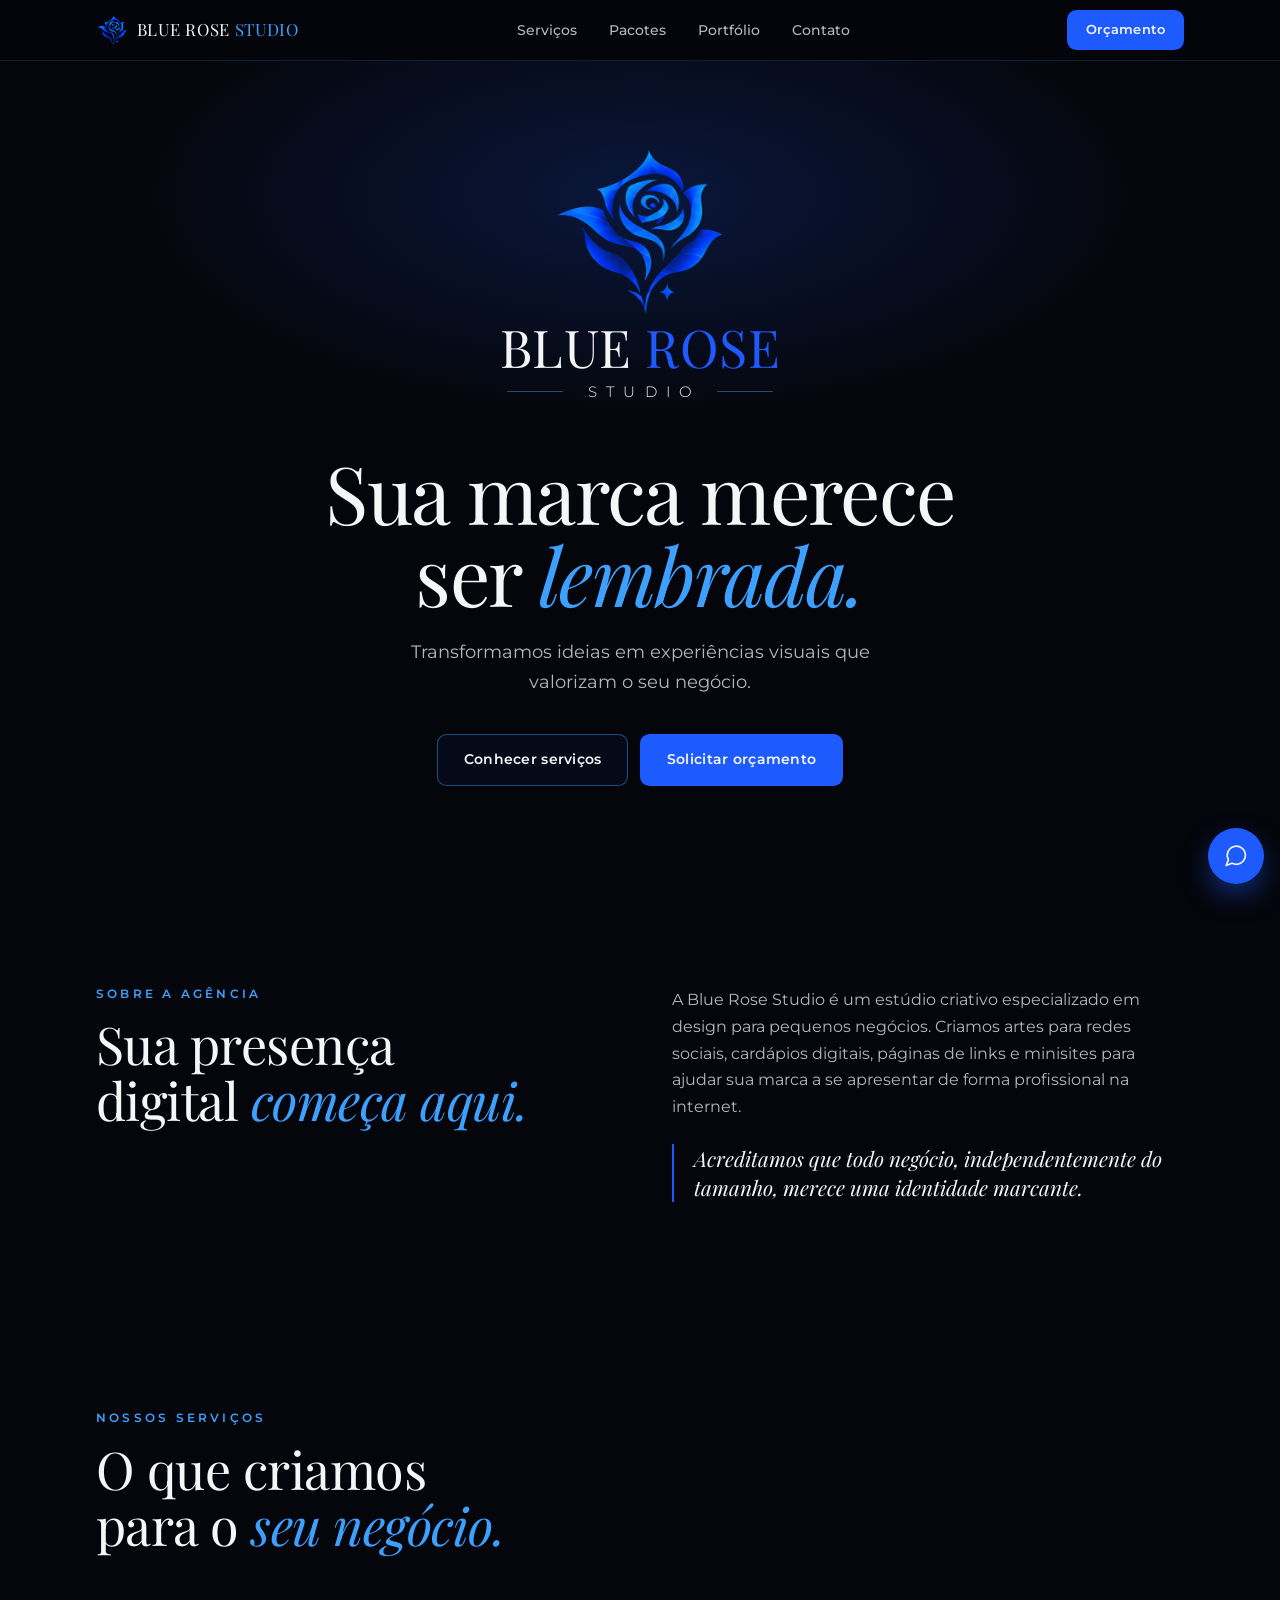
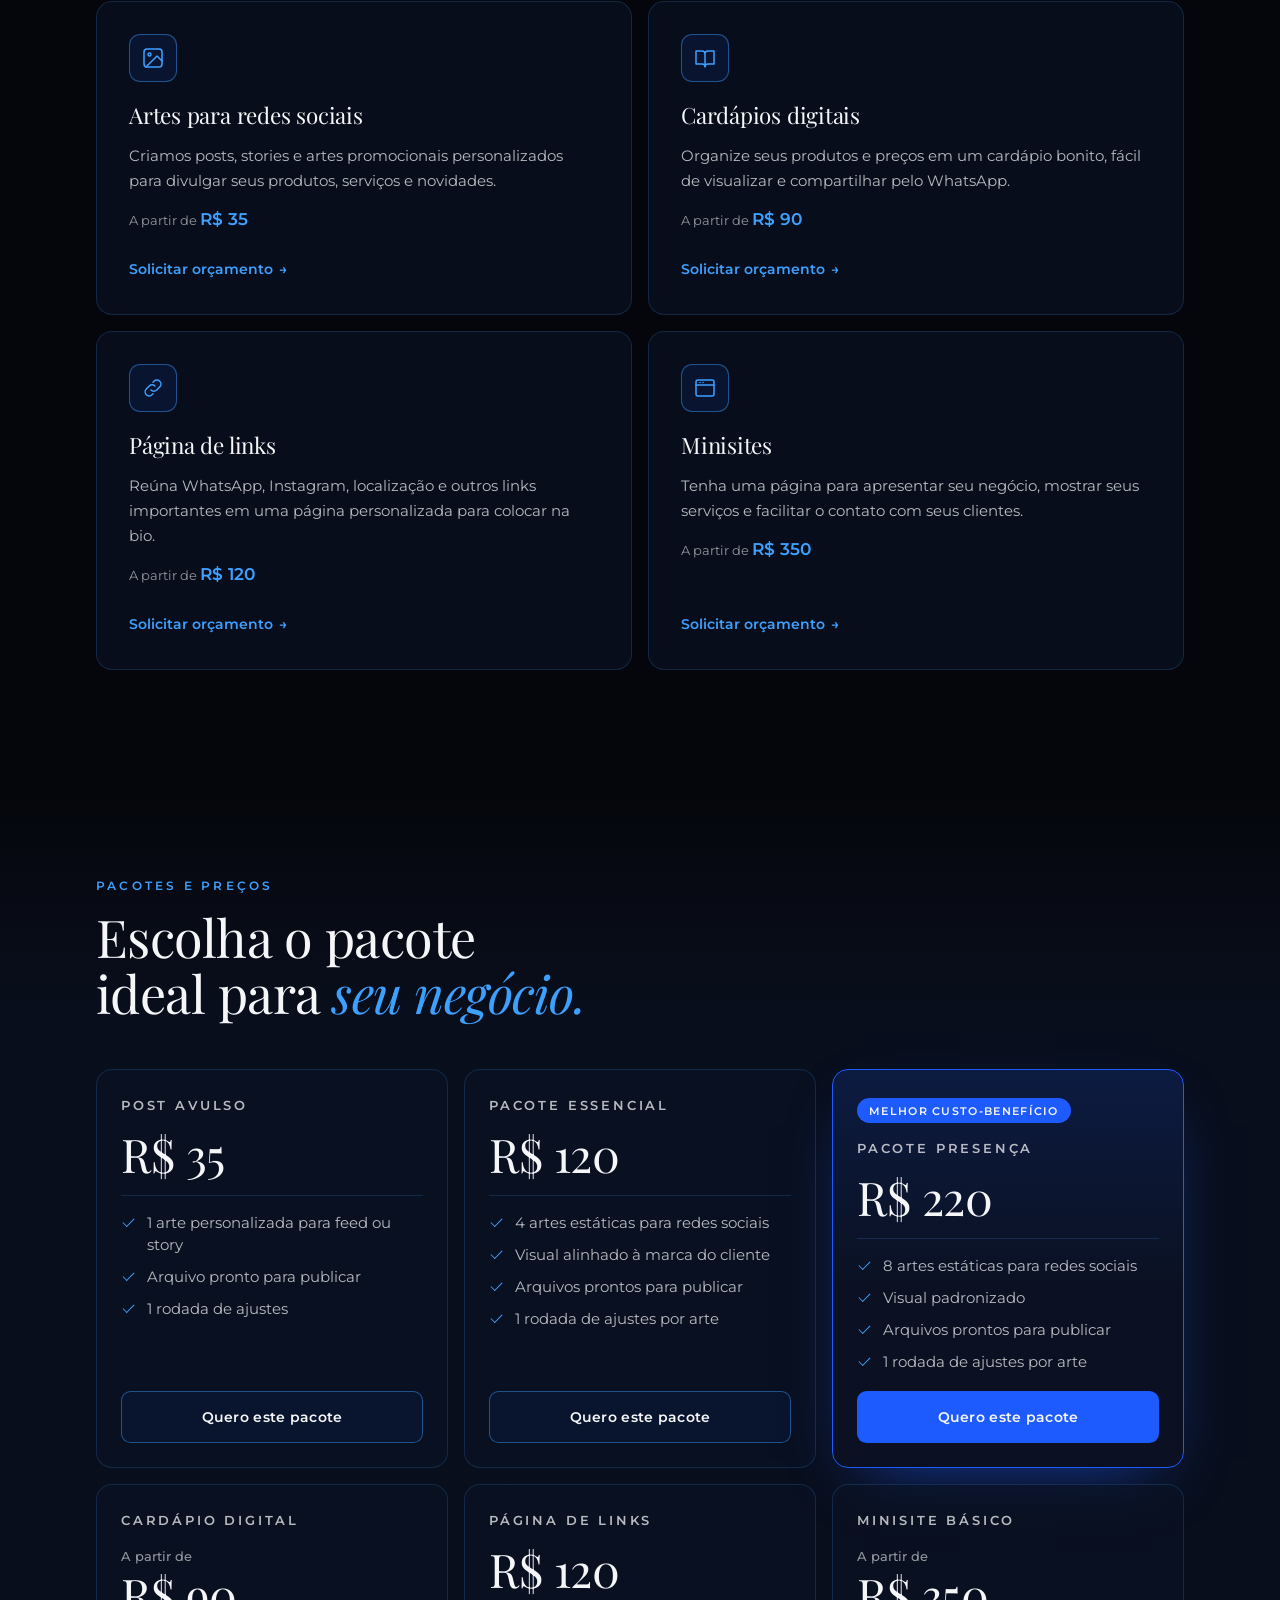
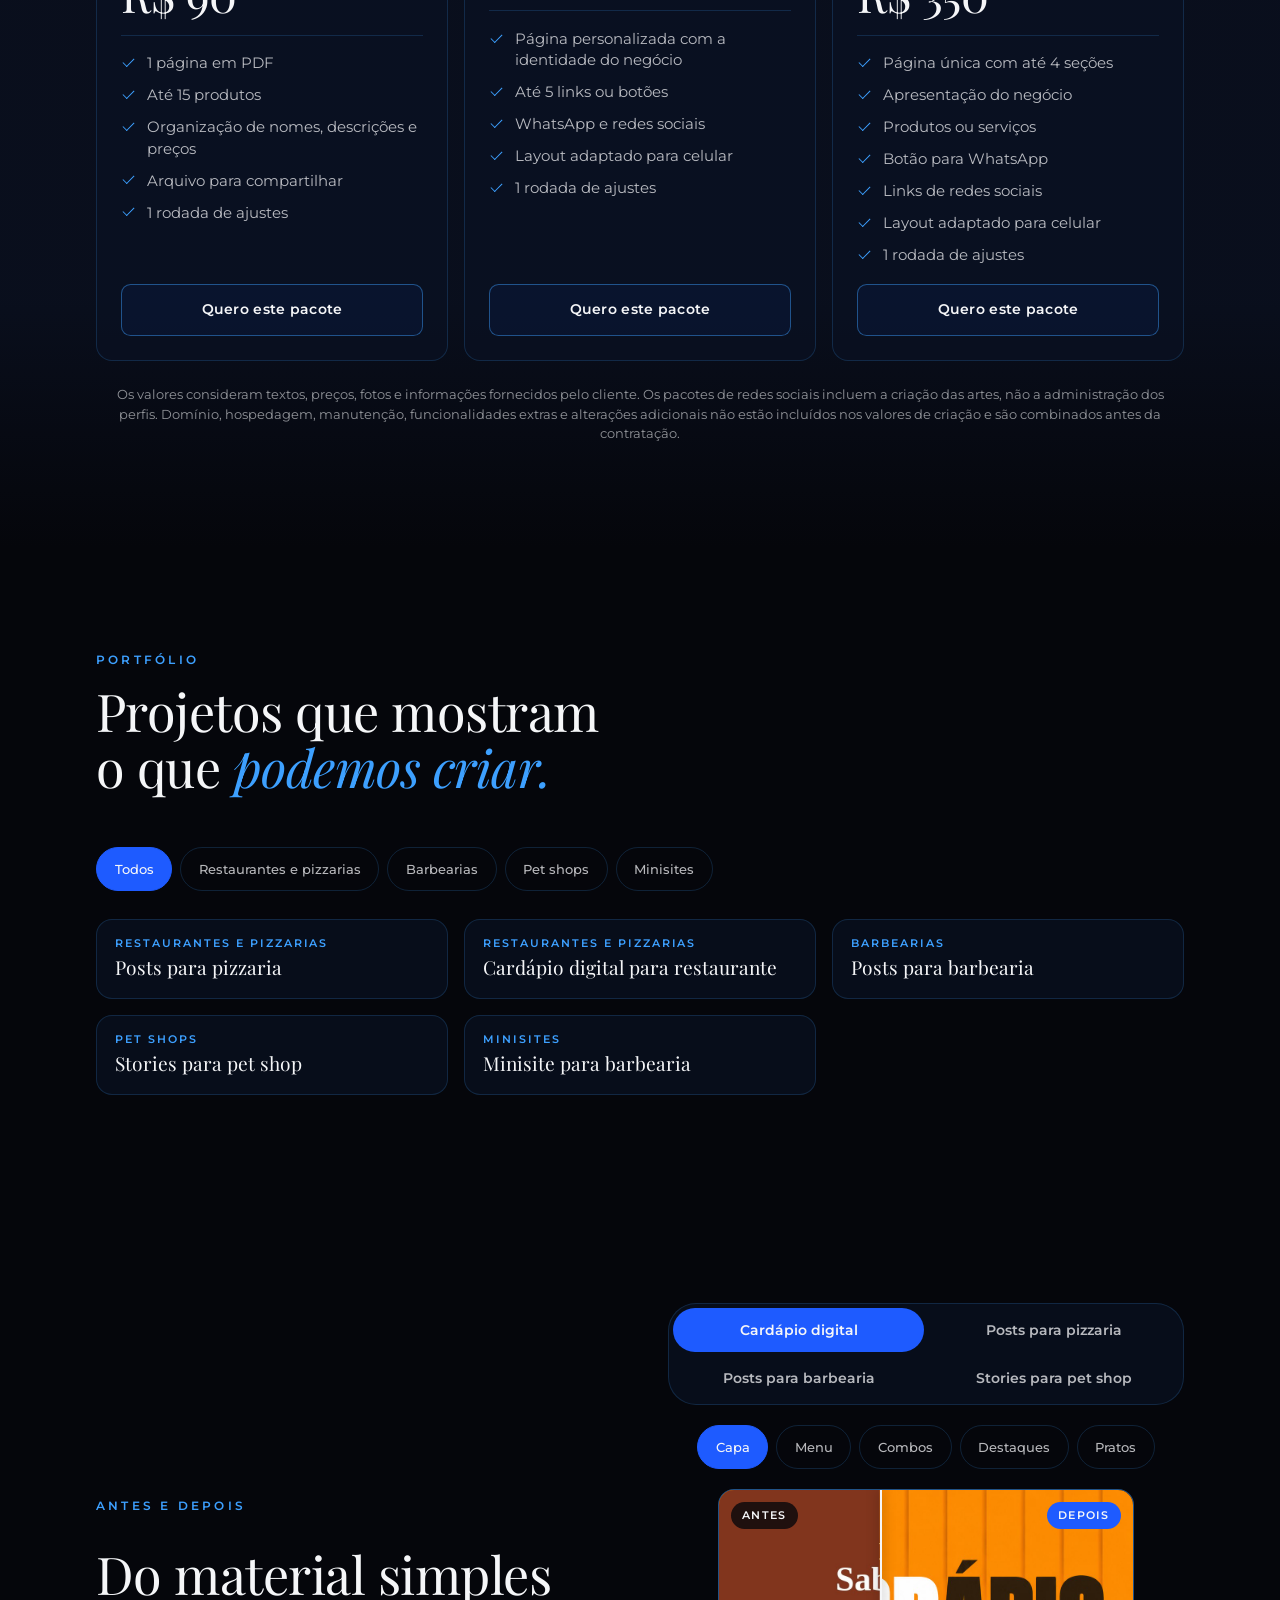
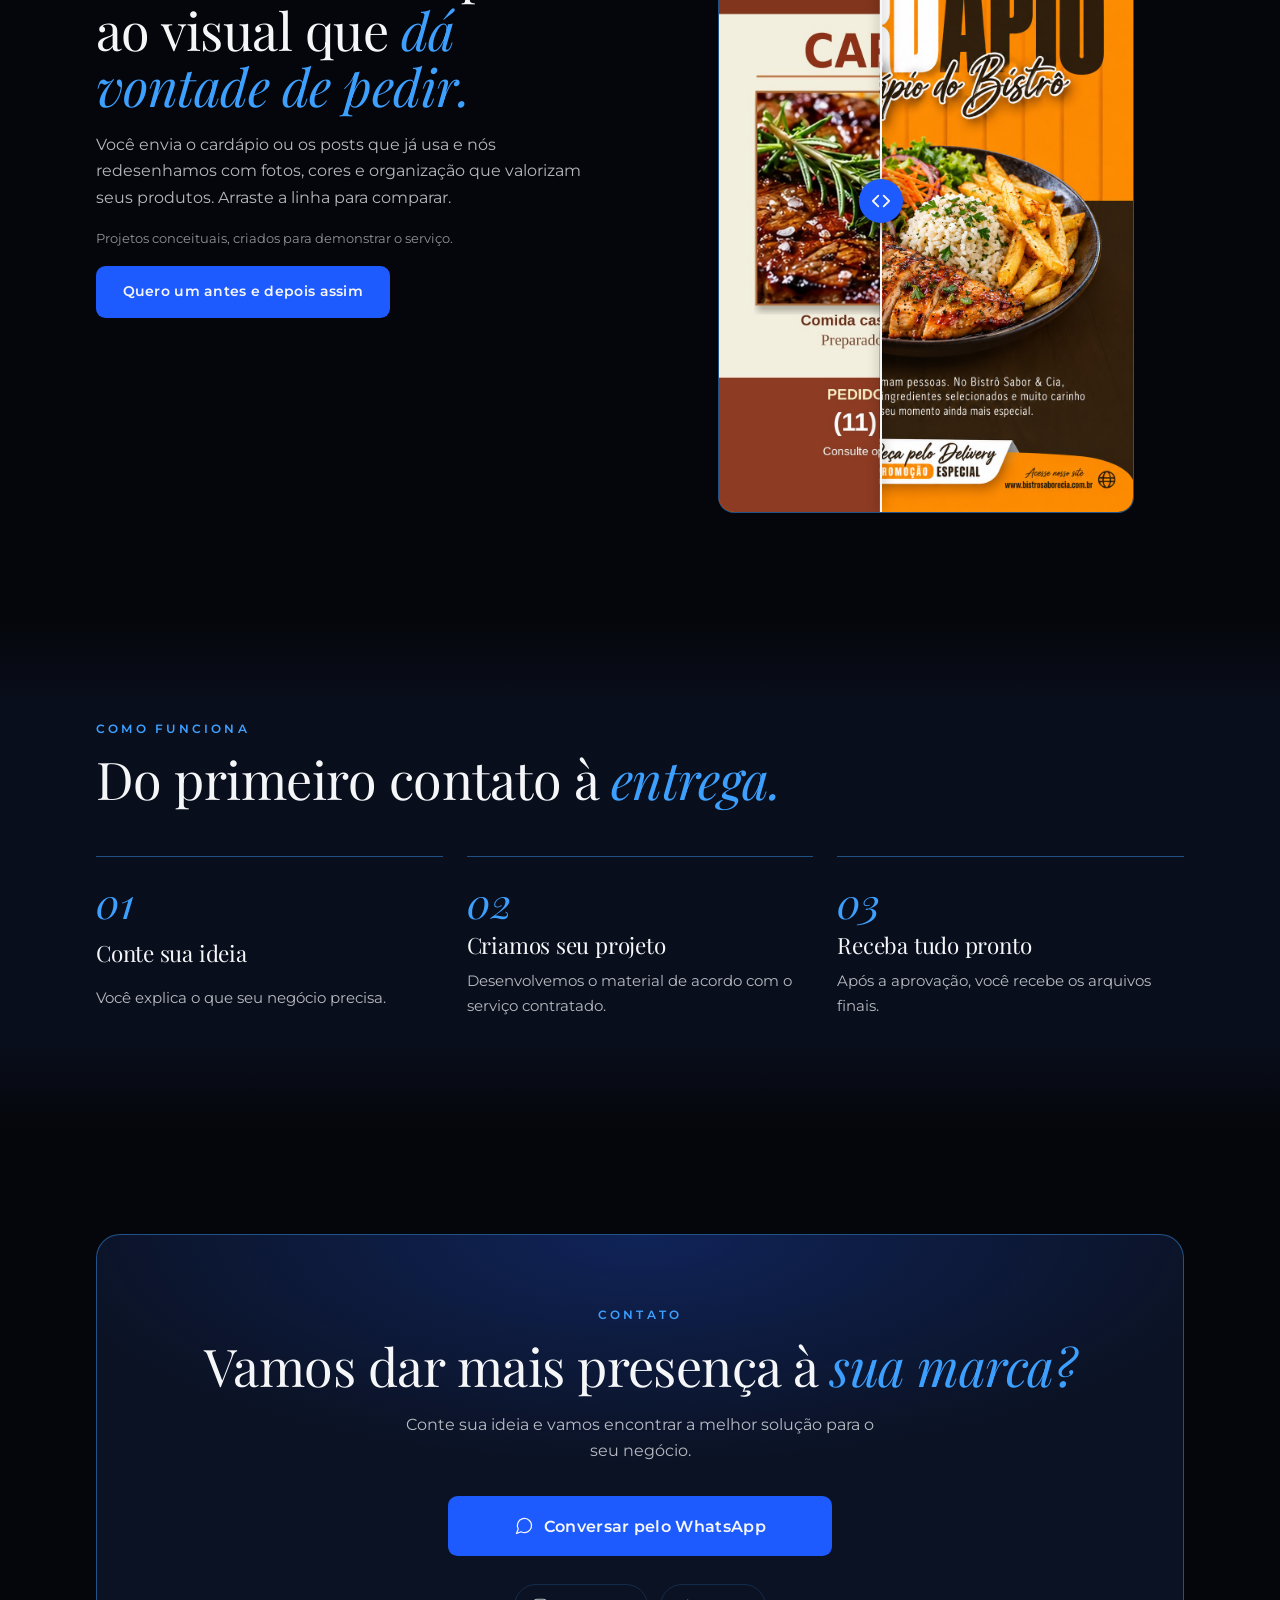
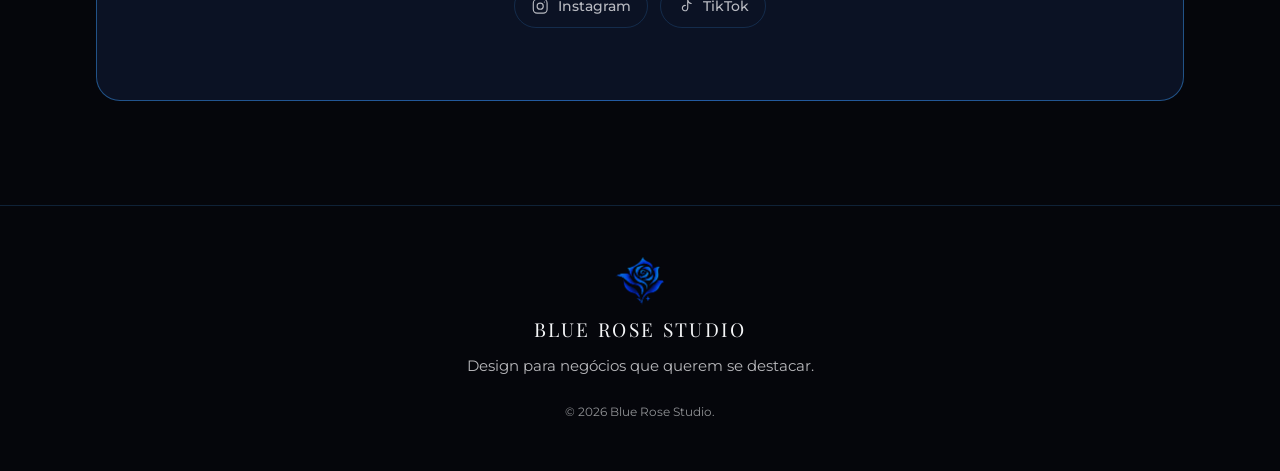
==== index.html @ c31fb8aa "Atualiza o Instagram para blue_rose_studio_ Co-Authored-By: Claude Opus 5.5 <noreply@anthropic.com>" ====
<!DOCTYPE html>
<html lang="pt-BR">
<head>
  <meta charset="UTF-8">
  <meta name="viewport" content="width=device-width, initial-scale=1.0">
  <title>Blue Rose Studio | Design para pequenos negócios</title>
  <meta name="description" content="Blue Rose Studio: estúdio criativo de design para pequenos negócios. Artes para redes sociais, cardápios digitais, páginas de links e minisites para sua marca se apresentar de forma profissional.">
  <meta property="og:title" content="Blue Rose Studio | Design para pequenos negócios">
  <meta property="og:description" content="Sua marca merece ser lembrada. Artes para redes sociais, cardápios digitais, páginas de links e minisites para pequenos negócios.">
  <meta property="og:type" content="website">
  <meta property="og:locale" content="pt_BR">
  <meta name="theme-color" content="#05060B">
  <link rel="icon" type="image/png" href="./assets/images/favicon.png">
  <link rel="preconnect" href="https://fonts.googleapis.com">
  <link rel="preconnect" href="https://fonts.gstatic.com" crossorigin>
  <link href="https://fonts.googleapis.com/css2?family=Montserrat:wght@300;400;500;600&family=Playfair+Display:wght@400;500&display=swap" rel="stylesheet">
  <link rel="stylesheet" href="./assets/css/styles.css?v=19">
  <script>document.documentElement.classList.add('js');</script>
</head>
<body>
  <a class="skip-link" href="#conteudo">Pular para o conteúdo</a>

  <header class="site-header">
    <div class="container site-header-inner">
      <a class="header-brand" href="#topo" aria-label="Blue Rose Studio, voltar ao topo">
        <img src="./assets/images/rose-symbol.png" alt="" width="420" height="420">
        <span>Blue Rose <em>Studio</em></span>
      </a>
      <nav class="header-nav" aria-label="Seções do site">
        <a href="#servicos">Serviços</a>
        <a href="#pacotes">Pacotes</a>
        <a href="#portfolio">Portfólio</a>
        <a href="#contato">Contato</a>
      </nav>
      <a class="btn btn-small btn-primary" href="#contato" data-whatsapp="Olá! Vim pelo site da Blue Rose Studio e gostaria de solicitar um orçamento.">Orçamento</a>
    </div>
  </header>

  <main id="conteudo">
    <!-- ===== CABEÇALHO ===== -->
    <section class="hero" id="topo">
      <div class="container hero-inner">
        <div class="brand-symbol reveal">
          <img src="./assets/images/rose-symbol.png" alt="Rosa azul, símbolo da Blue Rose Studio" width="420" height="420">
        </div>
        <p class="brand-wordmark reveal">
          <span class="brand-name">Blue <em>Rose</em></span>
          <span class="brand-studio">Studio</span>
        </p>
        <h1 class="hero-title reveal">Sua marca merece ser <em>lembrada.</em></h1>
        <p class="hero-text reveal">Transformamos ideias em experiências visuais que valorizam o seu negócio.</p>
        <div class="hero-actions reveal">
          <a class="btn btn-ghost" href="#pacotes">Conhecer serviços</a>
          <a class="btn btn-primary" href="#contato" data-whatsapp="Olá! Vim pelo site da Blue Rose Studio e gostaria de solicitar um orçamento.">Solicitar orçamento</a>
        </div>
      </div>
    </section>

    <!-- ===== SOBRE ===== -->
    <section class="section" id="sobre">
      <div class="container about">
        <div class="reveal">
          <p class="eyebrow">Sobre a agência</p>
          <h2>Sua presença digital <em>começa aqui.</em></h2>
        </div>
        <div class="about-text reveal">
          <p>A Blue Rose Studio é um estúdio criativo especializado em design para pequenos negócios. Criamos artes para redes sociais, cardápios digitais, páginas de links e minisites para ajudar sua marca a se apresentar de forma profissional na internet.</p>
          <p class="about-highlight">Acreditamos que todo negócio, independentemente do tamanho, merece uma identidade marcante.</p>
        </div>
      </div>
    </section>

    <!-- ===== SERVIÇOS ===== -->
    <section class="section" id="servicos">
      <div class="container">
        <div class="section-head reveal">
          <p class="eyebrow">Nossos serviços</p>
          <h2>O que criamos para o <em>seu negócio.</em></h2>
        </div>

        <div class="services-grid">
          <article class="card service-card reveal">
            <span class="icon-box" aria-hidden="true">
              <svg viewBox="0 0 24 24"><rect x="3" y="3" width="18" height="18" rx="3"/><circle cx="8.5" cy="8.5" r="1.5"/><path d="M21 15l-5-5L5 21"/></svg>
            </span>
            <h3>Artes para redes sociais</h3>
            <p>Criamos posts, stories e artes promocionais personalizados para divulgar seus produtos, serviços e novidades.</p>
            <p class="service-price">A partir de <strong>R$ 35</strong></p>
            <a class="text-link" href="#contato" data-whatsapp="Olá! Gostaria de solicitar um orçamento de Artes para redes sociais.">Solicitar orçamento <span aria-hidden="true">→</span></a>
          </article>

          <article class="card service-card reveal">
            <span class="icon-box" aria-hidden="true">
              <svg viewBox="0 0 24 24"><path d="M12 8v13M3 5h6a3 3 0 0 1 3 3 3 3 0 0 1 3-3h6v13h-6a3 3 0 0 0-3 3 3 3 0 0 0-3-3H3z"/></svg>
            </span>
            <h3>Cardápios digitais</h3>
            <p>Organize seus produtos e preços em um cardápio bonito, fácil de visualizar e compartilhar pelo WhatsApp.</p>
            <p class="service-price">A partir de <strong>R$ 90</strong></p>
            <a class="text-link" href="#contato" data-whatsapp="Olá! Gostaria de solicitar um orçamento de Cardápio Digital.">Solicitar orçamento <span aria-hidden="true">→</span></a>
          </article>

          <article class="card service-card reveal">
            <span class="icon-box" aria-hidden="true">
              <svg viewBox="0 0 24 24"><path d="M10 14a4 4 0 0 0 5.7 0l3-3a4 4 0 0 0-5.700-5.700l-1 1M14 10a4 4 0 0 0-5.700 0l-3 3a4 4 0 0 0 5.700 5.700l1-1"/></svg>
            </span>
            <h3>Página de links</h3>
            <p>Reúna WhatsApp, Instagram, localização e outros links importantes em uma página personalizada para colocar na bio.</p>
            <p class="service-price">A partir de <strong>R$ 120</strong></p>
            <a class="text-link" href="#contato" data-whatsapp="Olá! Gostaria de solicitar um orçamento de Página de Links.">Solicitar orçamento <span aria-hidden="true">→</span></a>
          </article>

          <article class="card service-card reveal">
            <span class="icon-box" aria-hidden="true">
              <svg viewBox="0 0 24 24"><rect x="3" y="4" width="18" height="16" rx="2"/><path d="M3 9h18M7 6.5h.01M10 6.5h.01"/></svg>
            </span>
            <h3>Minisites</h3>
            <p>Tenha uma página para apresentar seu negócio, mostrar seus serviços e facilitar o contato com seus clientes.</p>
            <p class="service-price">A partir de <strong>R$ 350</strong></p>
            <a class="text-link" href="#contato" data-whatsapp="Olá! Gostaria de solicitar um orçamento de Minisite.">Solicitar orçamento <span aria-hidden="true">→</span></a>
          </article>
        </div>
      </div>
    </section>

    <!-- ===== PACOTES E PREÇOS =====
         Para alterar um pacote, edite o nome, o preço e a lista do card,
         e também a mensagem em data-whatsapp do botão. -->
    <section class="section section-tinted" id="pacotes">
      <div class="container">
        <div class="section-head reveal">
          <p class="eyebrow">Pacotes e preços</p>
          <h2>Escolha o pacote ideal para <em>seu negócio.</em></h2>
        </div>

        <div class="pricing-grid">
          <article class="card price-card reveal">
            <h3>Post Avulso</h3>
            <p class="price"><span class="price-value">R$ 35</span></p>
            <ul class="check-list">
              <li>1 arte personalizada para feed ou story</li>
              <li>Arquivo pronto para publicar</li>
              <li>1 rodada de ajustes</li>
            </ul>
            <a class="btn btn-ghost" href="#contato" data-whatsapp="Olá! Quero o pacote Post Avulso (R$ 35).">Quero este pacote</a>
          </article>

          <article class="card price-card reveal">
            <h3>Pacote Essencial</h3>
            <p class="price"><span class="price-value">R$ 120</span></p>
            <ul class="check-list">
              <li>4 artes estáticas para redes sociais</li>
              <li>Visual alinhado à marca do cliente</li>
              <li>Arquivos prontos para publicar</li>
              <li>1 rodada de ajustes por arte</li>
            </ul>
            <a class="btn btn-ghost" href="#contato" data-whatsapp="Olá! Quero o Pacote Essencial (R$ 120).">Quero este pacote</a>
          </article>

          <article class="card price-card is-featured reveal">
            <p class="price-flag">Melhor custo-benefício</p>
            <h3>Pacote Presença</h3>
            <p class="price"><span class="price-value">R$ 220</span></p>
            <ul class="check-list">
              <li>8 artes estáticas para redes sociais</li>
              <li>Visual padronizado</li>
              <li>Arquivos prontos para publicar</li>
              <li>1 rodada de ajustes por arte</li>
            </ul>
            <a class="btn btn-primary" href="#contato" data-whatsapp="Olá! Quero o Pacote Presença (R$ 220).">Quero este pacote</a>
          </article>

          <article class="card price-card reveal">
            <h3>Cardápio Digital</h3>
            <p class="price"><span class="price-prefix">A partir de</span><span class="price-value">R$ 90</span></p>
            <ul class="check-list">
              <li>1 página em PDF</li>
              <li>Até 15 produtos</li>
              <li>Organização de nomes, descrições e preços</li>
              <li>Arquivo para compartilhar</li>
              <li>1 rodada de ajustes</li>
            </ul>
            <a class="btn btn-ghost" href="#contato" data-whatsapp="Olá! Quero o Cardápio Digital (a partir de R$ 90).">Quero este pacote</a>
          </article>

          <article class="card price-card reveal">
            <h3>Página de Links</h3>
            <p class="price"><span class="price-value">R$ 120</span></p>
            <ul class="check-list">
              <li>Página personalizada com a identidade do negócio</li>
              <li>Até 5 links ou botões</li>
              <li>WhatsApp e redes sociais</li>
              <li>Layout adaptado para celular</li>
              <li>1 rodada de ajustes</li>
            </ul>
            <a class="btn btn-ghost" href="#contato" data-whatsapp="Olá! Quero a Página de Links (R$ 120).">Quero este pacote</a>
          </article>

          <article class="card price-card reveal">
            <h3>Minisite Básico</h3>
            <p class="price"><span class="price-prefix">A partir de</span><span class="price-value">R$ 350</span></p>
            <ul class="check-list">
              <li>Página única com até 4 seções</li>
              <li>Apresentação do negócio</li>
              <li>Produtos ou serviços</li>
              <li>Botão para WhatsApp</li>
              <li>Links de redes sociais</li>
              <li>Layout adaptado para celular</li>
              <li>1 rodada de ajustes</li>
            </ul>
            <a class="btn btn-ghost" href="#contato" data-whatsapp="Olá! Quero o Minisite Básico (a partir de R$ 350).">Quero este pacote</a>
          </article>
        </div>

        <p class="fine-print reveal">Os valores consideram textos, preços, fotos e informações fornecidos pelo cliente. Os pacotes de redes sociais incluem a criação das artes, não a administração dos perfis. Domínio, hospedagem, manutenção, funcionalidades extras e alterações adicionais não estão incluídos nos valores de criação e são combinados antes da contratação.</p>
      </div>
    </section>

    <!-- ===== PORTFÓLIO =====
         Os projetos ficam na lista PROJETOS, no início de assets/js/script.js.
         Os contatos ficam em assets/js/config.js. -->
    <section class="section" id="portfolio">
      <div class="container">
        <div class="section-head reveal">
          <p class="eyebrow">Portfólio</p>
          <h2>Projetos que mostram o que <em>podemos criar.</em></h2>
        </div>

        <div class="filter-bar reveal" id="portfolio-filtros" role="group" aria-label="Filtrar projetos por categoria"></div>
        <div class="portfolio-grid" id="portfolio-grade" aria-live="polite"></div>
        <noscript><p class="fine-print">Ative o JavaScript do navegador para ver a galeria de projetos.</p></noscript>
      </div>
    </section>

    <!-- ===== ANTES E DEPOIS =====
         As páginas comparadas ficam na lista COMPARACOES, em assets/js/script.js. -->
    <section class="section" id="antes-depois">
      <div class="container compare">
        <div class="compare-text reveal">
          <p class="eyebrow">Antes e depois</p>
          <h2>Do material simples ao visual que <em>dá vontade de pedir.</em></h2>
          <p>Você envia o cardápio ou os posts que já usa e nós redesenhamos com fotos, cores e organização que valorizam seus produtos. Arraste a linha para comparar.</p>
          <p class="fine-print">Projetos conceituais, criados para demonstrar o serviço.</p>
          <a class="btn btn-primary" href="#contato" data-whatsapp="Olá! Vi o antes e depois no site e quero melhorar o visual do meu negócio.">Quero um antes e depois assim</a>
        </div>

        <div class="compare-stage reveal">
          <div class="compare-tabs" id="comparar-grupos" role="group" aria-label="Escolher o trabalho"></div>
          <div class="filter-bar" id="comparar-paginas" role="group" aria-label="Escolher a imagem"></div>
          <div class="compare-frame" id="comparar">
            <img class="compare-after" id="comparar-depois" alt="" loading="lazy" width="1080" height="1440">
            <img class="compare-before" id="comparar-antes" alt="" loading="lazy" width="1080" height="1440">
            <span class="compare-tag compare-tag-before">Antes</span>
            <span class="compare-tag compare-tag-after">Depois</span>
            <span class="compare-handle" aria-hidden="true">
              <svg viewBox="0 0 24 24"><path d="M9 6l-6 6 6 6M15 6l6 6-6 6"/></svg>
            </span>
            <input class="compare-range" id="comparar-controle" type="range" min="0" max="100" value="50" aria-label="Arraste para comparar o antes e o depois">
          </div>
        </div>
      </div>
    </section>

    <!-- ===== COMO FUNCIONA ===== -->
    <section class="section section-tinted" id="como-funciona">
      <div class="container">
        <div class="section-head reveal">
          <p class="eyebrow">Como funciona</p>
          <h2>Do primeiro contato à <em>entrega.</em></h2>
        </div>

        <ol class="steps">
          <li class="step reveal">
            <span class="step-number">01</span>
            <h3>Conte sua ideia</h3>
            <p>Você explica o que seu negócio precisa.</p>
          </li>
          <li class="step reveal">
            <span class="step-number">02</span>
            <h3>Criamos seu projeto</h3>
            <p>Desenvolvemos o material de acordo com o serviço contratado.</p>
          </li>
          <li class="step reveal">
            <span class="step-number">03</span>
            <h3>Receba tudo pronto</h3>
            <p>Após a aprovação, você recebe os arquivos finais.</p>
          </li>
        </ol>
      </div>
    </section>

    <!-- ===== CONTATO ===== -->
    <section class="section" id="contato">
      <div class="container">
        <div class="contact-panel reveal">
          <p class="eyebrow">Contato</p>
          <h2>Vamos dar mais presença à <em>sua marca?</em></h2>
          <p class="contact-text">Conte sua ideia e vamos encontrar a melhor solução para o seu negócio.</p>
          <a class="btn btn-primary btn-large" href="#contato" data-whatsapp="Olá! Vim pelo site da Blue Rose Studio e quero dar mais presença à minha marca.">
            <svg viewBox="0 0 24 24" aria-hidden="true"><path d="M21 11.5a8.5 8.5 0 0 1-12.6 7.4L3 21l2.1-5.4A8.5 8.5 0 1 1 21 11.5z"/></svg>
            Conversar pelo WhatsApp
          </a>

          <ul class="social-list">
            <li>
              <a href="#contato" data-link="instagram">
                <svg viewBox="0 0 24 24" aria-hidden="true"><rect x="3" y="3" width="18" height="18" rx="5"/><circle cx="12" cy="12" r="4"/><path d="M17.5 6.5h.01"/></svg>
                Instagram
              </a>
            </li>
            <li>
              <a href="#contato" data-link="tiktok">
                <svg viewBox="0 0 24 24" aria-hidden="true"><path d="M14 4v10.5a3.5 3.5 0 1 1-3-3.46M14 4c.5 2.5 2 4 4.5 4.5"/></svg>
                TikTok
              </a>
            </li>
            <li>
              <a href="#contato" data-link="email">
                <svg viewBox="0 0 24 24" aria-hidden="true"><rect x="3" y="5" width="18" height="14" rx="2"/><path d="M3 7l9 6 9-6"/></svg>
                E-mail
              </a>
            </li>
          </ul>
        </div>
      </div>
    </section>
  </main>

  <footer class="site-footer">
    <div class="container site-footer-inner">
      <img src="./assets/images/rose-symbol.png" alt="" width="420" height="420" loading="lazy">
      <p class="footer-name">Blue Rose Studio</p>
      <p class="footer-tagline">Design para negócios que querem se destacar.</p>
      <p class="footer-copy">© 2026 Blue Rose Studio.</p>
    </div>
  </footer>

  <a class="whatsapp-fab" href="#contato" data-whatsapp="Olá! Vim pelo site da Blue Rose Studio e gostaria de solicitar um orçamento." aria-label="Conversar pelo WhatsApp">
    <svg viewBox="0 0 24 24" aria-hidden="true"><path d="M21 11.5a8.5 8.5 0 0 1-12.6 7.4L3 21l2.1-5.4A8.5 8.5 0 1 1 21 11.5z"/></svg>
  </a>

  <!-- Janela de detalhes do projeto -->
  <dialog class="project-dialog" id="projeto-dialogo" aria-labelledby="projeto-titulo">
    <button class="dialog-close" type="button" id="projeto-fechar" aria-label="Fechar detalhes do projeto">
      <svg viewBox="0 0 24 24" aria-hidden="true"><path d="M6 6l12 12M18 6L6 18"/></svg>
    </button>
    <div class="dialog-media" id="projeto-midia"></div>
    <div class="dialog-body">
      <p class="eyebrow" id="projeto-categoria"></p>
      <h3 id="projeto-titulo"></h3>
      <p id="projeto-descricao"></p>
      <a class="btn btn-ghost" id="projeto-link" href="#portfolio" hidden>Abrir o site</a>
      <a class="btn btn-primary" id="projeto-cta" href="#contato">Quero um projeto assim</a>
    </div>
  </dialog>

  <script src="./assets/js/config.js?v=19"></script>
  <script src="./assets/js/links.js?v=19"></script>
  <script src="./assets/js/script.js?v=19"></script>
</body>
</html>
---- assets/css/styles.css ----
/* ==========================================================================
   Blue Rose Studio — identidade visual
   ========================================================================== */
:root {
  --brand-black: #05060b;
  --brand-navy: #0b1224;
  --brand-blue: #1e5bff;
  --brand-blue-light: #3da0ff;
  --brand-white: #f5f6f8;

  --text: var(--brand-white);
  --text-soft: rgba(245, 246, 248, 0.74);
  --text-muted: rgba(245, 246, 248, 0.58);
  --line: rgba(61, 160, 255, 0.18);
  --line-strong: rgba(61, 160, 255, 0.45);
  --surface: rgba(11, 18, 36, 0.62);

  --heading-family: "Playfair Display", "Times New Roman", serif;
  --body-family: "Montserrat", "Segoe UI", system-ui, sans-serif;

  --radius-card: 1rem;
  --radius-button: 0.6rem;
  --page-width: 68rem;
  --gutter: 1.25rem;
  --section-space: clamp(4rem, 9vw, 6.5rem);
  --header-height: 3.75rem;
  --ease: cubic-bezier(0.16, 1, 0.3, 1);
}

*,
*::before,
*::after {
  box-sizing: border-box;
}

html {
  scroll-behavior: smooth;
  scroll-padding-top: calc(var(--header-height) + 1rem);
  -webkit-text-size-adjust: 100%;
}

body {
  margin: 0;
  min-height: 100vh;
  color: var(--text);
  background: var(--brand-black);
  font-family: var(--body-family);
  font-size: 1rem;
  line-height: 1.65;
  overflow-x: hidden;
  -webkit-font-smoothing: antialiased;
}

img,
svg {
  display: block;
  max-width: 100%;
}

img {
  height: auto;
}

a {
  color: inherit;
}

h1,
h2,
h3,
p,
ul,
ol {
  margin: 0;
}

ul,
ol {
  padding: 0;
  list-style: none;
}

h1,
h2,
h3 {
  font-family: var(--heading-family);
  font-weight: 400;
  letter-spacing: -0.01em;
  text-wrap: balance;
}

h2 {
  font-size: clamp(2rem, 6.4vw, 3.25rem);
  line-height: 1.08;
}

h3 {
  font-size: 1.4rem;
  line-height: 1.2;
}

h1 em,
h2 em {
  font-style: italic;
  color: var(--brand-blue-light);
}

:focus-visible {
  outline: 2px solid var(--brand-blue-light);
  outline-offset: 3px;
  border-radius: 0.25rem;
}

svg {
  fill: none;
  stroke: currentColor;
  stroke-width: 1.5;
  stroke-linecap: round;
  stroke-linejoin: round;
}

.container {
  width: min(100% - (var(--gutter) * 2), var(--page-width));
  margin-inline: auto;
}

.skip-link {
  position: absolute;
  left: 1rem;
  top: -4rem;
  z-index: 100;
  padding: 0.6rem 1rem;
  background: var(--brand-blue);
  color: var(--brand-white);
  border-radius: var(--radius-button);
  text-decoration: none;
}

.skip-link:focus {
  top: 1rem;
}

/* ----- Elementos comuns ----- */

.eyebrow {
  margin-bottom: 0.9rem;
  color: var(--brand-blue-light);
  font-size: 0.72rem;
  font-weight: 600;
  letter-spacing: 0.28em;
  line-height: 1.4;
  text-transform: uppercase;
}

.section {
  padding-block: var(--section-space);
}

.section-tinted {
  background: linear-gradient(to bottom, transparent, rgba(11, 18, 36, 0.7) 18%, rgba(11, 18, 36, 0.7) 82%, transparent);
}

.section-head {
  max-width: 44rem;
  margin-bottom: clamp(2rem, 5vw, 3rem);
}

.card {
  border: 1px solid var(--line);
  border-radius: var(--radius-card);
  background: var(--surface);
  transition: border-color 0.25s, transform 0.4s var(--ease);
}

.fine-print {
  color: var(--text-muted);
  font-size: 0.82rem;
  line-height: 1.5;
}

/* ----- Botões ----- */

.btn {
  display: inline-flex;
  align-items: center;
  justify-content: center;
  gap: 0.6rem;
  min-height: 3.25rem;
  padding: 0.75rem 1.6rem;
  border: 1px solid transparent;
  border-radius: var(--radius-button);
  font-family: var(--body-family);
  font-size: 0.9rem;
  font-weight: 600;
  letter-spacing: 0.02em;
  line-height: 1.2;
  text-align: center;
  text-decoration: none;
  cursor: pointer;
  transition: background-color 0.25s, border-color 0.25s, box-shadow 0.25s, transform 0.25s var(--ease);
}

.btn svg {
  width: 1.25rem;
  height: 1.25rem;
  flex: none;
}

.btn-primary {
  background: var(--brand-blue);
  color: var(--brand-white);
}

.btn-primary:hover {
  background: #2f69ff;
  box-shadow: 0 0.6rem 1.8rem -0.6rem rgba(30, 91, 255, 0.85);
  transform: translateY(-2px);
}

.btn-ghost {
  border-color: var(--line-strong);
  background: rgba(30, 91, 255, 0.06);
  color: var(--brand-white);
}

.btn-ghost:hover {
  border-color: var(--brand-blue-light);
  background: rgba(30, 91, 255, 0.16);
  transform: translateY(-2px);
}

.btn-small {
  min-height: 2.5rem;
  padding: 0.5rem 1.1rem;
  font-size: 0.8rem;
}

.btn-large {
  min-height: 3.75rem;
  width: 100%;
  font-size: 1rem;
}

.text-link {
  display: inline-flex;
  align-items: center;
  gap: 0.4rem;
  min-height: 2.75rem;
  color: var(--brand-blue-light);
  font-size: 0.88rem;
  font-weight: 600;
  text-decoration: none;
}

.text-link span {
  transition: transform 0.25s var(--ease);
}

.text-link:hover span {
  transform: translateX(4px);
}

/* ----- Barra do topo ----- */

.site-header {
  position: sticky;
  top: 0;
  z-index: 20;
  border-bottom: 1px solid var(--line);
  background: rgba(5, 6, 11, 0.82);
  backdrop-filter: blur(14px);
  -webkit-backdrop-filter: blur(14px);
}

.site-header-inner {
  display: flex;
  align-items: center;
  justify-content: space-between;
  gap: 1rem;
  height: var(--header-height);
}

.header-brand {
  display: inline-flex;
  align-items: center;
  gap: 0.55rem;
  font-family: var(--heading-family);
  font-size: 1.05rem;
  letter-spacing: 0.04em;
  text-decoration: none;
  text-transform: uppercase;
  white-space: nowrap;
}

.header-brand img {
  width: 2rem;
  height: 2rem;
}

.header-brand em {
  font-style: normal;
  color: var(--brand-blue-light);
}

.header-nav {
  display: none;
  gap: 2rem;
}

.header-nav a {
  color: var(--text-soft);
  font-size: 0.85rem;
  font-weight: 500;
  text-decoration: none;
  transition: color 0.2s;
}

.header-nav a:hover {
  color: var(--brand-white);
}

/* ----- Cabeçalho (hero) ----- */

.hero {
  position: relative;
  padding-block: clamp(2.5rem, 8vw, 5rem) clamp(3.5rem, 9vw, 6rem);
  text-align: center;
}

.hero::before {
  content: "";
  position: absolute;
  inset: 0 0 auto;
  height: 38rem;
  background: radial-gradient(ellipse 60% 55% at 50% 22%, rgba(30, 91, 255, 0.2), transparent 70%);
  pointer-events: none;
  z-index: -1;
}

.hero-inner {
  display: flex;
  flex-direction: column;
  align-items: center;
}

.brand-symbol {
  width: clamp(7.5rem, 30vw, 11rem);
}

.brand-wordmark {
  display: flex;
  flex-direction: column;
  align-items: center;
  gap: 0.7rem;
  margin-top: 0.25rem;
}

.brand-name {
  font-family: var(--heading-family);
  font-size: clamp(2rem, 9vw, 3.25rem);
  line-height: 1;
  letter-spacing: 0.01em;
  text-transform: uppercase;
}

.brand-name em {
  font-style: normal;
  color: var(--brand-blue);
}

.brand-studio {
  display: flex;
  align-items: center;
  gap: 1rem;
  font-size: clamp(0.72rem, 2.6vw, 0.95rem);
  font-weight: 300;
  letter-spacing: 0.6em;
  line-height: 1;
  text-indent: 0.6em;
  text-transform: uppercase;
}

.brand-studio::before,
.brand-studio::after {
  content: "";
  width: clamp(2rem, 8vw, 3.5rem);
  height: 1px;
  background: var(--line-strong);
}

.hero-title {
  max-width: 14ch;
  margin-top: clamp(2.25rem, 6vw, 3.25rem);
  font-size: clamp(2.6rem, 11vw, 5rem);
  line-height: 1.02;
  letter-spacing: -0.02em;
}

.hero-text {
  max-width: 32rem;
  margin-top: 1.4rem;
  color: var(--text-soft);
  font-size: clamp(1rem, 2.6vw, 1.15rem);
}

.hero-actions {
  display: flex;
  flex-direction: column;
  gap: 0.75rem;
  width: 100%;
  max-width: 22rem;
  margin-top: 2.25rem;
}

/* ----- Sobre ----- */

.about {
  display: grid;
  gap: 1.75rem;
}

.about-text {
  display: grid;
  gap: 1.5rem;
  color: var(--text-soft);
  font-size: 1.02rem;
}

.about-highlight {
  padding-left: 1.25rem;
  border-left: 2px solid var(--brand-blue);
  color: var(--brand-white);
  font-family: var(--heading-family);
  font-size: 1.3rem;
  font-style: italic;
  line-height: 1.4;
}

/* ----- Serviços ----- */

.services-grid {
  display: grid;
  gap: 1rem;
}

.service-card {
  display: flex;
  flex-direction: column;
  align-items: flex-start;
  gap: 0.85rem;
  padding: 1.6rem 1.5rem 1.1rem;
}

.service-card:hover {
  border-color: var(--line-strong);
  transform: translateY(-3px);
}

.service-card p {
  color: var(--text-soft);
  font-size: 0.95rem;
}

.service-card .service-price {
  color: var(--text-muted);
  font-size: 0.82rem;
}

.service-card .service-price strong {
  color: var(--brand-blue-light);
  font-size: 1.05rem;
  font-weight: 600;
}

.service-card .text-link {
  margin-top: auto;
}

.icon-box {
  display: grid;
  place-items: center;
  width: 3rem;
  height: 3rem;
  margin-bottom: 0.4rem;
  border: 1px solid var(--line-strong);
  border-radius: 0.7rem;
  background: rgba(30, 91, 255, 0.1);
  color: var(--brand-blue-light);
}

.icon-box svg {
  width: 1.5rem;
  height: 1.5rem;
}

/* ----- Pacotes e preços ----- */

.pricing-grid {
  display: grid;
  gap: 1rem;
  align-items: stretch;
}

.price-card {
  display: flex;
  flex-direction: column;
  gap: 1.1rem;
  padding: 1.75rem 1.5rem 1.5rem;
  position: relative;
}

.price-card:hover {
  border-color: var(--line-strong);
}

.price-card h3 {
  font-family: var(--body-family);
  font-size: 0.8rem;
  font-weight: 600;
  letter-spacing: 0.22em;
  text-transform: uppercase;
  color: var(--text-soft);
}

.price {
  display: flex;
  flex-direction: column;
  gap: 0.2rem;
  padding-bottom: 1.1rem;
  border-bottom: 1px solid var(--line);
}

.price-prefix {
  color: var(--text-muted);
  font-size: 0.8rem;
  font-weight: 500;
}

.price-value {
  font-family: var(--heading-family);
  font-size: 2.9rem;
  line-height: 1;
  letter-spacing: -0.01em;
}

.price-value-text {
  font-size: 2rem;
  line-height: 1.2;
}

.check-list {
  display: grid;
  gap: 0.65rem;
  font-size: 0.93rem;
  color: var(--text-soft);
}

.check-list li {
  position: relative;
  padding-left: 1.6rem;
  line-height: 1.45;
}

.check-list li::before {
  content: "";
  position: absolute;
  left: 0.15rem;
  top: 0.32em;
  width: 0.7rem;
  height: 0.38rem;
  border-left: 1.5px solid var(--brand-blue-light);
  border-bottom: 1.5px solid var(--brand-blue-light);
  transform: rotate(-45deg);
}

.price-note {
  color: var(--text-muted);
  font-size: 0.78rem;
  line-height: 1.5;
}

.price-card .btn {
  width: 100%;
  margin-top: auto;
}

.price-card.is-featured {
  border: 1.5px solid var(--brand-blue);
  background: linear-gradient(to bottom, rgba(30, 91, 255, 0.16), rgba(11, 18, 36, 0.7) 55%);
  box-shadow: 0 1.5rem 4rem -2rem rgba(30, 91, 255, 0.7);
}

.price-flag {
  align-self: flex-start;
  padding: 0.35rem 0.75rem;
  border-radius: 2rem;
  background: var(--brand-blue);
  color: var(--brand-white);
  font-size: 0.68rem;
  font-weight: 600;
  letter-spacing: 0.12em;
  line-height: 1.3;
  text-transform: uppercase;
}

.pricing-grid + .fine-print {
  margin-top: 1.5rem;
  text-align: center;
}

/* ----- Portfólio ----- */

.filter-bar {
  display: flex;
  gap: 0.5rem;
  margin: 0 calc(var(--gutter) * -1) 1.5rem;
  padding: 0.25rem var(--gutter);
  overflow-x: auto;
  scrollbar-width: none;
}

.filter-bar::-webkit-scrollbar {
  display: none;
}

.filter-chip {
  flex: none;
  min-height: 2.75rem;
  padding: 0.5rem 1.1rem;
  border: 1px solid var(--line);
  border-radius: 2rem;
  background: transparent;
  color: var(--text-soft);
  font-family: var(--body-family);
  font-size: 0.82rem;
  font-weight: 500;
  cursor: pointer;
  transition: background-color 0.2s, border-color 0.2s, color 0.2s;
}

.filter-chip:hover {
  border-color: var(--line-strong);
  color: var(--brand-white);
}

.filter-chip[aria-pressed="true"] {
  border-color: var(--brand-blue);
  background: var(--brand-blue);
  color: var(--brand-white);
}

.portfolio-grid {
  display: grid;
  gap: 1rem;
}

.project-card {
  display: flex;
  flex-direction: column;
  padding: 0;
  border: 1px solid var(--line);
  border-radius: var(--radius-card);
  background: var(--surface);
  color: inherit;
  font-family: inherit;
  text-align: left;
  overflow: hidden;
  cursor: pointer;
  transition: border-color 0.25s, transform 0.4s var(--ease);
}

.project-card:hover {
  border-color: var(--line-strong);
  transform: translateY(-3px);
}

.project-thumb {
  display: block;
  position: relative;
  aspect-ratio: 1;
  overflow: hidden;
}

/* Imagens em pé: a capa mostra o topo da página, onde fica o título */
.project-thumb.is-portrait img {
  object-position: top;
}

/* Capa que alterna entre as imagens do projeto */
.project-thumb.is-carousel img {
  position: absolute;
  inset: 0;
  opacity: 0;
  transform: scale(1.06);
  transition: opacity 0.6s var(--ease), transform 2.2s linear;
}

.project-thumb.is-carousel img.is-active {
  opacity: 1;
  transform: scale(1);
}

.project-thumb img,
.dialog-media img {
  width: 100%;
  height: 100%;
  object-fit: cover;
}

.placeholder {
  display: grid;
  place-items: end start;
  width: 100%;
  height: 100%;
  min-height: 12rem;
  padding: 1rem;
  background:
    url("../images/rose-symbol.png") center / 42% no-repeat,
    linear-gradient(140deg, #0b1224, #05060b 70%);
  background-blend-mode: luminosity, normal;
}

.project-thumb .placeholder {
  opacity: 0.9;
}

.placeholder-label {
  color: var(--text-muted);
  font-size: 0.68rem;
  font-weight: 600;
  letter-spacing: 0.2em;
  text-transform: uppercase;
}

.project-thumb .placeholder-label {
  display: none;
}

.project-badge {
  position: absolute;
  bottom: 0.75rem;
  left: 0.75rem;
  z-index: 1;
  padding: 0.3rem 0.65rem;
  border: 1px solid var(--line-strong);
  border-radius: 2rem;
  background: rgba(5, 6, 11, 0.78);
  color: var(--brand-white);
  font-size: 0.66rem;
  font-weight: 600;
  letter-spacing: 0.1em;
  text-transform: uppercase;
}

/* Aviso de que o card abre a galeria completa */
.project-more {
  display: inline-flex;
  align-items: center;
  gap: 0.35rem;
  position: absolute;
  top: 0.75rem;
  right: 0.75rem;
  z-index: 1;
  padding: 0.35rem 0.7rem;
  border-radius: 2rem;
  background: var(--brand-blue);
  color: var(--brand-white);
  font-size: 0.7rem;
  font-weight: 600;
  letter-spacing: 0.04em;
  box-shadow: 0 0 0 0 rgba(30, 91, 255, 0.55);
  animation: aviso-pulso 2.2s ease-out infinite;
}

.project-more span {
  transition: transform 0.25s var(--ease);
}

.project-card:hover .project-more span {
  transform: translateX(3px);
}

@keyframes aviso-pulso {
  70%,
  100% {
    box-shadow: 0 0 0 0.6rem rgba(30, 91, 255, 0);
  }
}

.project-info {
  display: grid;
  gap: 0.3rem;
  padding: 1rem 1.15rem 1.2rem;
}

.project-category {
  color: var(--brand-blue-light);
  font-size: 0.68rem;
  font-weight: 600;
  letter-spacing: 0.18em;
  text-transform: uppercase;
}

.project-title {
  font-family: var(--heading-family);
  font-size: 1.2rem;
  line-height: 1.25;
}

/* ----- Antes e depois ----- */

.compare {
  display: grid;
  gap: 2rem;
}

/* Sem isto, a fileira de botões alarga a coluna e a página passa da tela no celular */
.compare > * {
  min-width: 0;
}

.compare-text {
  display: grid;
  gap: 1.1rem;
  justify-items: start;
}

.compare-text p:not(.eyebrow):not(.fine-print) {
  color: var(--text-soft);
}

.compare-stage .filter-bar {
  margin-bottom: 1rem;
}

/* Abas que escolhem o trabalho comparado */
.compare-tabs {
  display: flex;
  flex-wrap: wrap;
  justify-content: center;
  gap: 0.25rem;
  margin-bottom: 1rem;
  padding: 0.25rem;
  border: 1px solid var(--line);
  border-radius: 1.75rem;
  background: var(--surface);
}

/* Duas abas por linha, para os nomes caberem no celular */
.compare-tab {
  flex: 1 1 calc(50% - 0.25rem);
  min-height: 2.75rem;
  padding: 0.5rem 0.75rem;
  border: 0;
  border-radius: 2rem;
  background: none;
  color: var(--text-soft);
  font-family: inherit;
  font-size: 0.85rem;
  font-weight: 600;
  cursor: pointer;
  transition: background-color 0.25s, color 0.25s;
}

.compare-tab:hover {
  color: var(--brand-white);
}

.compare-tab[aria-pressed="true"] {
  background: var(--brand-blue);
  color: var(--brand-white);
}

.compare-frame {
  --pos: 50%;
  position: relative;
  width: min(100%, 26rem);
  margin-inline: auto;
  aspect-ratio: var(--formato, 3 / 4);
  border: 1px solid var(--line-strong);
  border-radius: var(--radius-card);
  background: var(--brand-navy);
  overflow: hidden;
  user-select: none;
}

.compare-frame img {
  position: absolute;
  inset: 0;
  width: 100%;
  height: 100%;
  object-fit: cover;
}

/* O "antes" fica por cima e é cortado na posição da linha */
.compare-before {
  object-position: top;
  clip-path: inset(0 calc(100% - var(--pos)) 0 0);
}

.compare-tag {
  position: absolute;
  top: 0.75rem;
  padding: 0.3rem 0.7rem;
  border-radius: 2rem;
  background: rgba(5, 6, 11, 0.78);
  color: var(--brand-white);
  font-size: 0.68rem;
  font-weight: 600;
  letter-spacing: 0.12em;
  text-transform: uppercase;
  pointer-events: none;
}

.compare-tag-before {
  left: 0.75rem;
}

.compare-tag-after {
  right: 0.75rem;
  background: var(--brand-blue);
}

.compare-handle {
  position: absolute;
  top: 0;
  bottom: 0;
  left: var(--pos);
  width: 2px;
  background: var(--brand-white);
  box-shadow: 0 0 0.75rem rgba(5, 6, 11, 0.6);
  pointer-events: none;
}

.compare-handle svg {
  position: absolute;
  top: 50%;
  left: 50%;
  transform: translate(-50%, -50%);
  box-sizing: border-box;
  width: 2.75rem;
  max-width: none;
  height: 2.75rem;
  padding: 0.7rem;
  border-radius: 50%;
  background: var(--brand-blue);
  fill: none;
  stroke: var(--brand-white);
  stroke-width: 2;
  stroke-linecap: round;
  stroke-linejoin: round;
  box-shadow: 0 0.25rem 1rem rgba(5, 6, 11, 0.55);
}

/* Controle invisível por cima de tudo: é ele que recebe o arrastar e o teclado */
.compare-range {
  position: absolute;
  inset: 0;
  width: 100%;
  height: 100%;
  margin: 0;
  opacity: 0;
  cursor: ew-resize;
  touch-action: pan-y;
}

.compare-frame:has(.compare-range:focus-visible) {
  outline: 2px solid var(--brand-blue-light);
  outline-offset: 3px;
}

/* ----- Janela do projeto ----- */

.project-dialog {
  width: min(100% - 2rem, 44rem);
  max-height: calc(100dvh - 2rem);
  padding: 0;
  border: 1px solid var(--line-strong);
  border-radius: var(--radius-card);
  background: var(--brand-navy);
  color: var(--text);
  overflow-y: auto;
}

.project-dialog::backdrop {
  background: rgba(5, 6, 11, 0.82);
  backdrop-filter: blur(6px);
}

.dialog-media {
  display: grid;
  gap: 2px;
}

.dialog-media.is-gallery {
  grid-template-columns: repeat(3, 1fr);
}

.dialog-media.is-gallery a {
  display: block;
  aspect-ratio: var(--formato, 1);
  overflow: hidden;
  animation: galeria-entrada 0.55s var(--ease) both;
  animation-delay: calc(var(--ordem, 0) * 80ms);
}

.dialog-media.is-gallery img {
  transition: transform 0.5s var(--ease);
}

.dialog-media.is-gallery a:hover img {
  transform: scale(1.07);
}

@keyframes galeria-entrada {
  from {
    opacity: 0;
    transform: translateY(18px) scale(0.92);
  }
}

.dialog-media .placeholder {
  min-height: 15rem;
}

.dialog-body {
  display: grid;
  gap: 0.85rem;
  padding: 1.5rem;
}

.dialog-body .eyebrow {
  margin: 0;
}

.dialog-body p:not(.eyebrow) {
  color: var(--text-soft);
}

.dialog-body .btn {
  margin-top: 0.5rem;
}

.dialog-body .btn + .btn {
  margin-top: 0;
}

.dialog-body .btn[hidden] {
  display: none;
}

.dialog-close {
  position: sticky;
  top: 0.75rem;
  float: right;
  z-index: 2;
  display: grid;
  place-items: center;
  width: 2.75rem;
  height: 2.75rem;
  margin: 0.75rem 0.75rem -3.5rem 0;
  border: 1px solid var(--line-strong);
  border-radius: 50%;
  background: rgba(5, 6, 11, 0.85);
  color: var(--brand-white);
  cursor: pointer;
}

.dialog-close svg {
  width: 1.1rem;
  height: 1.1rem;
}

/* ----- Como funciona ----- */

.steps {
  display: grid;
  gap: 1rem;
}

.step {
  display: grid;
  gap: 0.6rem;
  padding: 1.5rem 0 0.5rem;
  border-top: 1px solid var(--line-strong);
}

.step-number {
  color: var(--brand-blue-light);
  font-family: var(--heading-family);
  font-size: 2.6rem;
  font-style: italic;
  line-height: 1;
}

.step p {
  color: var(--text-soft);
  font-size: 0.95rem;
}

/* ----- Contato ----- */

.contact-panel {
  display: flex;
  flex-direction: column;
  align-items: center;
  padding: clamp(2.25rem, 7vw, 4.5rem) clamp(1.25rem, 5vw, 4rem);
  border: 1px solid var(--line-strong);
  border-radius: calc(var(--radius-card) * 1.5);
  background:
    radial-gradient(ellipse 80% 70% at 50% 0%, rgba(30, 91, 255, 0.24), transparent 70%),
    var(--brand-navy);
  text-align: center;
}

.contact-text {
  max-width: 30rem;
  margin: 1.1rem 0 2rem;
  color: var(--text-soft);
}

.contact-panel .btn-large {
  max-width: 24rem;
}

.social-list {
  display: flex;
  flex-wrap: wrap;
  justify-content: center;
  gap: 0.5rem 0.75rem;
  margin-top: 1.75rem;
}

.social-list a {
  display: inline-flex;
  align-items: center;
  gap: 0.5rem;
  min-height: 2.75rem;
  padding: 0.5rem 1rem;
  border: 1px solid var(--line);
  border-radius: 2rem;
  color: var(--text-soft);
  font-size: 0.85rem;
  font-weight: 500;
  text-decoration: none;
  transition: border-color 0.2s, color 0.2s;
}

.social-list a:hover {
  border-color: var(--brand-blue-light);
  color: var(--brand-white);
}

.social-list svg {
  width: 1.15rem;
  height: 1.15rem;
}

/* ----- Rodapé ----- */

.site-footer {
  padding-block: 3rem 6rem;
  border-top: 1px solid var(--line);
  text-align: center;
}

.site-footer-inner {
  display: flex;
  flex-direction: column;
  align-items: center;
  gap: 0.5rem;
}

.site-footer img {
  width: 3.25rem;
  height: 3.25rem;
  opacity: 0.85;
}

.footer-name {
  font-family: var(--heading-family);
  font-size: 1.2rem;
  letter-spacing: 0.12em;
  text-transform: uppercase;
}

.footer-tagline {
  color: var(--text-soft);
  font-size: 0.92rem;
}

.footer-copy {
  margin-top: 1rem;
  color: var(--text-muted);
  font-size: 0.78rem;
}

/* ----- Botão flutuante do WhatsApp ----- */

.whatsapp-fab {
  position: fixed;
  right: 1rem;
  bottom: 1rem;
  z-index: 15;
  display: grid;
  place-items: center;
  width: 3.5rem;
  height: 3.5rem;
  border-radius: 50%;
  background: var(--brand-blue);
  color: var(--brand-white);
  box-shadow: 0 0.75rem 2rem -0.5rem rgba(30, 91, 255, 0.8);
  transition: transform 0.25s var(--ease), background-color 0.25s;
}

.whatsapp-fab:hover {
  background: #2f69ff;
  transform: translateY(-3px);
}

.whatsapp-fab svg {
  width: 1.6rem;
  height: 1.6rem;
}

/* ----- Animações de entrada ----- */

.js .reveal {
  opacity: 0;
  transform: translateY(1.25rem);
  transition: opacity 0.8s var(--ease), transform 0.8s var(--ease);
}

.js .reveal.is-visible {
  opacity: 1;
  transform: none;
}

/* ==========================================================================
   Telas maiores
   ========================================================================== */

@media (min-width: 600px) {
  :root {
    --gutter: 2rem;
  }

  .hero-actions {
    flex-direction: row;
    justify-content: center;
    max-width: none;
  }

  .services-grid,
  .pricing-grid,
  .portfolio-grid {
    grid-template-columns: repeat(2, minmax(0, 1fr));
  }

  .steps {
    grid-template-columns: repeat(3, minmax(0, 1fr));
    gap: 1.5rem;
  }

  .filter-bar {
    flex-wrap: wrap;
    margin-inline: 0;
    padding-inline: 0;
    overflow: visible;
  }

  .dialog-body {
    padding: 2rem;
  }
}

@media (min-width: 900px) {
  .header-nav {
    display: flex;
  }

  .compare {
    grid-template-columns: 1fr 1fr;
    align-items: center;
    gap: 3.5rem;
  }

  .compare-stage .filter-bar {
    flex-wrap: wrap;
    justify-content: center;
    margin-inline: 0;
    padding-inline: 0;
  }

  .about {
    grid-template-columns: 1fr 1fr;
    gap: 4rem;
    align-items: start;
  }

  .pricing-grid,
  .portfolio-grid {
    grid-template-columns: repeat(3, minmax(0, 1fr));
  }

  .service-card {
    padding: 2rem 2rem 1.4rem;
  }

  .site-footer {
    padding-bottom: 3rem;
  }
}

@media (prefers-reduced-motion: reduce) {
  html {
    scroll-behavior: auto;
  }

  *,
  *::before,
  *::after {
    transition-duration: 0.01ms !important;
  }

  .js .reveal {
    opacity: 1;
    transform: none;
  }

  .dialog-media.is-gallery a,
  .project-more {
    animation: none;
  }
}
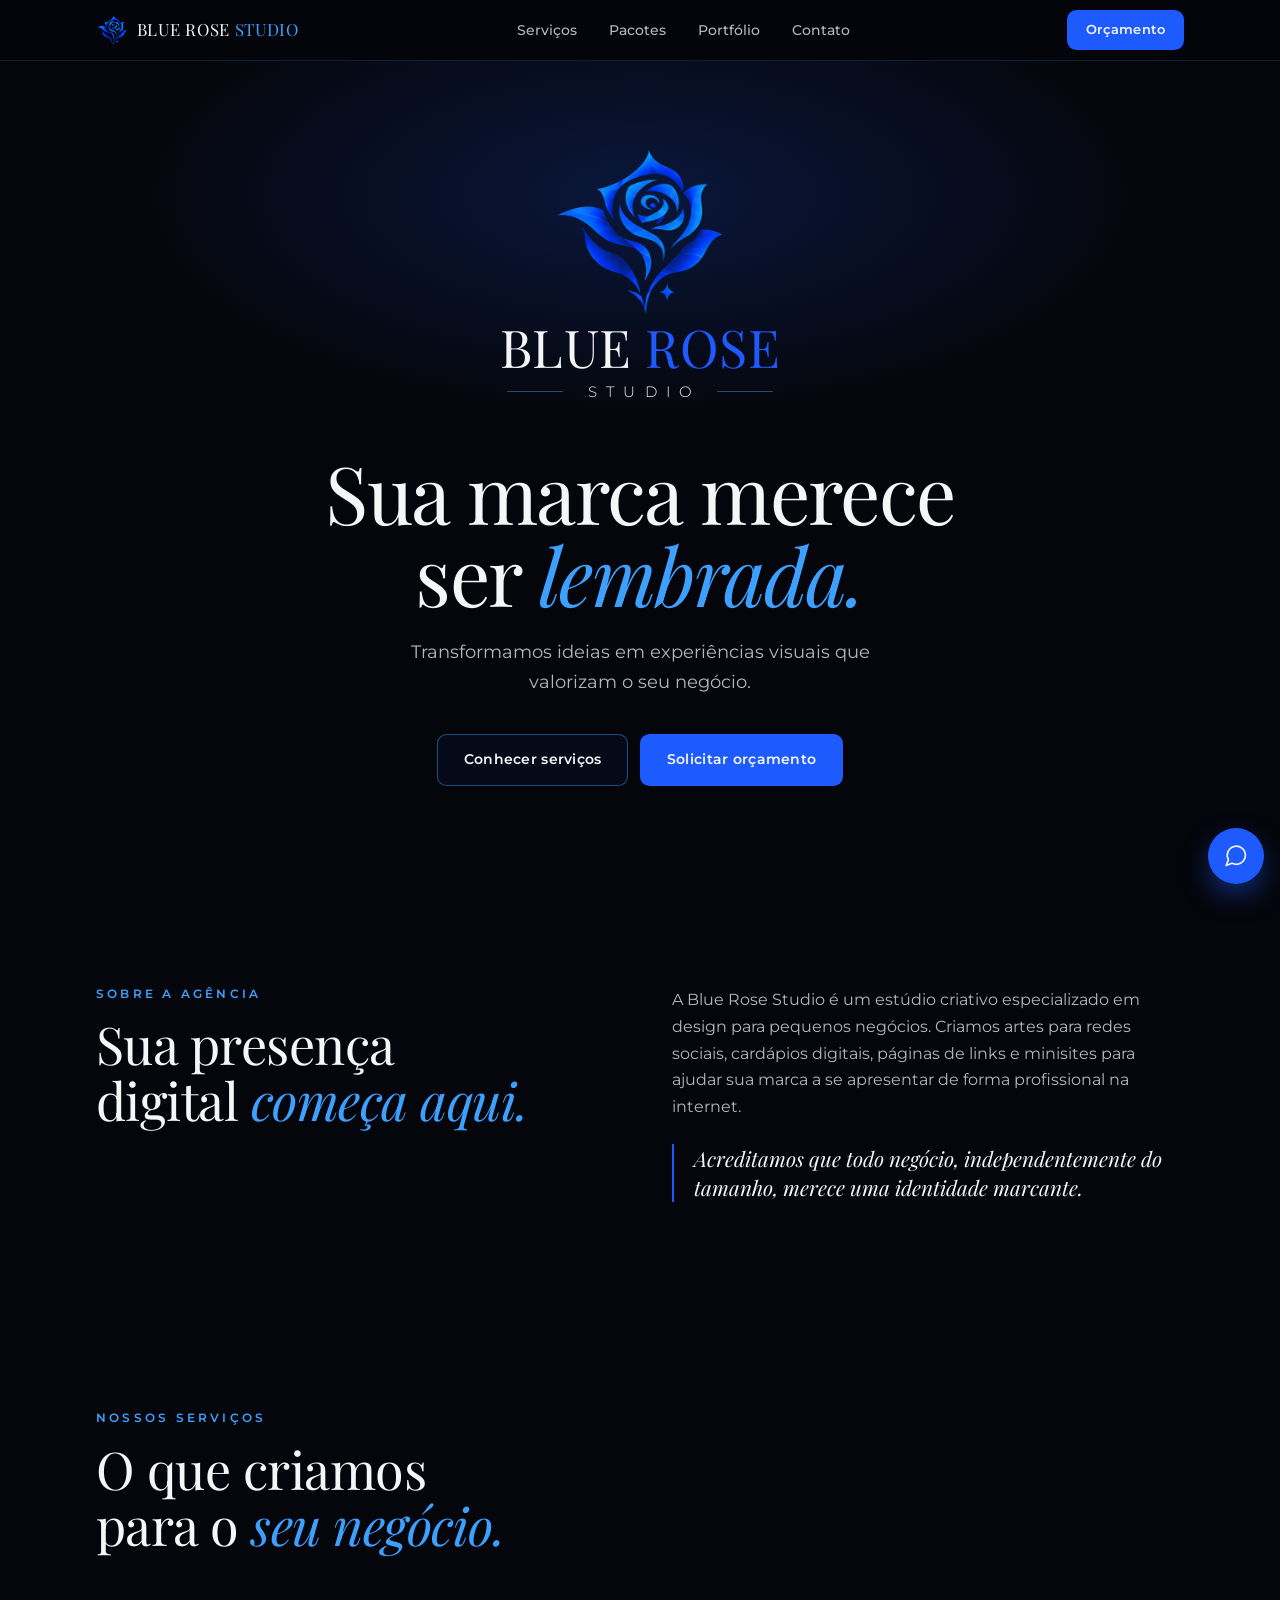
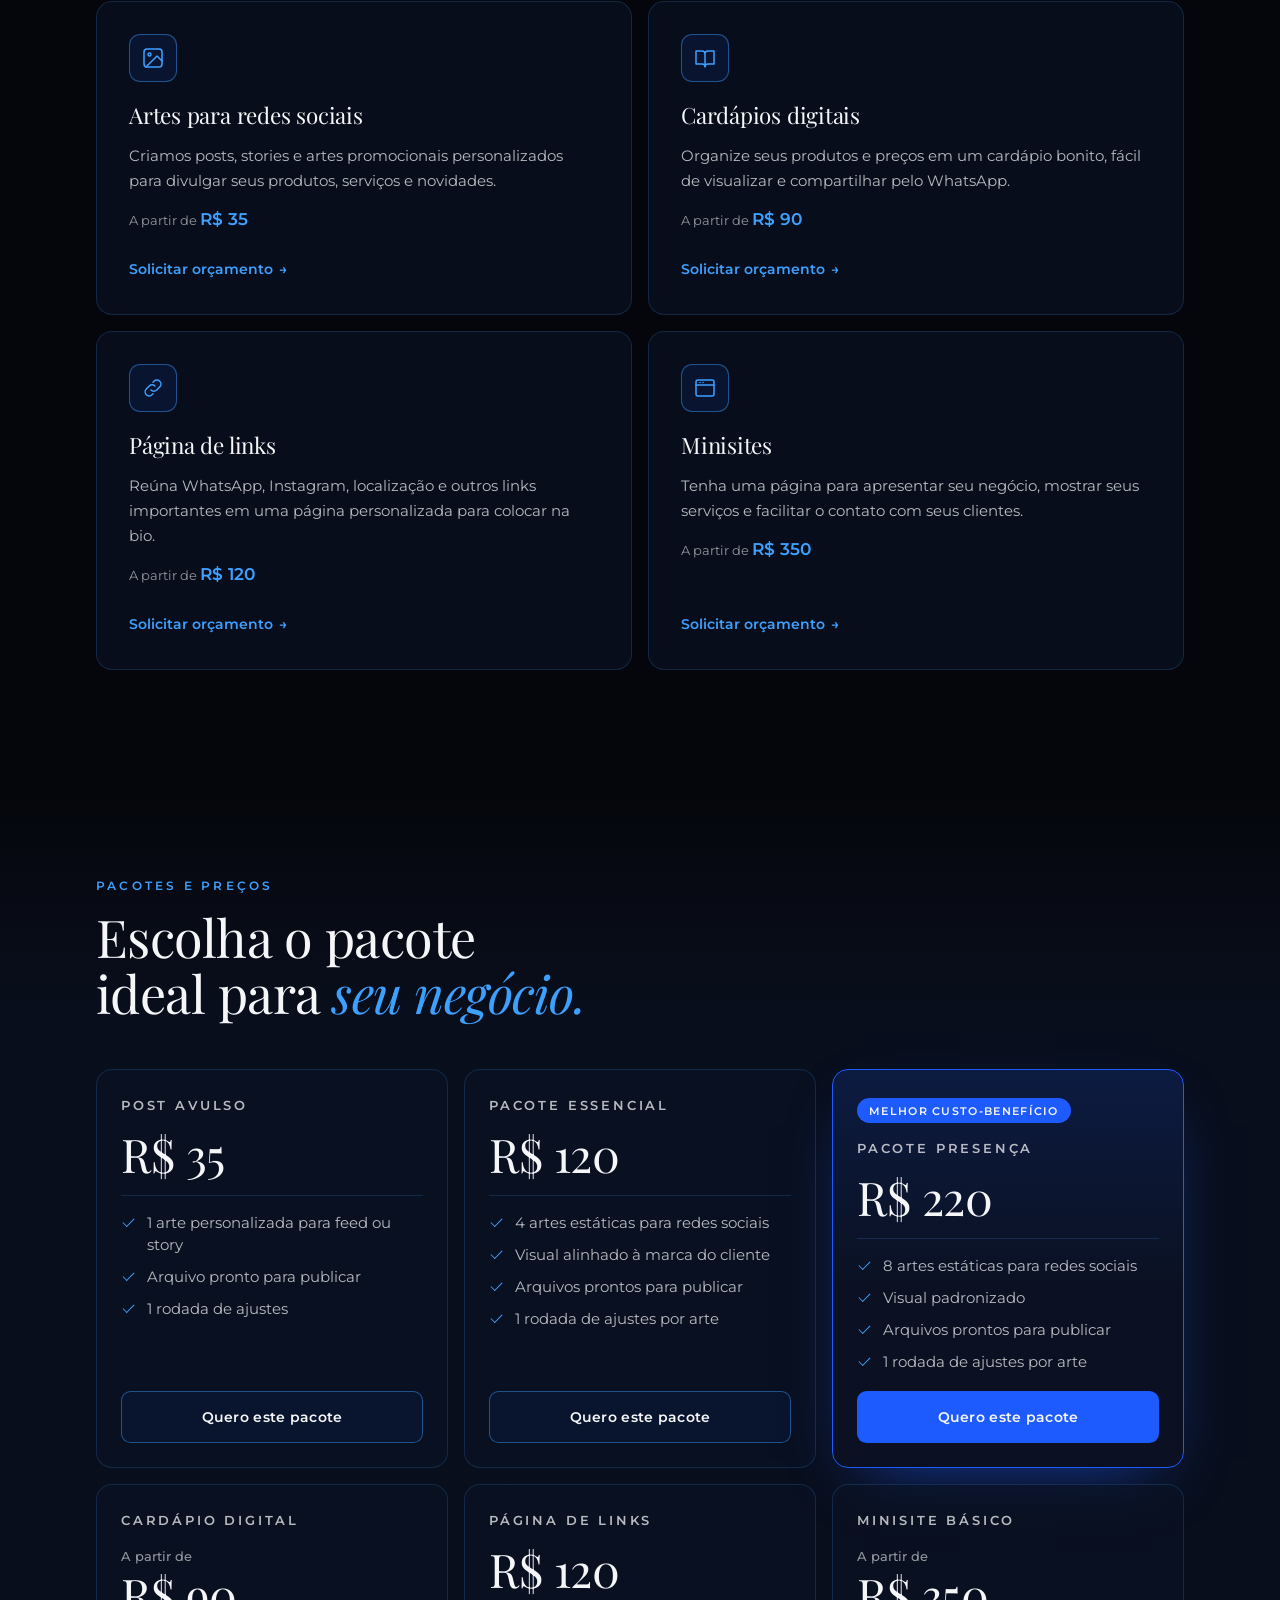
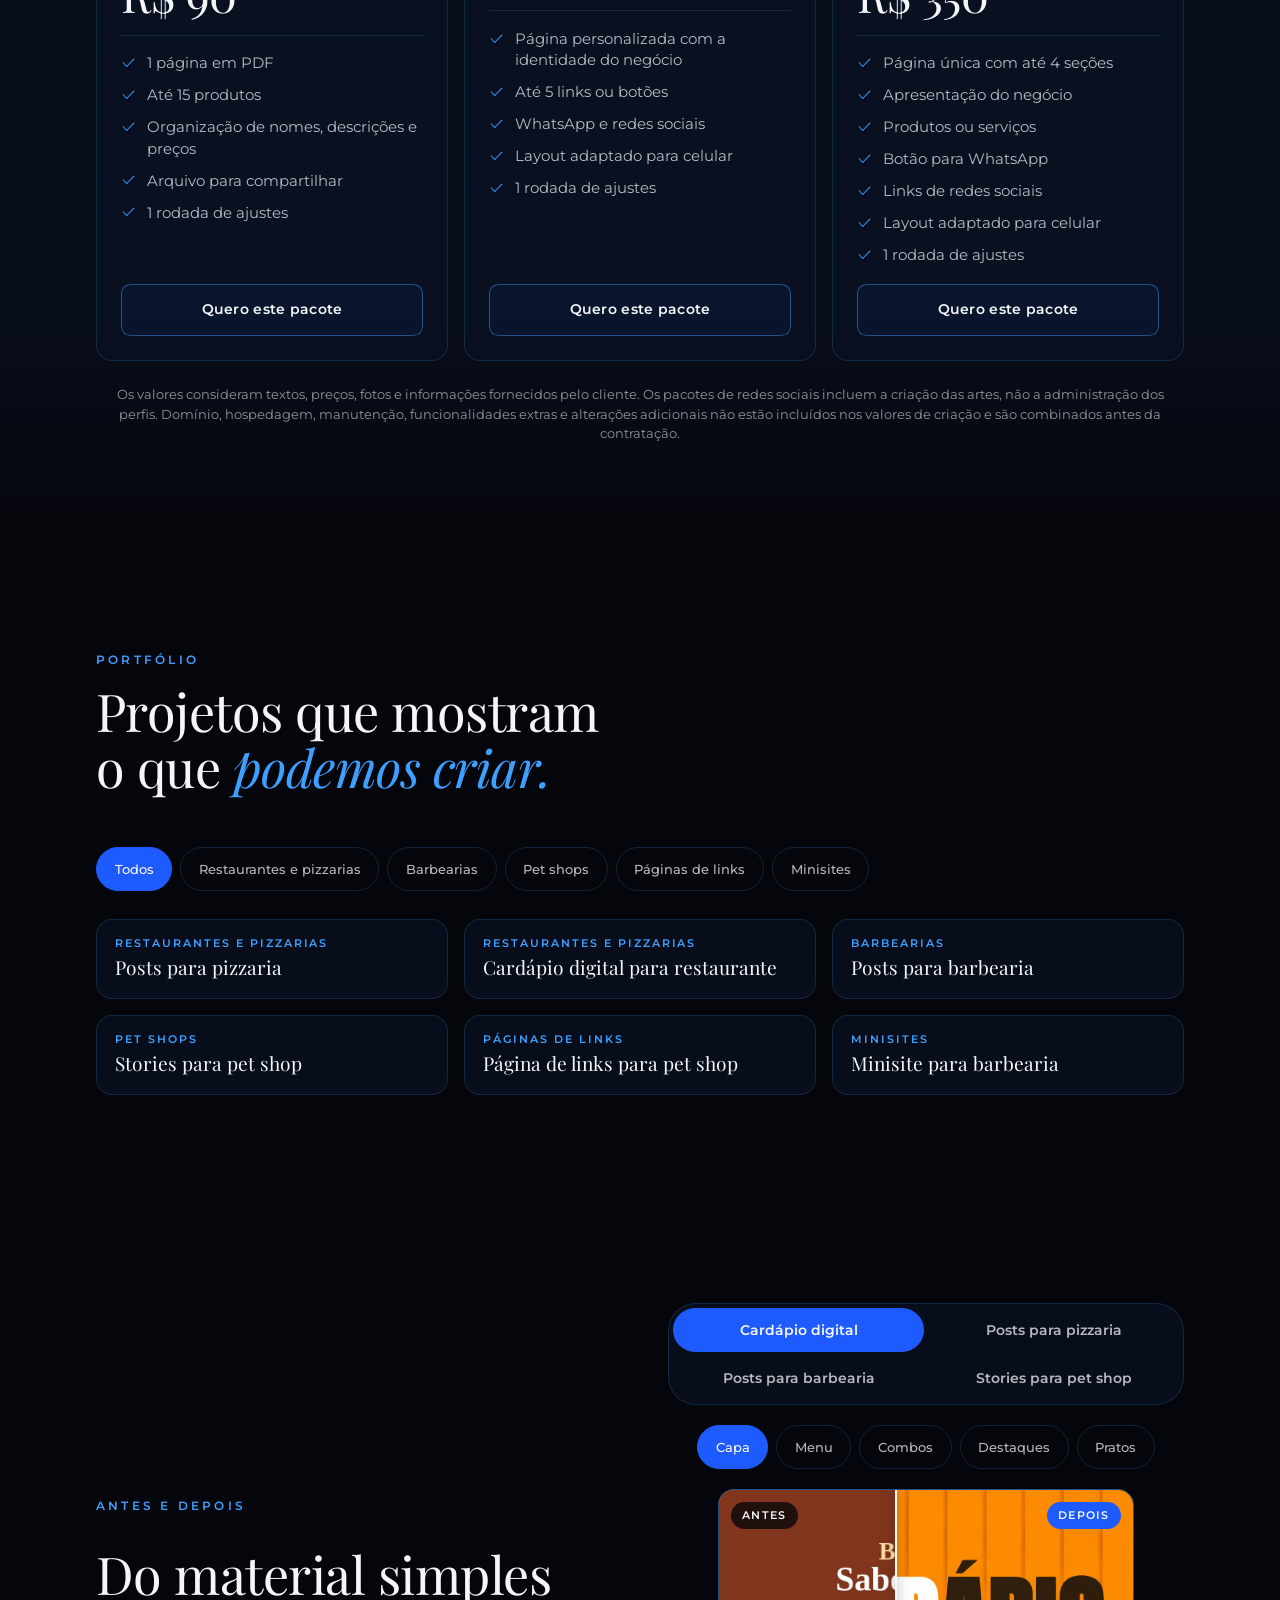
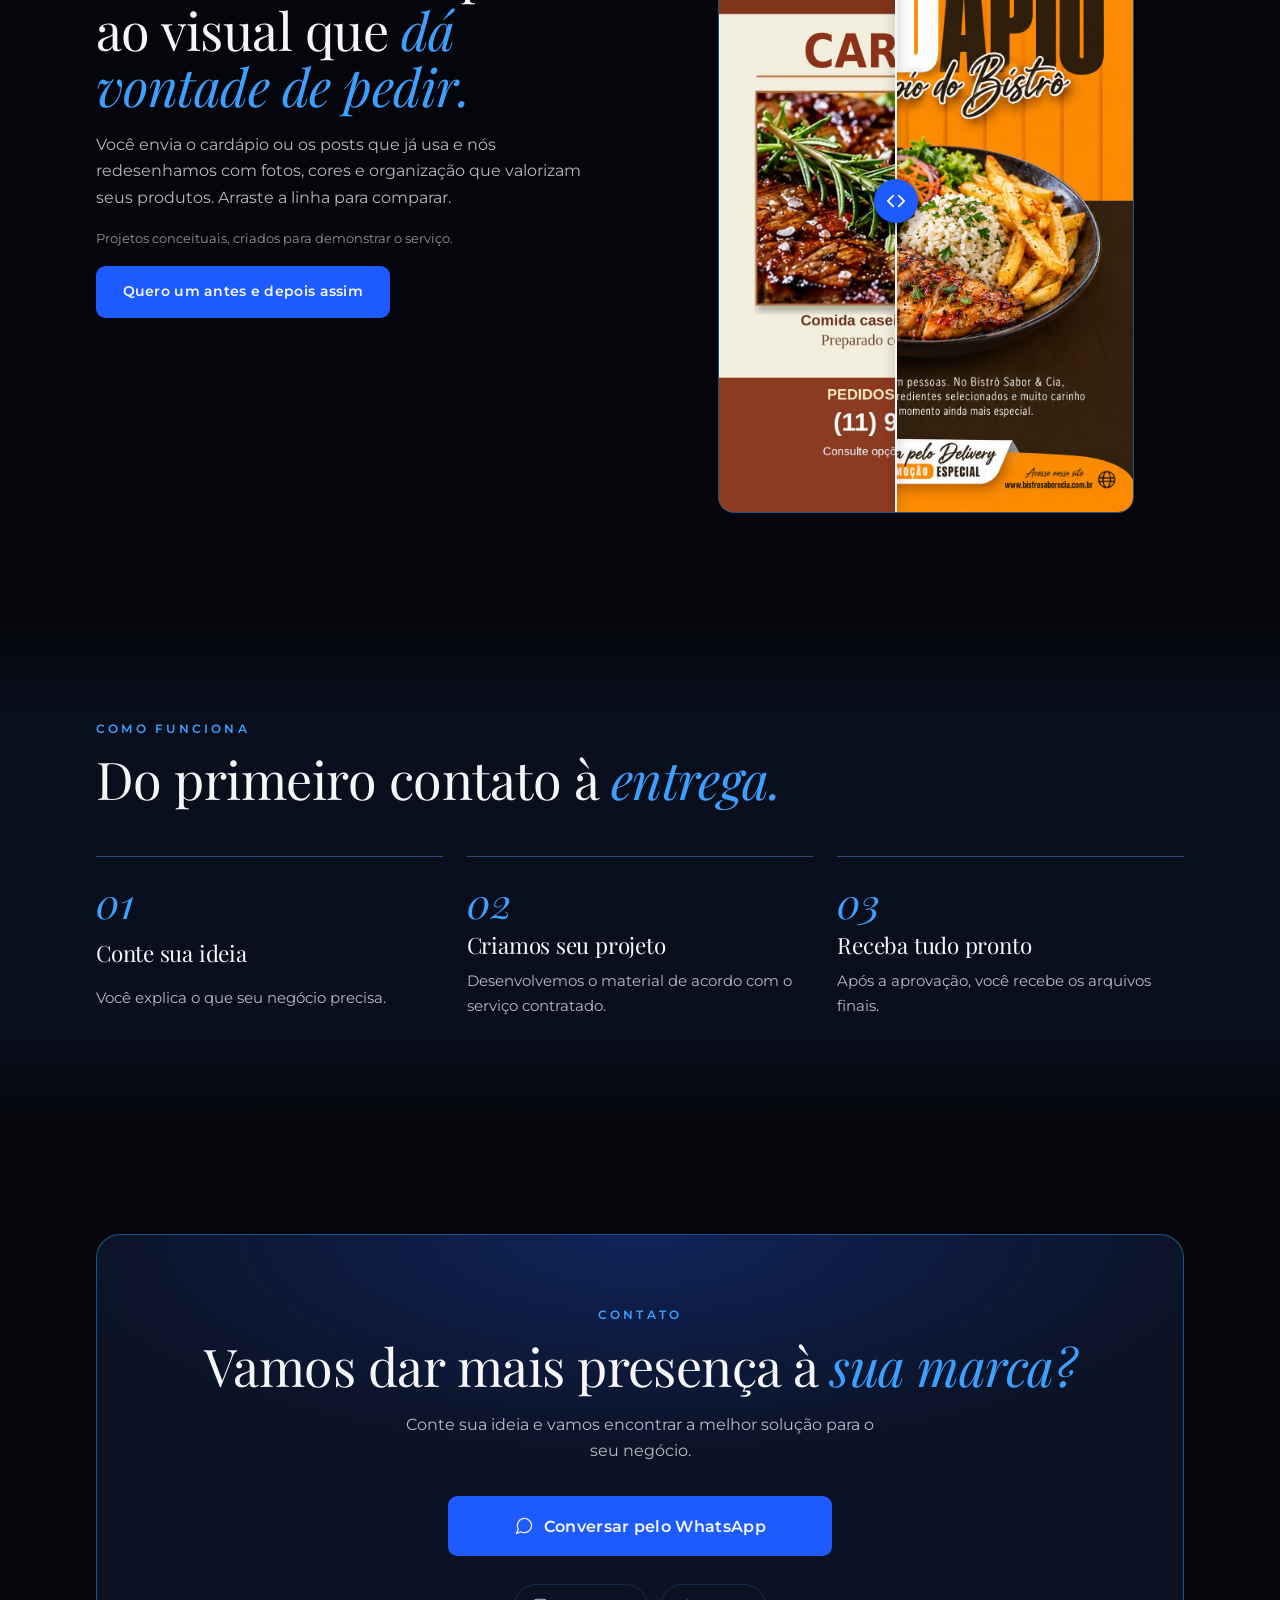
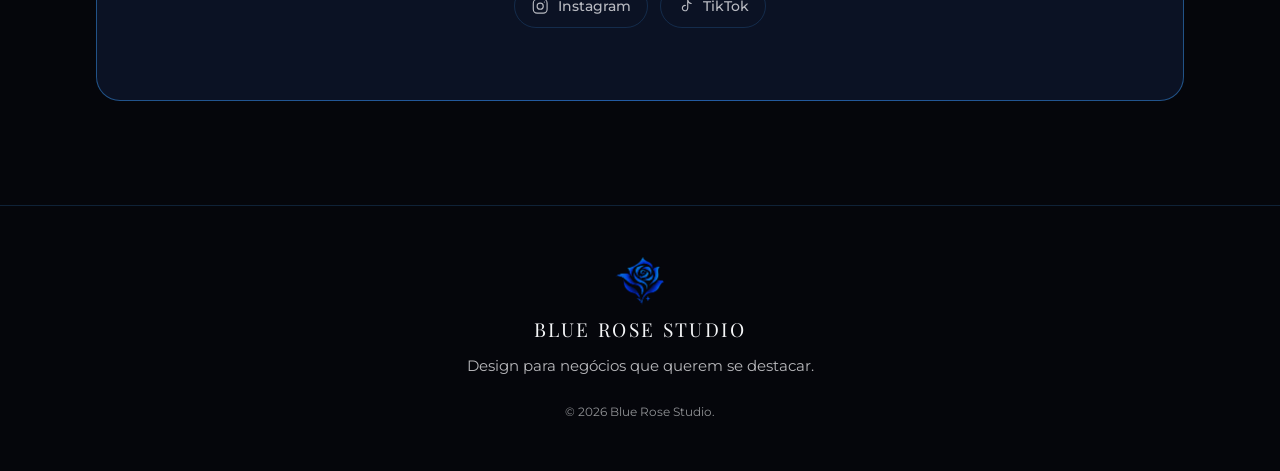
==== commit 852de033: "Adiciona pagina de links conceitual da MimoPet ao portfolio Co-Authored-By: Claude Opus 5.5 <noreply" ====
--- a/index.html
+++ b/index.html
@@ -355,6 +355,6 @@
 
   <script src="./assets/js/config.js?v=19"></script>
   <script src="./assets/js/links.js?v=19"></script>
-  <script src="./assets/js/script.js?v=19"></script>
+  <script src="./assets/js/script.js?v=20"></script>
 </body>
 </html>
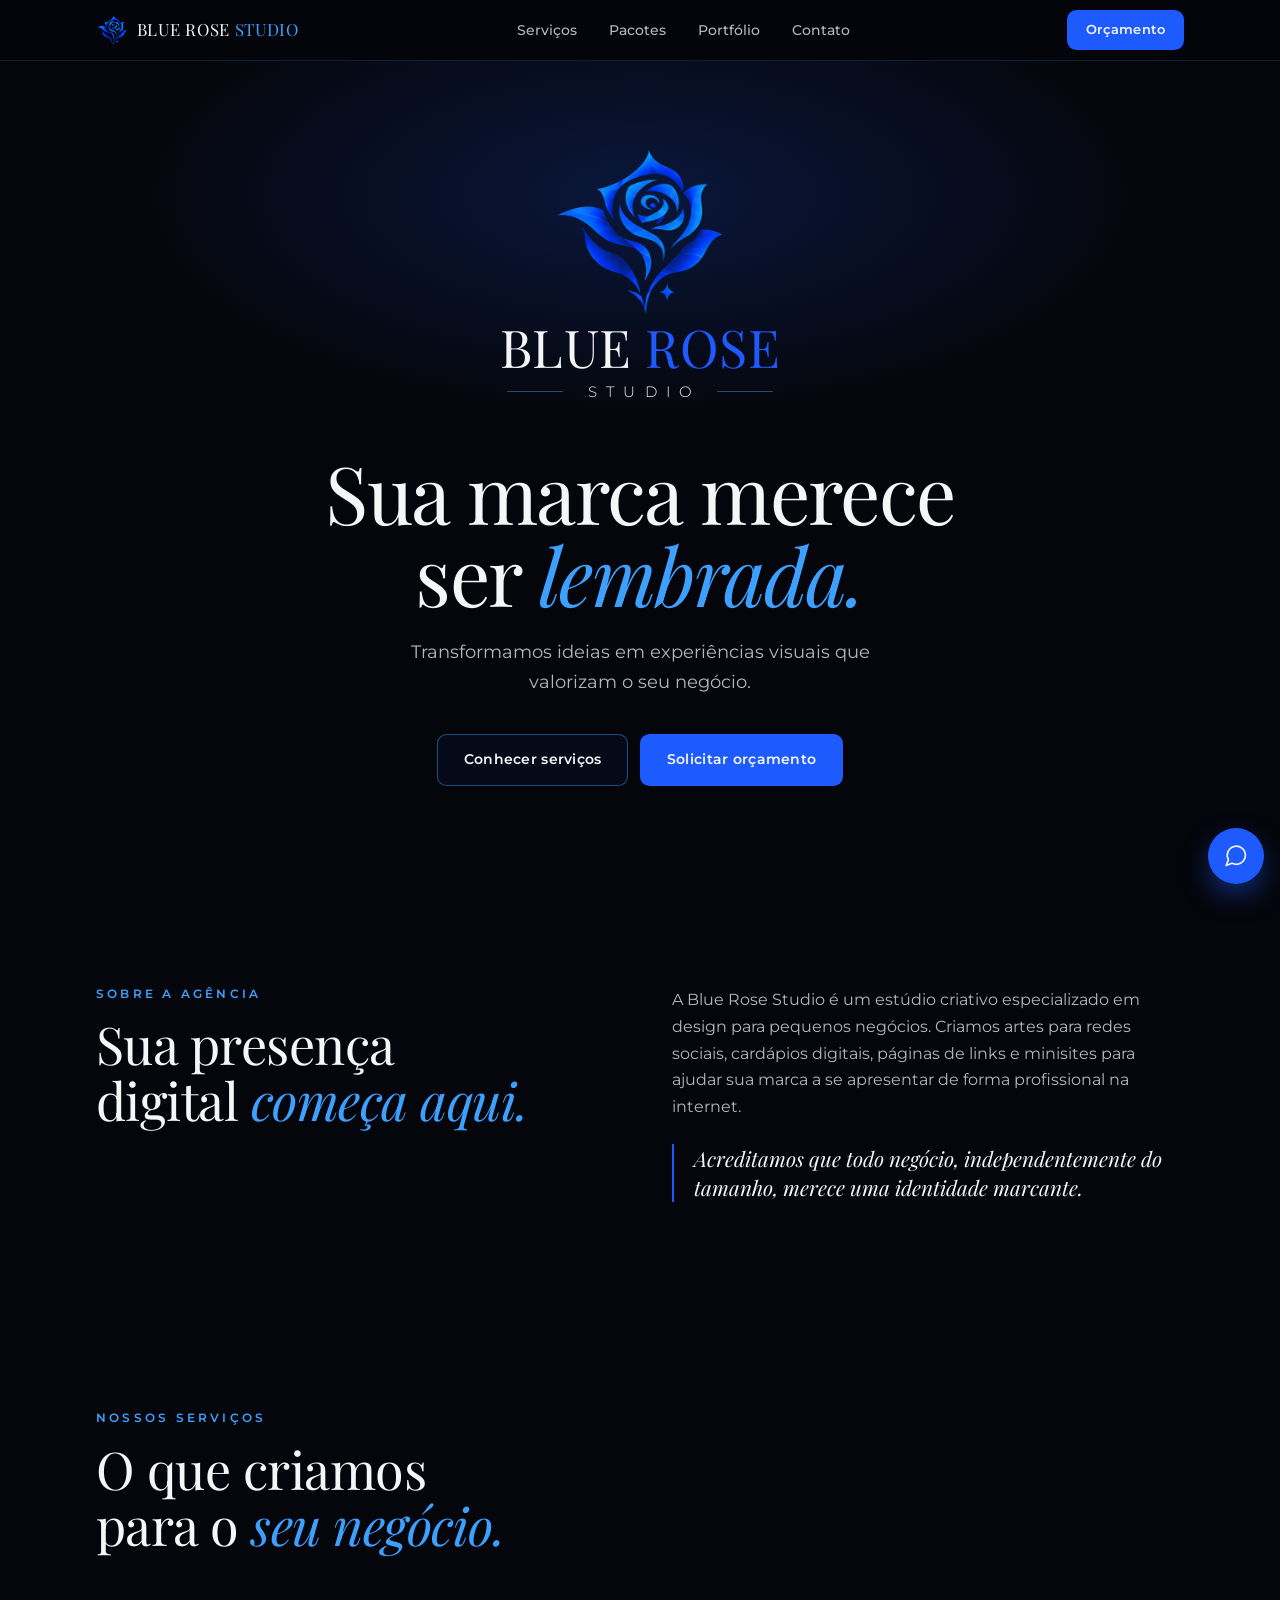
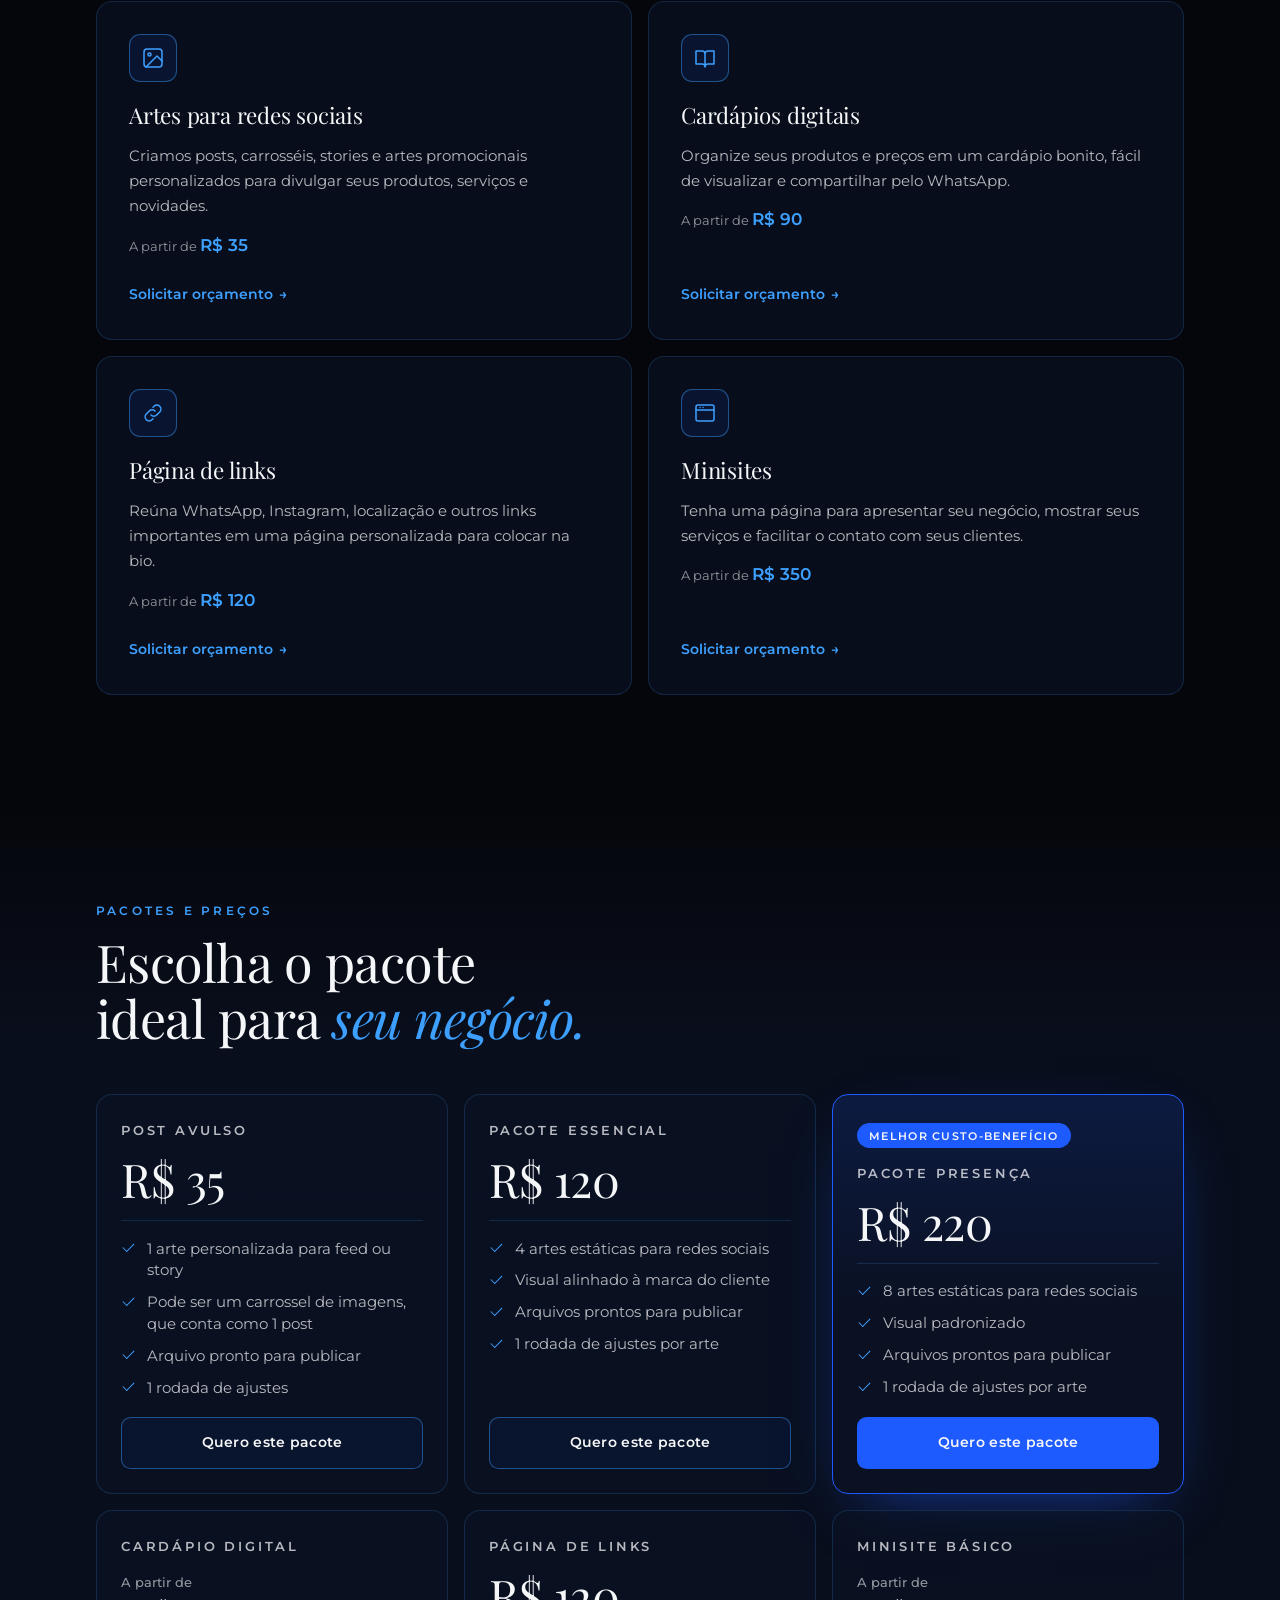
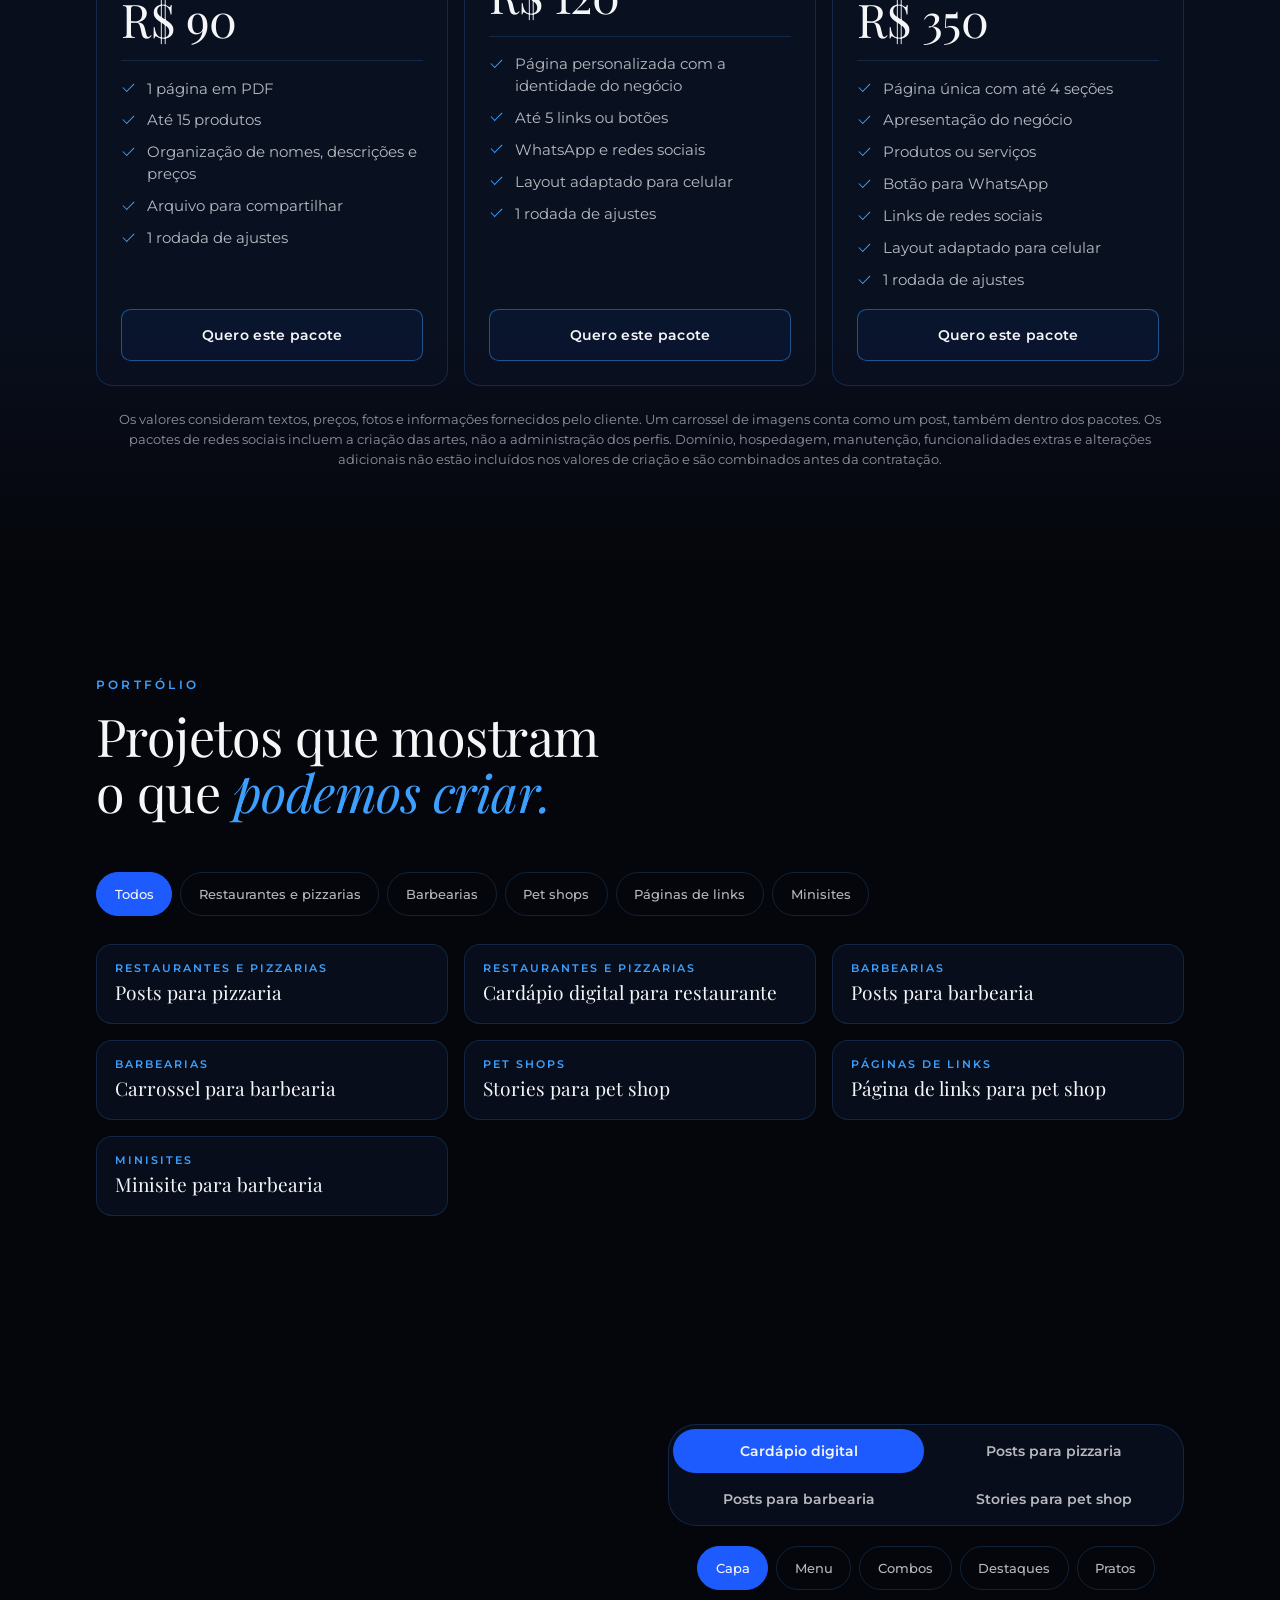
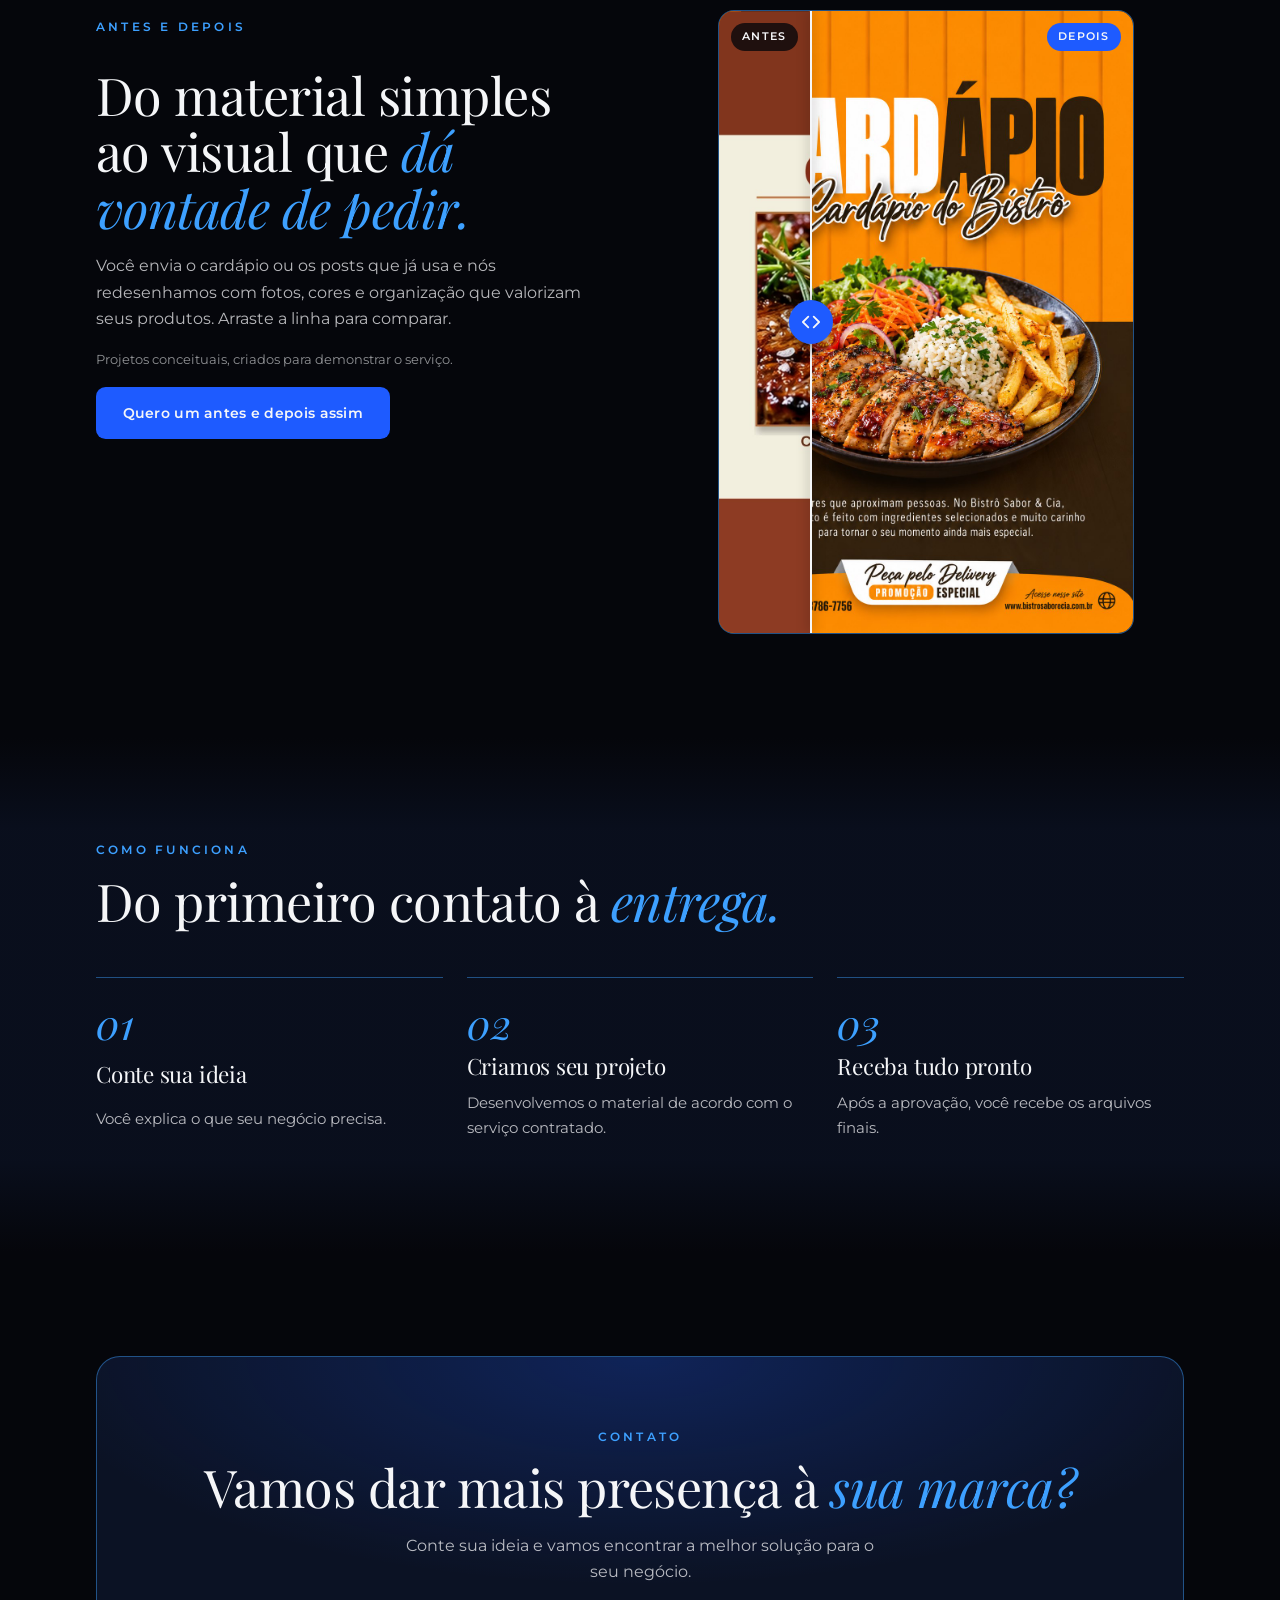
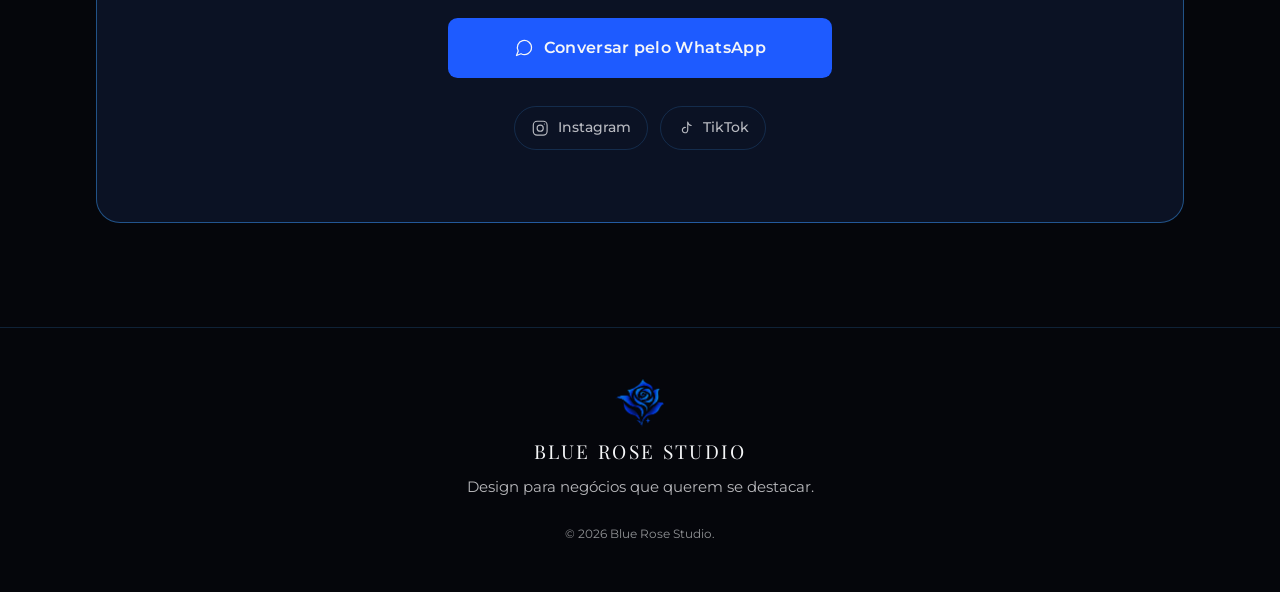
==== commit 58f1af64: "Informa que carrossel conta como um post e adiciona exemplo ao portfolio Co-Authored-By: Claude Opus" ====
--- a/index.html
+++ b/index.html
@@ -84,7 +84,7 @@
               <svg viewBox="0 0 24 24"><rect x="3" y="3" width="18" height="18" rx="3"/><circle cx="8.5" cy="8.5" r="1.5"/><path d="M21 15l-5-5L5 21"/></svg>
             </span>
             <h3>Artes para redes sociais</h3>
-            <p>Criamos posts, stories e artes promocionais personalizados para divulgar seus produtos, serviços e novidades.</p>
+            <p>Criamos posts, carrosséis, stories e artes promocionais personalizados para divulgar seus produtos, serviços e novidades.</p>
             <p class="service-price">A partir de <strong>R$ 35</strong></p>
             <a class="text-link" href="#contato" data-whatsapp="Olá! Gostaria de solicitar um orçamento de Artes para redes sociais.">Solicitar orçamento <span aria-hidden="true">→</span></a>
           </article>
@@ -138,6 +138,7 @@
             <p class="price"><span class="price-value">R$ 35</span></p>
             <ul class="check-list">
               <li>1 arte personalizada para feed ou story</li>
+              <li>Pode ser um carrossel de imagens, que conta como 1 post</li>
               <li>Arquivo pronto para publicar</li>
               <li>1 rodada de ajustes</li>
             </ul>
@@ -211,7 +212,7 @@
           </article>
         </div>
 
-        <p class="fine-print reveal">Os valores consideram textos, preços, fotos e informações fornecidos pelo cliente. Os pacotes de redes sociais incluem a criação das artes, não a administração dos perfis. Domínio, hospedagem, manutenção, funcionalidades extras e alterações adicionais não estão incluídos nos valores de criação e são combinados antes da contratação.</p>
+        <p class="fine-print reveal">Os valores consideram textos, preços, fotos e informações fornecidos pelo cliente. Um carrossel de imagens conta como um post, também dentro dos pacotes. Os pacotes de redes sociais incluem a criação das artes, não a administração dos perfis. Domínio, hospedagem, manutenção, funcionalidades extras e alterações adicionais não estão incluídos nos valores de criação e são combinados antes da contratação.</p>
       </div>
     </section>
 
@@ -355,6 +356,6 @@
 
   <script src="./assets/js/config.js?v=19"></script>
   <script src="./assets/js/links.js?v=19"></script>
-  <script src="./assets/js/script.js?v=20"></script>
+  <script src="./assets/js/script.js?v=21"></script>
 </body>
 </html>
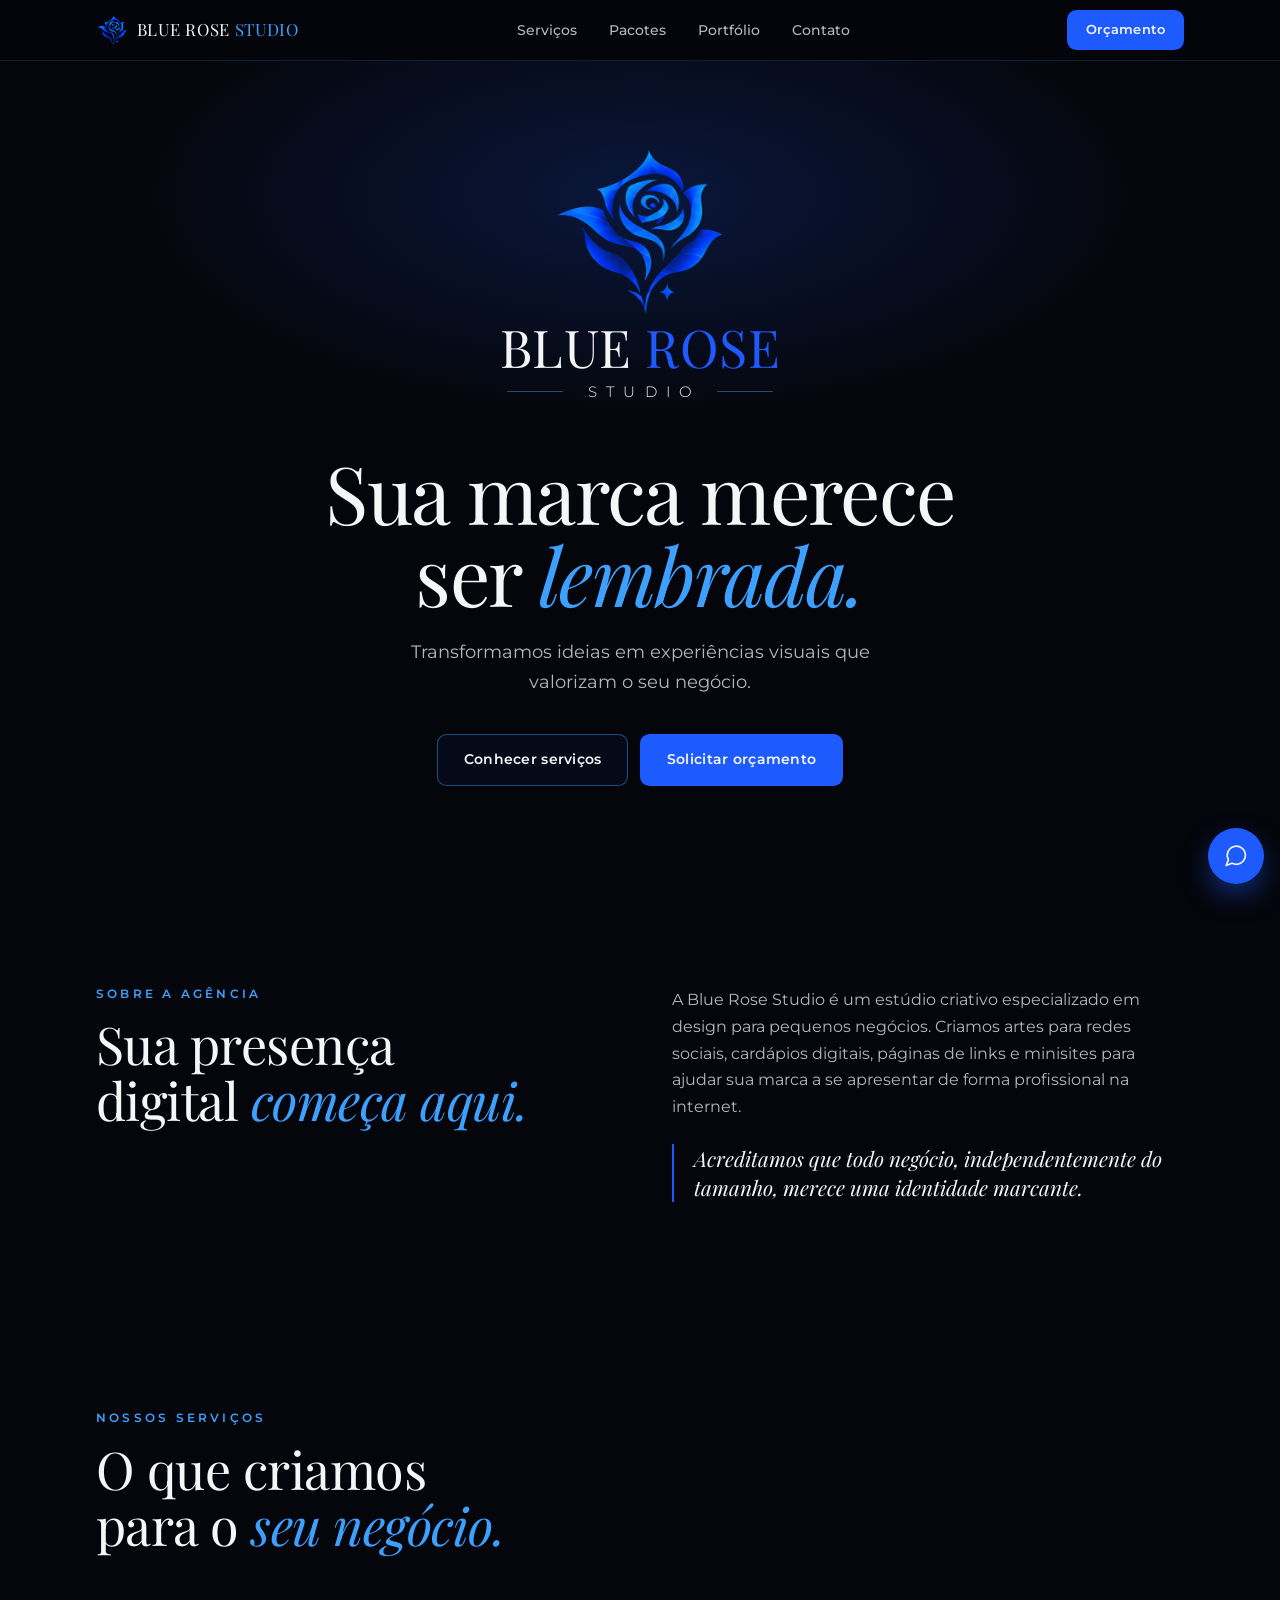
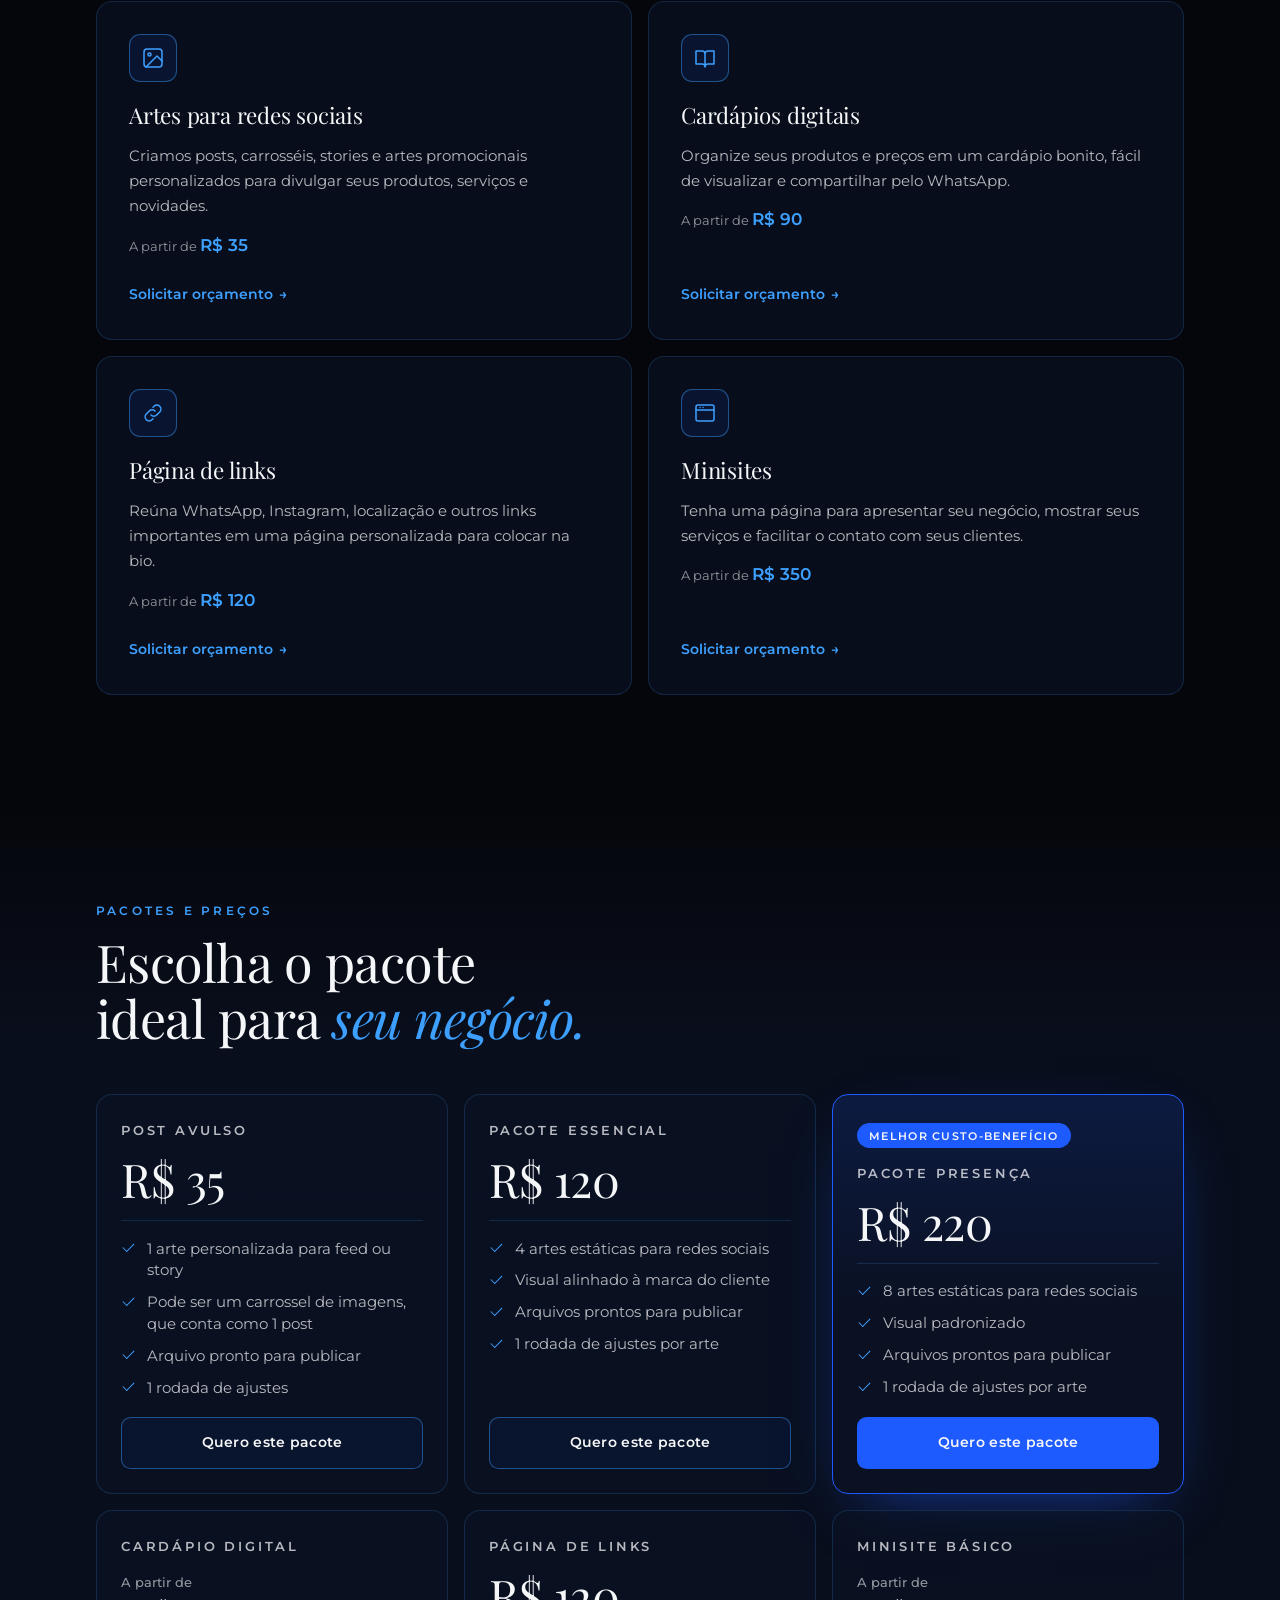
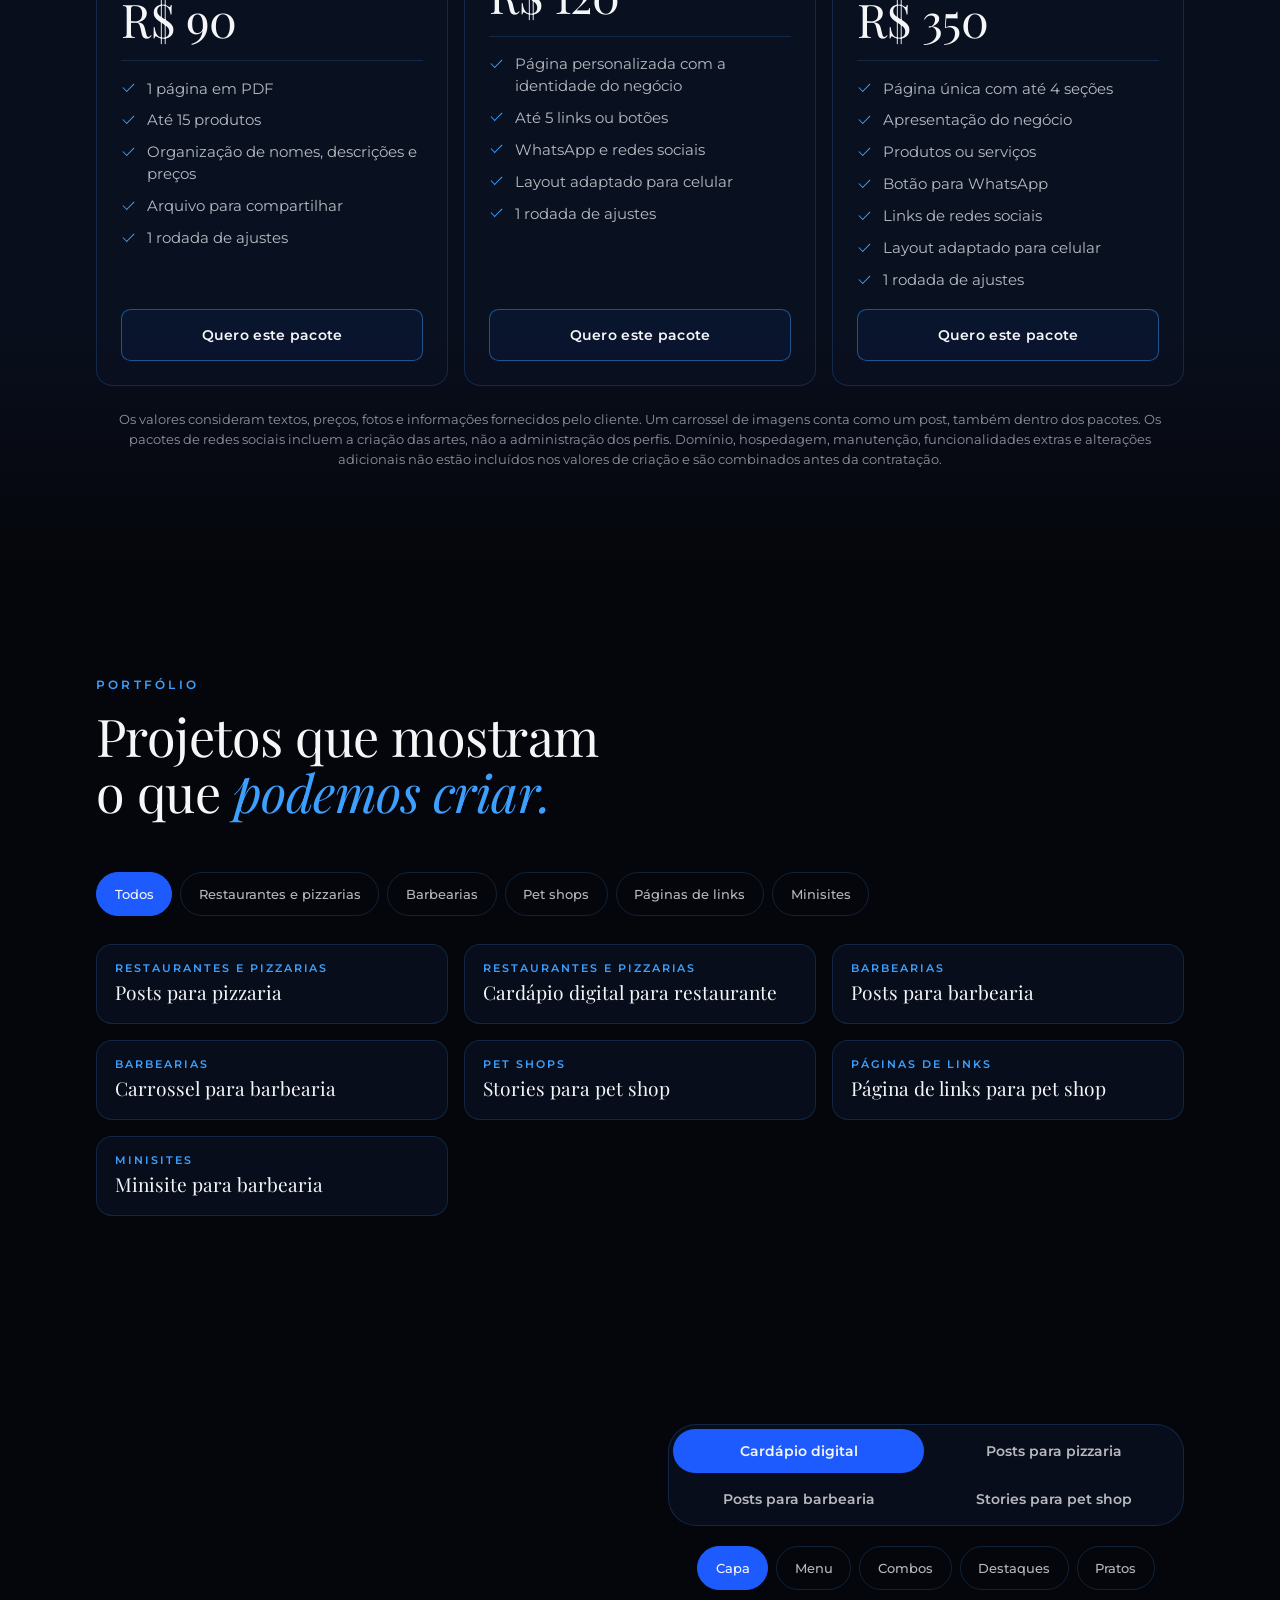
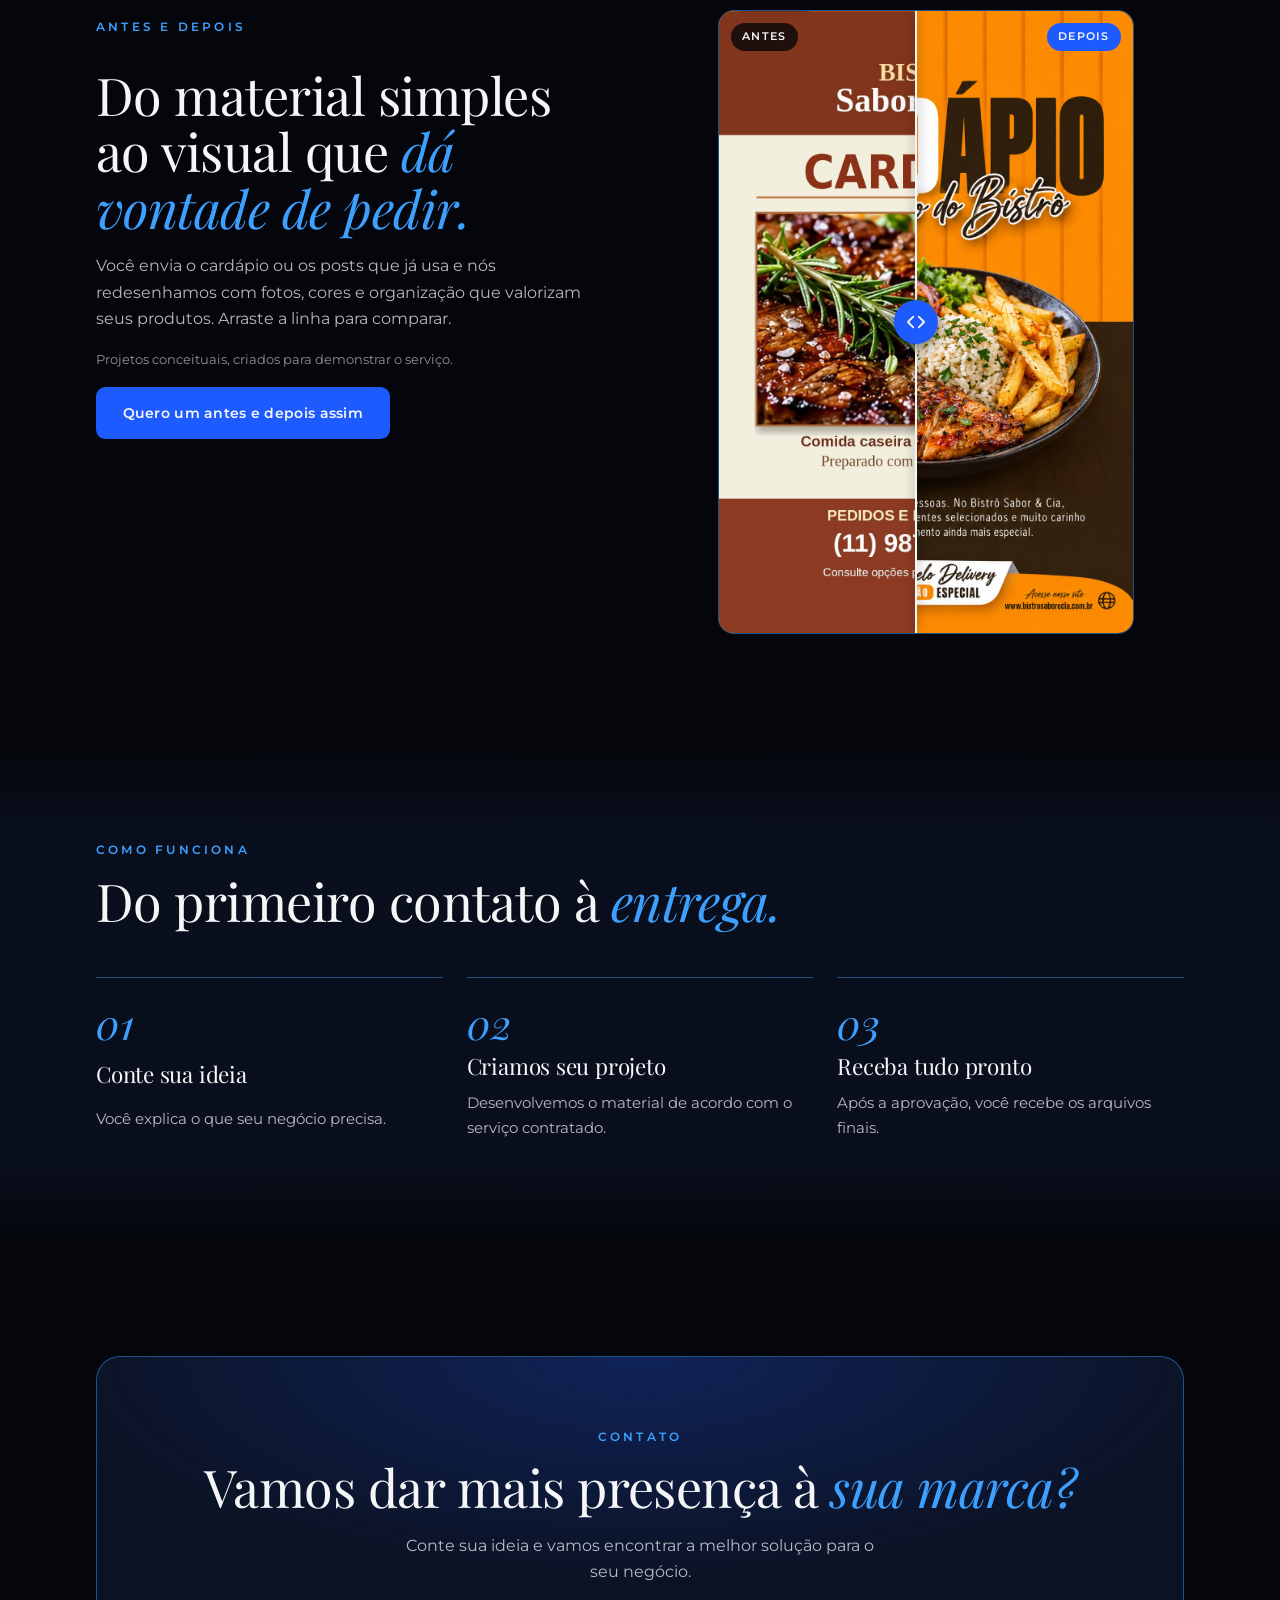
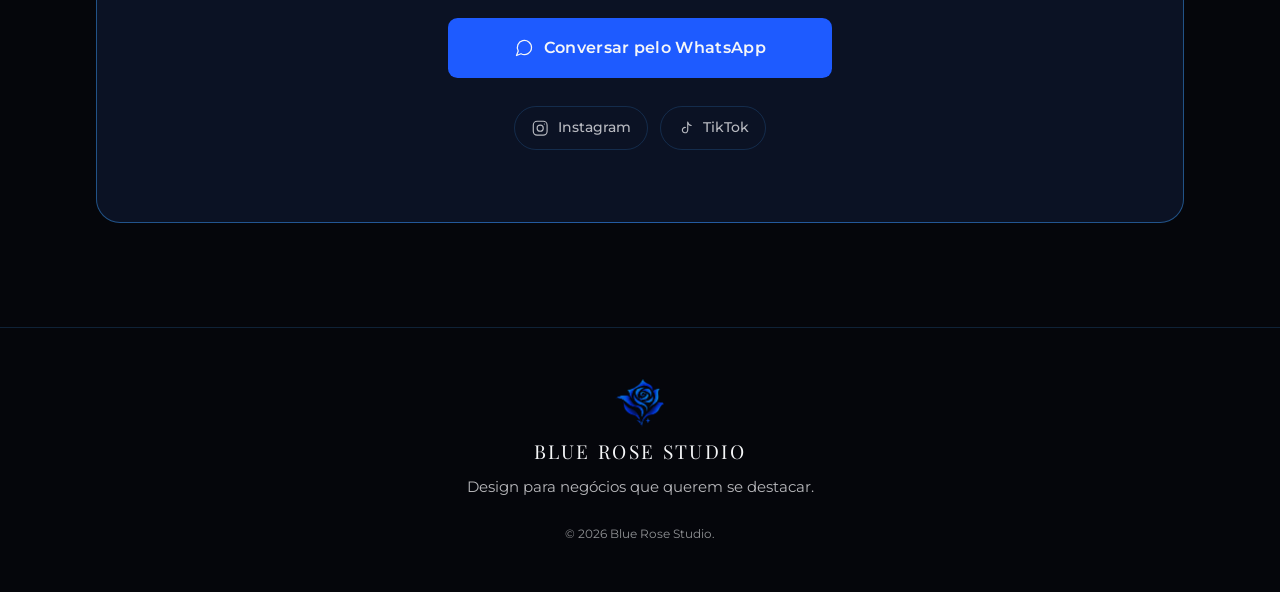
==== commit cba40c9c: "Remove do portfolio dois stories do pet shop com texto de preenchimento Co-Authored-By: Claude Opus " ====
--- a/index.html
+++ b/index.html
@@ -356,6 +356,6 @@
 
   <script src="./assets/js/config.js?v=19"></script>
   <script src="./assets/js/links.js?v=19"></script>
-  <script src="./assets/js/script.js?v=21"></script>
+  <script src="./assets/js/script.js?v=22"></script>
 </body>
 </html>
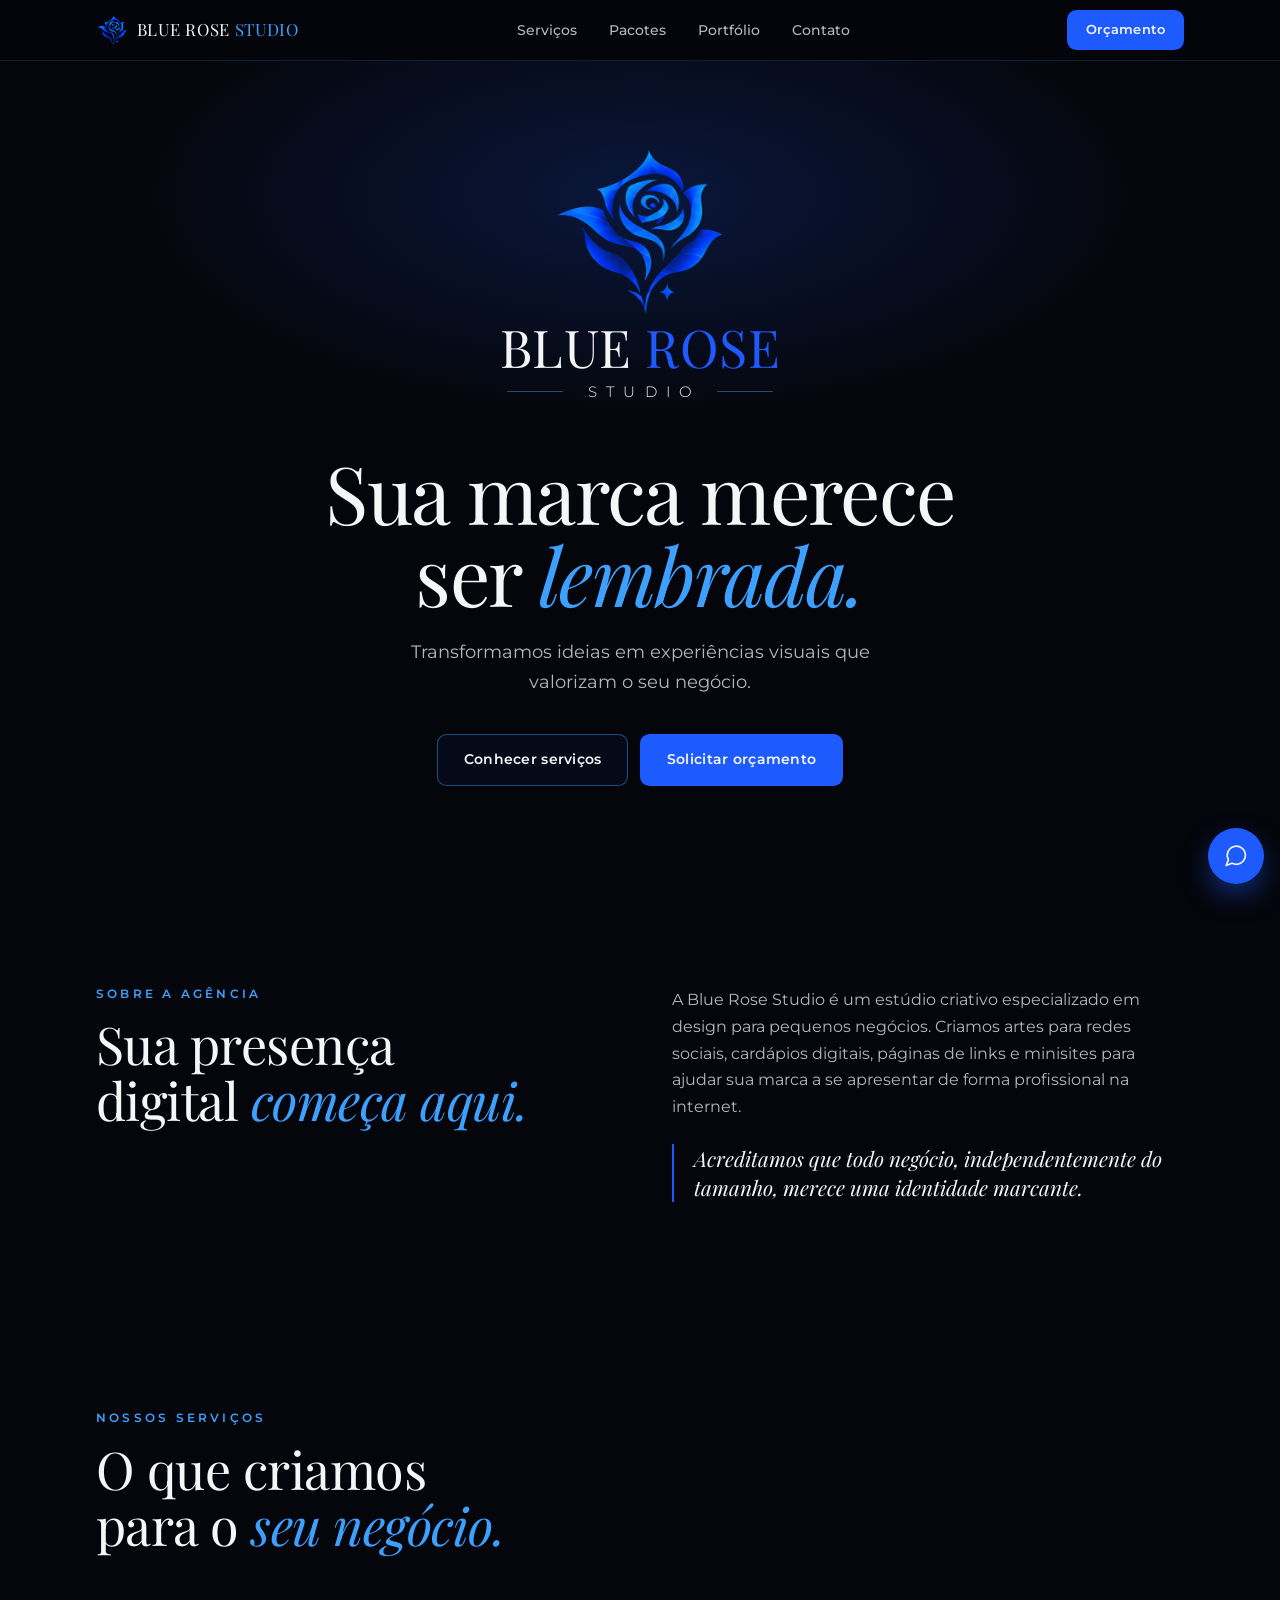
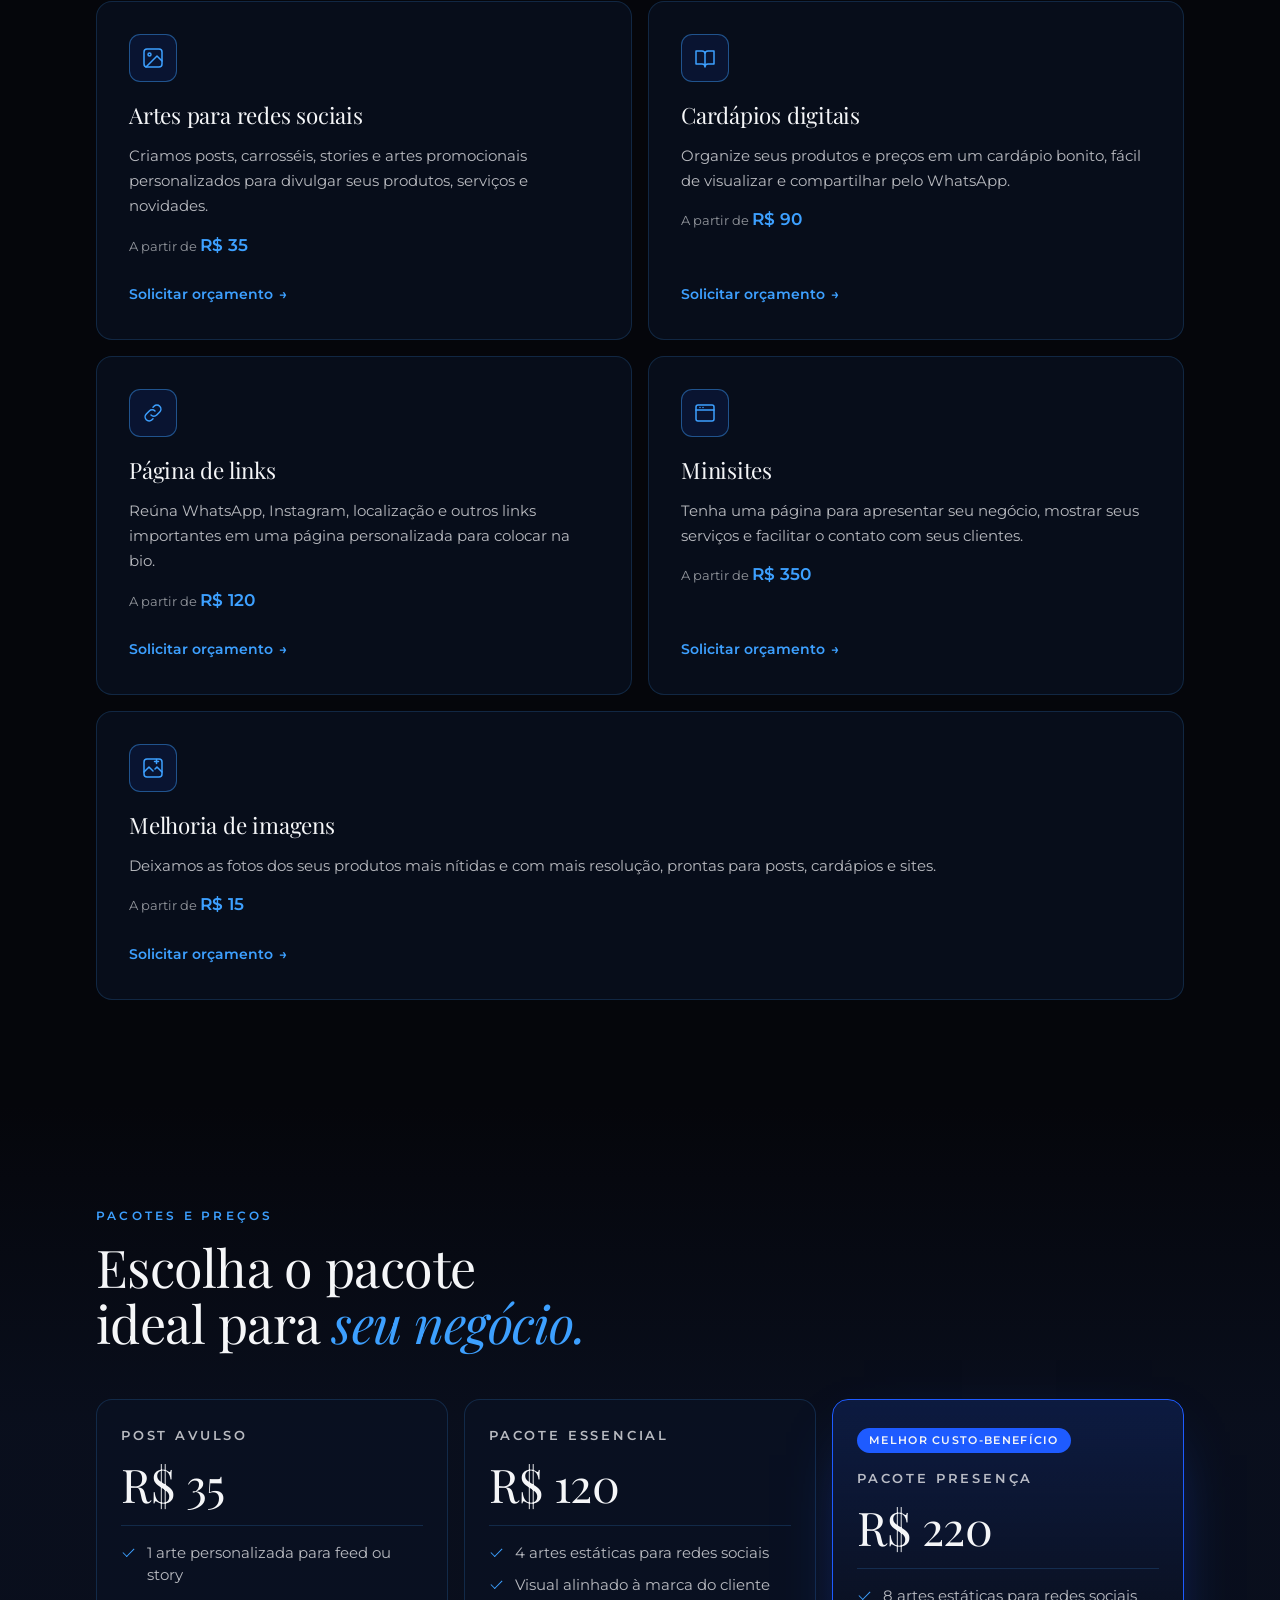
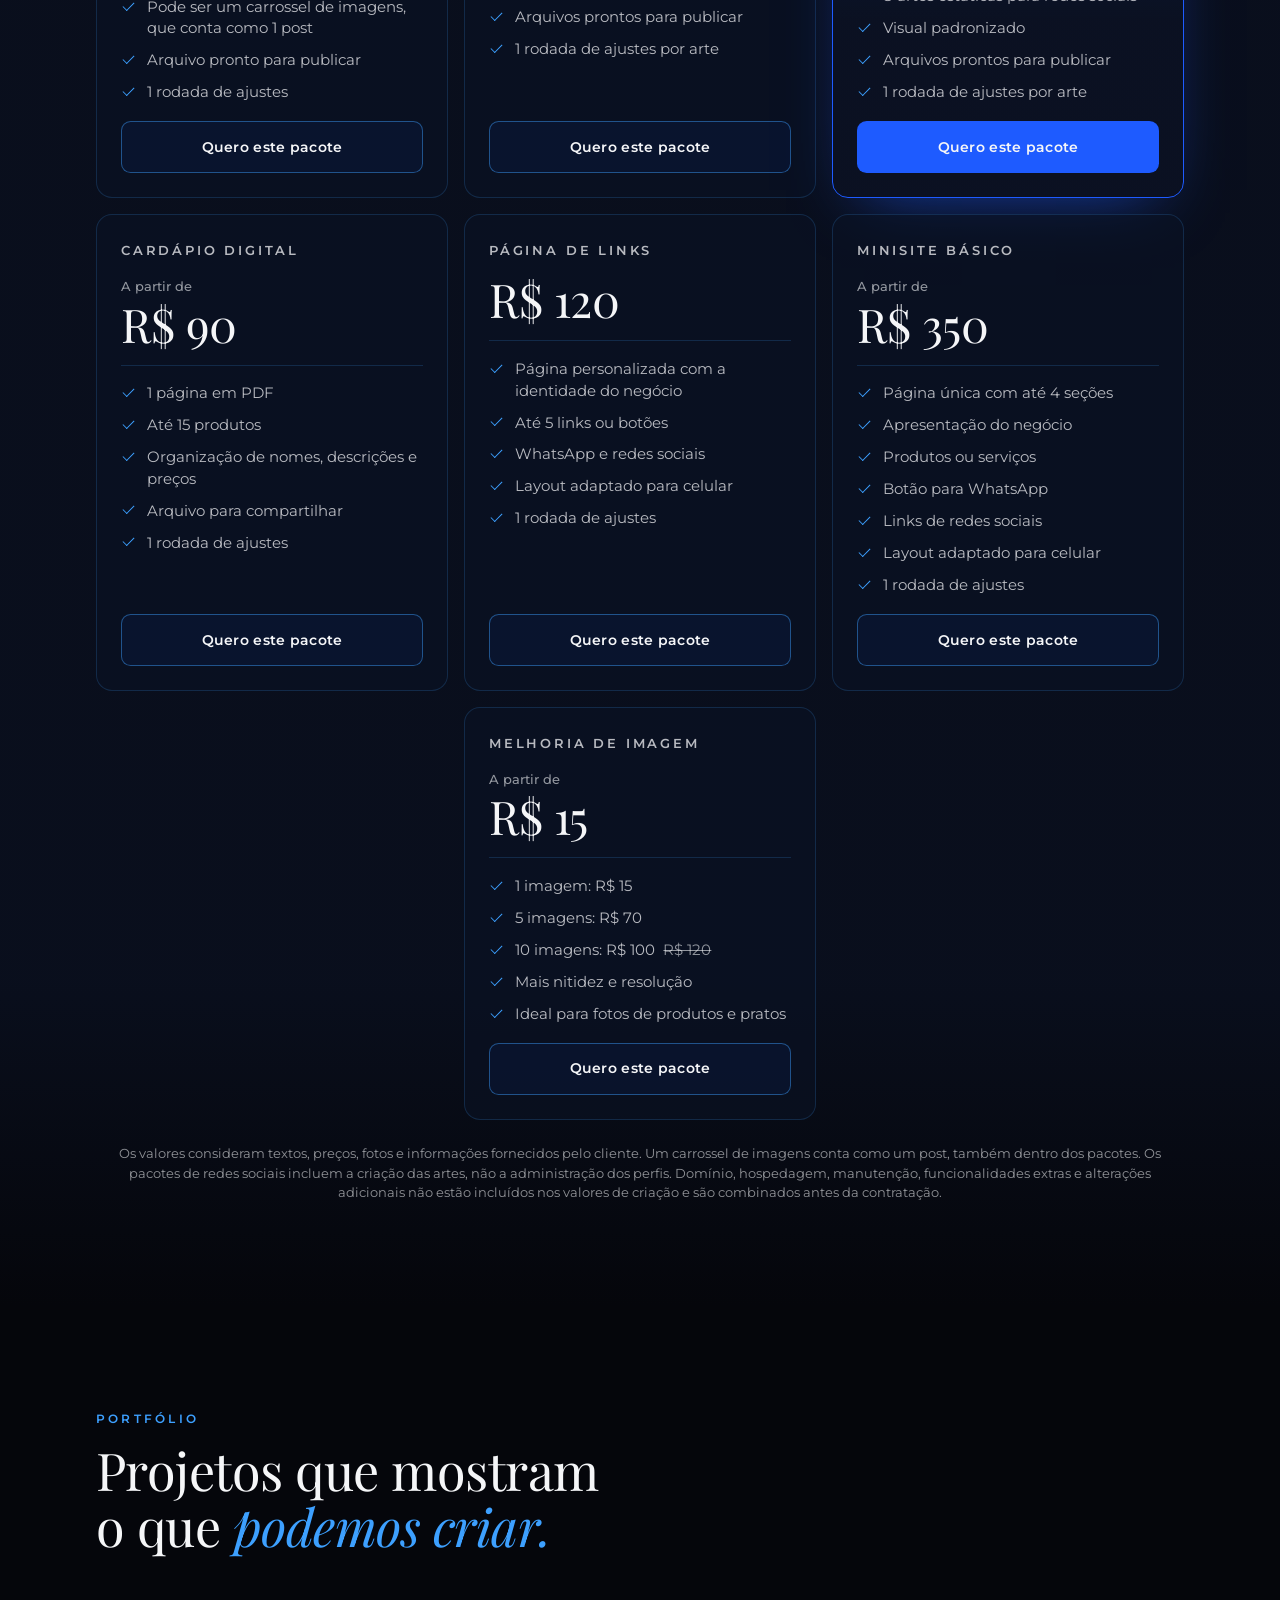
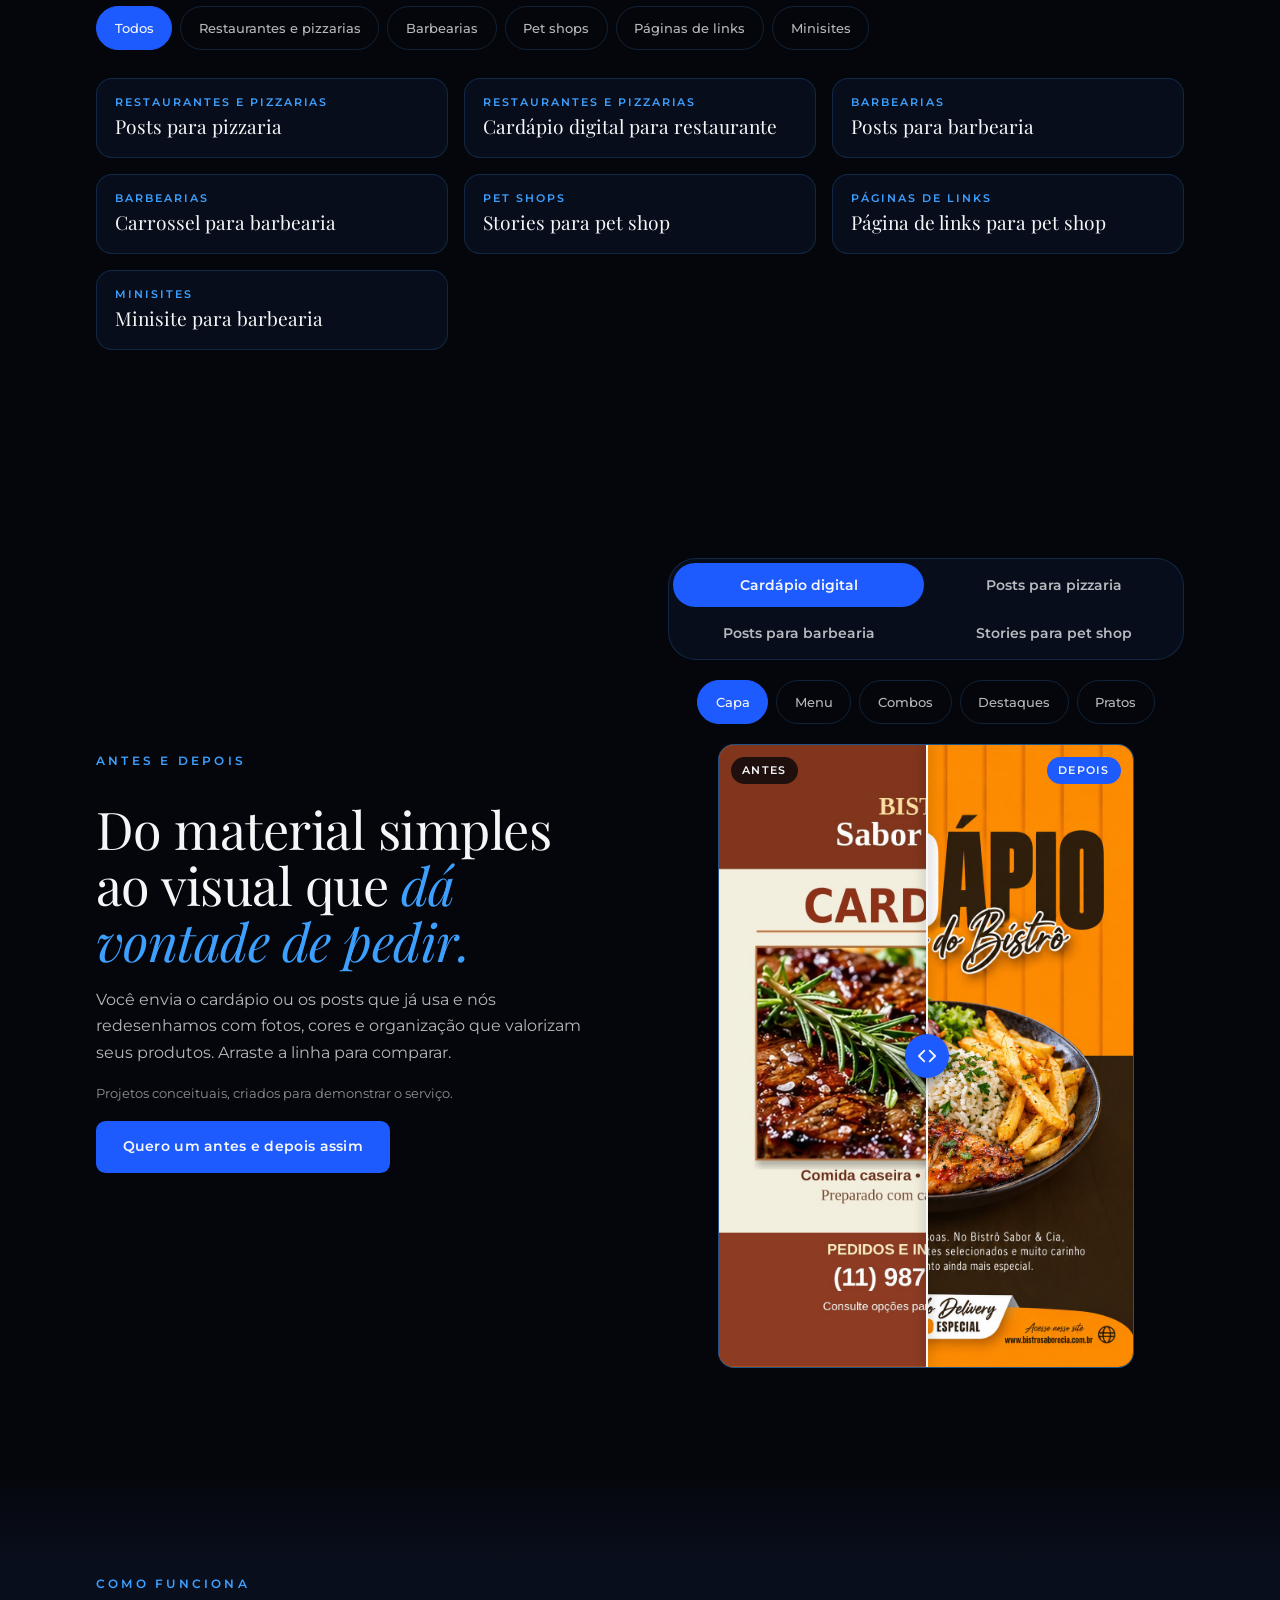
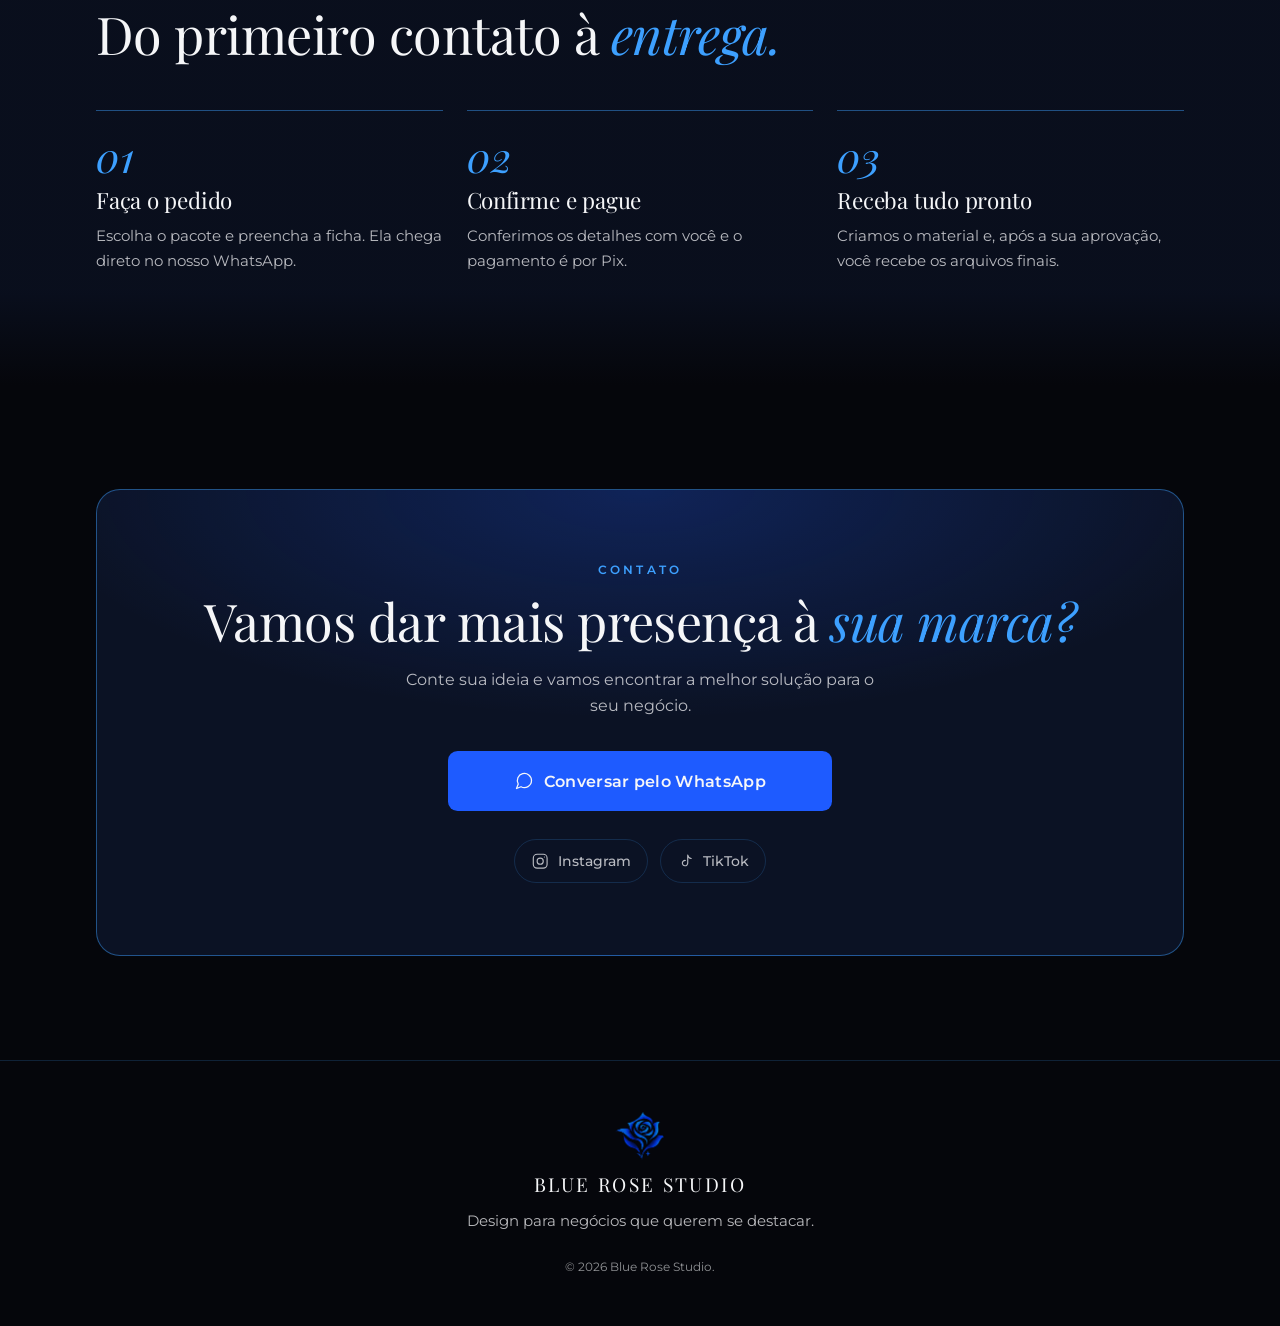
==== commit 5a2da4e2: "Adiciona ficha do pedido pelo WhatsApp e o servico de melhoria de imagens Co-Authored-By: Claude Opu" ====
--- a/index.html
+++ b/index.html
@@ -14,7 +14,7 @@
   <link rel="preconnect" href="https://fonts.googleapis.com">
   <link rel="preconnect" href="https://fonts.gstatic.com" crossorigin>
   <link href="https://fonts.googleapis.com/css2?family=Montserrat:wght@300;400;500;600&family=Playfair+Display:wght@400;500&display=swap" rel="stylesheet">
-  <link rel="stylesheet" href="./assets/css/styles.css?v=19">
+  <link rel="stylesheet" href="./assets/css/styles.css?v=20">
   <script>document.documentElement.classList.add('js');</script>
 </head>
 <body>
@@ -118,6 +118,16 @@
             <p class="service-price">A partir de <strong>R$ 350</strong></p>
             <a class="text-link" href="#contato" data-whatsapp="Olá! Gostaria de solicitar um orçamento de Minisite.">Solicitar orçamento <span aria-hidden="true">→</span></a>
           </article>
+
+          <article class="card service-card reveal">
+            <span class="icon-box" aria-hidden="true">
+              <svg viewBox="0 0 24 24"><rect x="3" y="3" width="18" height="18" rx="3"/><path d="M3 16l5-5 4 4M14 13l2-2 5 5"/><path d="M15.5 3.5v4M13.5 5.5h4"/></svg>
+            </span>
+            <h3>Melhoria de imagens</h3>
+            <p>Deixamos as fotos dos seus produtos mais nítidas e com mais resolução, prontas para posts, cardápios e sites.</p>
+            <p class="service-price">A partir de <strong>R$ 15</strong></p>
+            <a class="text-link" href="#contato" data-whatsapp="Olá! Gostaria de solicitar um orçamento de Melhoria de imagens.">Solicitar orçamento <span aria-hidden="true">→</span></a>
+          </article>
         </div>
       </div>
     </section>
@@ -142,7 +152,7 @@
               <li>Arquivo pronto para publicar</li>
               <li>1 rodada de ajustes</li>
             </ul>
-            <a class="btn btn-ghost" href="#contato" data-whatsapp="Olá! Quero o pacote Post Avulso (R$ 35).">Quero este pacote</a>
+            <a class="btn btn-ghost" href="#contato" data-pedido="avulso">Quero este pacote</a>
           </article>
 
           <article class="card price-card reveal">
@@ -154,7 +164,7 @@
               <li>Arquivos prontos para publicar</li>
               <li>1 rodada de ajustes por arte</li>
             </ul>
-            <a class="btn btn-ghost" href="#contato" data-whatsapp="Olá! Quero o Pacote Essencial (R$ 120).">Quero este pacote</a>
+            <a class="btn btn-ghost" href="#contato" data-pedido="essencial">Quero este pacote</a>
           </article>
 
           <article class="card price-card is-featured reveal">
@@ -167,7 +177,7 @@
               <li>Arquivos prontos para publicar</li>
               <li>1 rodada de ajustes por arte</li>
             </ul>
-            <a class="btn btn-primary" href="#contato" data-whatsapp="Olá! Quero o Pacote Presença (R$ 220).">Quero este pacote</a>
+            <a class="btn btn-primary" href="#contato" data-pedido="presenca">Quero este pacote</a>
           </article>
 
           <article class="card price-card reveal">
@@ -180,7 +190,7 @@
               <li>Arquivo para compartilhar</li>
               <li>1 rodada de ajustes</li>
             </ul>
-            <a class="btn btn-ghost" href="#contato" data-whatsapp="Olá! Quero o Cardápio Digital (a partir de R$ 90).">Quero este pacote</a>
+            <a class="btn btn-ghost" href="#contato" data-pedido="cardapio">Quero este pacote</a>
           </article>
 
           <article class="card price-card reveal">
@@ -193,7 +203,7 @@
               <li>Layout adaptado para celular</li>
               <li>1 rodada de ajustes</li>
             </ul>
-            <a class="btn btn-ghost" href="#contato" data-whatsapp="Olá! Quero a Página de Links (R$ 120).">Quero este pacote</a>
+            <a class="btn btn-ghost" href="#contato" data-pedido="links">Quero este pacote</a>
           </article>
 
           <article class="card price-card reveal">
@@ -208,7 +218,20 @@
               <li>Layout adaptado para celular</li>
               <li>1 rodada de ajustes</li>
             </ul>
-            <a class="btn btn-ghost" href="#contato" data-whatsapp="Olá! Quero o Minisite Básico (a partir de R$ 350).">Quero este pacote</a>
+            <a class="btn btn-ghost" href="#contato" data-pedido="minisite">Quero este pacote</a>
+          </article>
+
+          <article class="card price-card reveal">
+            <h3>Melhoria de Imagem</h3>
+            <p class="price"><span class="price-prefix">A partir de</span><span class="price-value">R$ 15</span></p>
+            <ul class="check-list">
+              <li>1 imagem: R$ 15</li>
+              <li>5 imagens: R$ 70</li>
+              <li>10 imagens: R$ 100 <s class="price-old">R$ 120</s></li>
+              <li>Mais nitidez e resolução</li>
+              <li>Ideal para fotos de produtos e pratos</li>
+            </ul>
+            <a class="btn btn-ghost" href="#contato" data-pedido="imagem">Quero este pacote</a>
           </article>
         </div>
 
@@ -272,18 +295,18 @@
         <ol class="steps">
           <li class="step reveal">
             <span class="step-number">01</span>
-            <h3>Conte sua ideia</h3>
-            <p>Você explica o que seu negócio precisa.</p>
+            <h3>Faça o pedido</h3>
+            <p>Escolha o pacote e preencha a ficha. Ela chega direto no nosso WhatsApp.</p>
           </li>
           <li class="step reveal">
             <span class="step-number">02</span>
-            <h3>Criamos seu projeto</h3>
-            <p>Desenvolvemos o material de acordo com o serviço contratado.</p>
+            <h3>Confirme e pague</h3>
+            <p>Conferimos os detalhes com você e o pagamento é por Pix.</p>
           </li>
           <li class="step reveal">
             <span class="step-number">03</span>
             <h3>Receba tudo pronto</h3>
-            <p>Após a aprovação, você recebe os arquivos finais.</p>
+            <p>Criamos o material e, após a sua aprovação, você recebe os arquivos finais.</p>
           </li>
         </ol>
       </div>
@@ -354,8 +377,139 @@
     </div>
   </dialog>
 
+  <!-- Ficha do pedido: os pacotes ficam na lista PACOTES, em assets/js/script.js.
+       Cada grupo de perguntas abaixo (data-tipo) aparece só para o tipo de pacote dele. -->
+  <dialog class="project-dialog order-dialog" id="pedido-dialogo" aria-labelledby="pedido-titulo">
+    <button class="dialog-close" type="button" id="pedido-fechar" aria-label="Fechar a ficha do pedido">
+      <svg viewBox="0 0 24 24" aria-hidden="true"><path d="M6 6l12 12M18 6L6 18"/></svg>
+    </button>
+    <div class="dialog-body">
+      <p class="eyebrow">Ficha do pedido</p>
+      <h3 id="pedido-titulo">Seu pedido</h3>
+      <p class="order-price" id="pedido-preco"></p>
+
+      <form class="order-form" id="pedido-ficha" novalidate>
+        <div class="field">
+          <label for="pedido-pacote">Pacote</label>
+          <select id="pedido-pacote" name="pacote" data-rotulo="Pacote"></select>
+        </div>
+
+        <div class="field">
+          <label for="pedido-nome">Seu nome</label>
+          <input id="pedido-nome" name="nome" data-rotulo="Nome" autocomplete="name" required>
+        </div>
+        <div class="field">
+          <label for="pedido-negocio">Nome do negócio</label>
+          <input id="pedido-negocio" name="negocio" data-rotulo="Negócio" autocomplete="organization" required>
+        </div>
+        <div class="field">
+          <label for="pedido-ramo">Ramo do negócio</label>
+          <input id="pedido-ramo" name="ramo" data-rotulo="Ramo" placeholder="Pizzaria, barbearia, salão, loja..." required>
+        </div>
+        <div class="field">
+          <label for="pedido-instagram">Instagram do negócio <span class="field-optional">(opcional)</span></label>
+          <input id="pedido-instagram" name="instagram" data-rotulo="Instagram" placeholder="@seunegocio" autocapitalize="off">
+        </div>
+
+        <fieldset class="order-group" data-tipo="artes">
+          <div class="field">
+            <label for="pedido-formato">Formato das artes</label>
+            <select id="pedido-formato" name="formato" data-rotulo="Formato">
+              <option>Post para o feed</option>
+              <option>Story</option>
+              <option>Carrossel (várias imagens no mesmo post)</option>
+              <option>Misturado</option>
+            </select>
+          </div>
+          <div class="field">
+            <label for="pedido-divulgar">O que as artes devem divulgar?</label>
+            <textarea id="pedido-divulgar" name="divulgar" data-rotulo="O que divulgar" placeholder="Ex.: promoção de terça, rodízio a R$ 39,90, horário de funcionamento..." required></textarea>
+          </div>
+        </fieldset>
+
+        <fieldset class="order-group" data-tipo="cardapio">
+          <div class="field">
+            <label for="pedido-produtos">Quantos produtos?</label>
+            <select id="pedido-produtos" name="produtos" data-rotulo="Produtos">
+              <option>Até 15</option>
+              <option>De 16 a 30</option>
+              <option>Mais de 30</option>
+            </select>
+          </div>
+          <div class="field">
+            <label for="pedido-itens">Itens e preços <span class="field-optional">(opcional)</span></label>
+            <textarea id="pedido-itens" name="itens" data-rotulo="Itens e preços" placeholder="Pode escrever aqui ou mandar uma foto do cardápio atual no WhatsApp."></textarea>
+          </div>
+        </fieldset>
+
+        <fieldset class="order-group" data-tipo="links">
+          <div class="field">
+            <label for="pedido-botoes">Quais links e botões a página deve ter?</label>
+            <textarea id="pedido-botoes" name="botoes" data-rotulo="Links e botões" placeholder="Ex.: WhatsApp, Instagram, iFood, localização, cardápio..." required></textarea>
+          </div>
+        </fieldset>
+
+        <fieldset class="order-group" data-tipo="minisite">
+          <div class="field">
+            <label for="pedido-secoes">O que o site precisa mostrar?</label>
+            <textarea id="pedido-secoes" name="secoes" data-rotulo="O que mostrar" placeholder="Ex.: apresentação, serviços e preços, fotos, horários, endereço..." required></textarea>
+          </div>
+          <div class="field">
+            <label for="pedido-dominio">Já tem um endereço próprio (domínio)?</label>
+            <select id="pedido-dominio" name="dominio" data-rotulo="Domínio">
+              <option>Não</option>
+              <option>Sim</option>
+              <option>Não sei</option>
+            </select>
+          </div>
+        </fieldset>
+
+        <fieldset class="order-group" data-tipo="imagem">
+          <div class="field">
+            <label for="pedido-quantidade">Quantas imagens?</label>
+            <select id="pedido-quantidade" name="quantidade" data-rotulo="Quantidade">
+              <option>1 imagem (R$ 15)</option>
+              <option>5 imagens (R$ 70)</option>
+              <option>10 imagens (R$ 100)</option>
+            </select>
+          </div>
+          <div class="field">
+            <label for="pedido-uso">O que as fotos mostram e onde vão usar? <span class="field-optional">(opcional)</span></label>
+            <textarea id="pedido-uso" name="uso" data-rotulo="Fotos e uso" placeholder="Ex.: fotos dos pratos para o cardápio e o Instagram."></textarea>
+          </div>
+        </fieldset>
+
+        <fieldset class="order-group" data-tipo="artes cardapio links minisite">
+          <div class="field">
+            <label for="pedido-estilo">Cores ou estilo que você gosta <span class="field-optional">(opcional)</span></label>
+            <input id="pedido-estilo" name="estilo" data-rotulo="Cores e estilo" placeholder="Ex.: preto e dourado, algo mais clássico...">
+          </div>
+          <div class="field">
+            <span class="field-label" id="pedido-logo-rotulo">Já tem logotipo?</span>
+            <div class="choice-row" role="radiogroup" aria-labelledby="pedido-logo-rotulo">
+              <label class="choice"><input type="radio" name="logo" value="Sim" data-rotulo="Tem logotipo" checked> Sim</label>
+              <label class="choice"><input type="radio" name="logo" value="Não" data-rotulo="Tem logotipo"> Não</label>
+            </div>
+          </div>
+        </fieldset>
+
+        <div class="field">
+          <label for="pedido-obs">Observações <span class="field-optional">(opcional)</span></label>
+          <textarea id="pedido-obs" name="obs" data-rotulo="Observações" placeholder="Prazo, referências, qualquer detalhe que ajude."></textarea>
+        </div>
+
+        <p class="fine-print">Ao enviar, o WhatsApp abre com o seu pedido já escrito. Fotos e logotipo você manda por lá. Depois de conferirmos os detalhes, o pagamento é por Pix.</p>
+        <p class="order-error" id="pedido-erro" role="alert" hidden>Preencha os campos marcados para enviar.</p>
+        <button class="btn btn-primary btn-large" type="submit">
+          <svg viewBox="0 0 24 24" aria-hidden="true"><path d="M21 11.5a8.5 8.5 0 0 1-12.6 7.4L3 21l2.1-5.4A8.5 8.5 0 1 1 21 11.5z"/></svg>
+          Enviar pedido pelo WhatsApp
+        </button>
+      </form>
+    </div>
+  </dialog>
+
   <script src="./assets/js/config.js?v=19"></script>
   <script src="./assets/js/links.js?v=19"></script>
-  <script src="./assets/js/script.js?v=22"></script>
+  <script src="./assets/js/script.js?v=23"></script>
 </body>
 </html>
--- a/assets/css/styles.css
+++ b/assets/css/styles.css
@@ -1071,6 +1071,151 @@
   height: 1.1rem;
 }
 
+/* ----- Ficha do pedido ----- */
+
+.order-dialog {
+  color-scheme: dark;
+}
+
+.order-price {
+  margin-top: -0.4rem;
+  color: var(--brand-blue-light);
+  font-family: var(--heading-family);
+  font-size: 1.6rem;
+  line-height: 1.2;
+}
+
+.order-form,
+.order-group {
+  display: grid;
+  gap: 1.1rem;
+}
+
+.order-group {
+  min-width: 0;
+  margin: 0;
+  padding: 0;
+  border: 0;
+}
+
+.order-group[hidden] {
+  display: none;
+}
+
+.field {
+  display: grid;
+  gap: 0.45rem;
+  min-width: 0;
+}
+
+.field > * {
+  min-width: 0;
+}
+
+.field label,
+.field-label {
+  color: var(--text-soft);
+  font-size: 0.85rem;
+  font-weight: 600;
+}
+
+.field-optional {
+  color: var(--text-muted);
+  font-weight: 400;
+}
+
+.field input:not([type="radio"]),
+.field select,
+.field textarea {
+  width: 100%;
+  min-height: 3rem;
+  padding: 0.7rem 0.9rem;
+  border: 1px solid var(--line-strong);
+  border-radius: var(--radius-button);
+  background: rgba(5, 6, 11, 0.6);
+  color: var(--text);
+  font-family: var(--body-family);
+  font-size: 1rem;
+  line-height: 1.4;
+  transition: border-color 0.2s, box-shadow 0.2s;
+}
+
+.field textarea {
+  min-height: 6.5rem;
+  resize: vertical;
+}
+
+.field select {
+  padding-right: 2.6rem;
+  appearance: none;
+  background-image: url("data:image/svg+xml,%3Csvg xmlns='http://www.w3.org/2000/svg' viewBox='0 0 24 24' fill='none' stroke='%233da0ff' stroke-width='2' stroke-linecap='round'%3E%3Cpath d='M6 9l6 6 6-6'/%3E%3C/svg%3E");
+  background-position: right 0.85rem center;
+  background-repeat: no-repeat;
+  background-size: 1.1rem;
+}
+
+.field ::placeholder {
+  color: var(--text-muted);
+}
+
+.field input:focus,
+.field select:focus,
+.field textarea:focus {
+  border-color: var(--brand-blue-light);
+  outline: none;
+  box-shadow: 0 0 0 3px rgba(30, 91, 255, 0.3);
+}
+
+.was-checked .field :invalid {
+  border-color: #ff6b6b;
+}
+
+.choice-row {
+  display: flex;
+  flex-wrap: wrap;
+  gap: 0.5rem;
+}
+
+.field .choice {
+  display: inline-flex;
+  align-items: center;
+  gap: 0.5rem;
+  min-height: 2.75rem;
+  padding: 0.5rem 1.1rem;
+  border: 1px solid var(--line);
+  border-radius: 2rem;
+  color: var(--text);
+  font-weight: 500;
+  cursor: pointer;
+}
+
+.choice:has(input:checked) {
+  border-color: var(--brand-blue);
+  background: rgba(30, 91, 255, 0.16);
+}
+
+.choice input {
+  width: 1rem;
+  height: 1rem;
+  margin: 0;
+  accent-color: var(--brand-blue);
+}
+
+.order-error {
+  color: #ff8a8a;
+  font-size: 0.88rem;
+  font-weight: 500;
+}
+
+.order-error[hidden] {
+  display: none;
+}
+
+.price-old {
+  margin-left: 0.3rem;
+  color: var(--text-muted);
+}
+
 /* ----- Como funciona ----- */
 
 .steps {
@@ -1257,6 +1402,12 @@
     grid-template-columns: repeat(2, minmax(0, 1fr));
   }
 
+  /* Card que sobra sozinho na última linha ocupa a linha inteira */
+  .services-grid > :last-child:nth-child(odd),
+  .pricing-grid > :last-child:nth-child(odd) {
+    grid-column: 1 / -1;
+  }
+
   .steps {
     grid-template-columns: repeat(3, minmax(0, 1fr));
     gap: 1.5rem;
@@ -1303,6 +1454,15 @@
     grid-template-columns: repeat(3, minmax(0, 1fr));
   }
 
+  /* Com 3 colunas, o card que sobra sozinho fica no meio */
+  .pricing-grid > :last-child:nth-child(odd) {
+    grid-column: auto;
+  }
+
+  .pricing-grid > :last-child:nth-child(3n + 1) {
+    grid-column: 2;
+  }
+
   .service-card {
     padding: 2rem 2rem 1.4rem;
   }
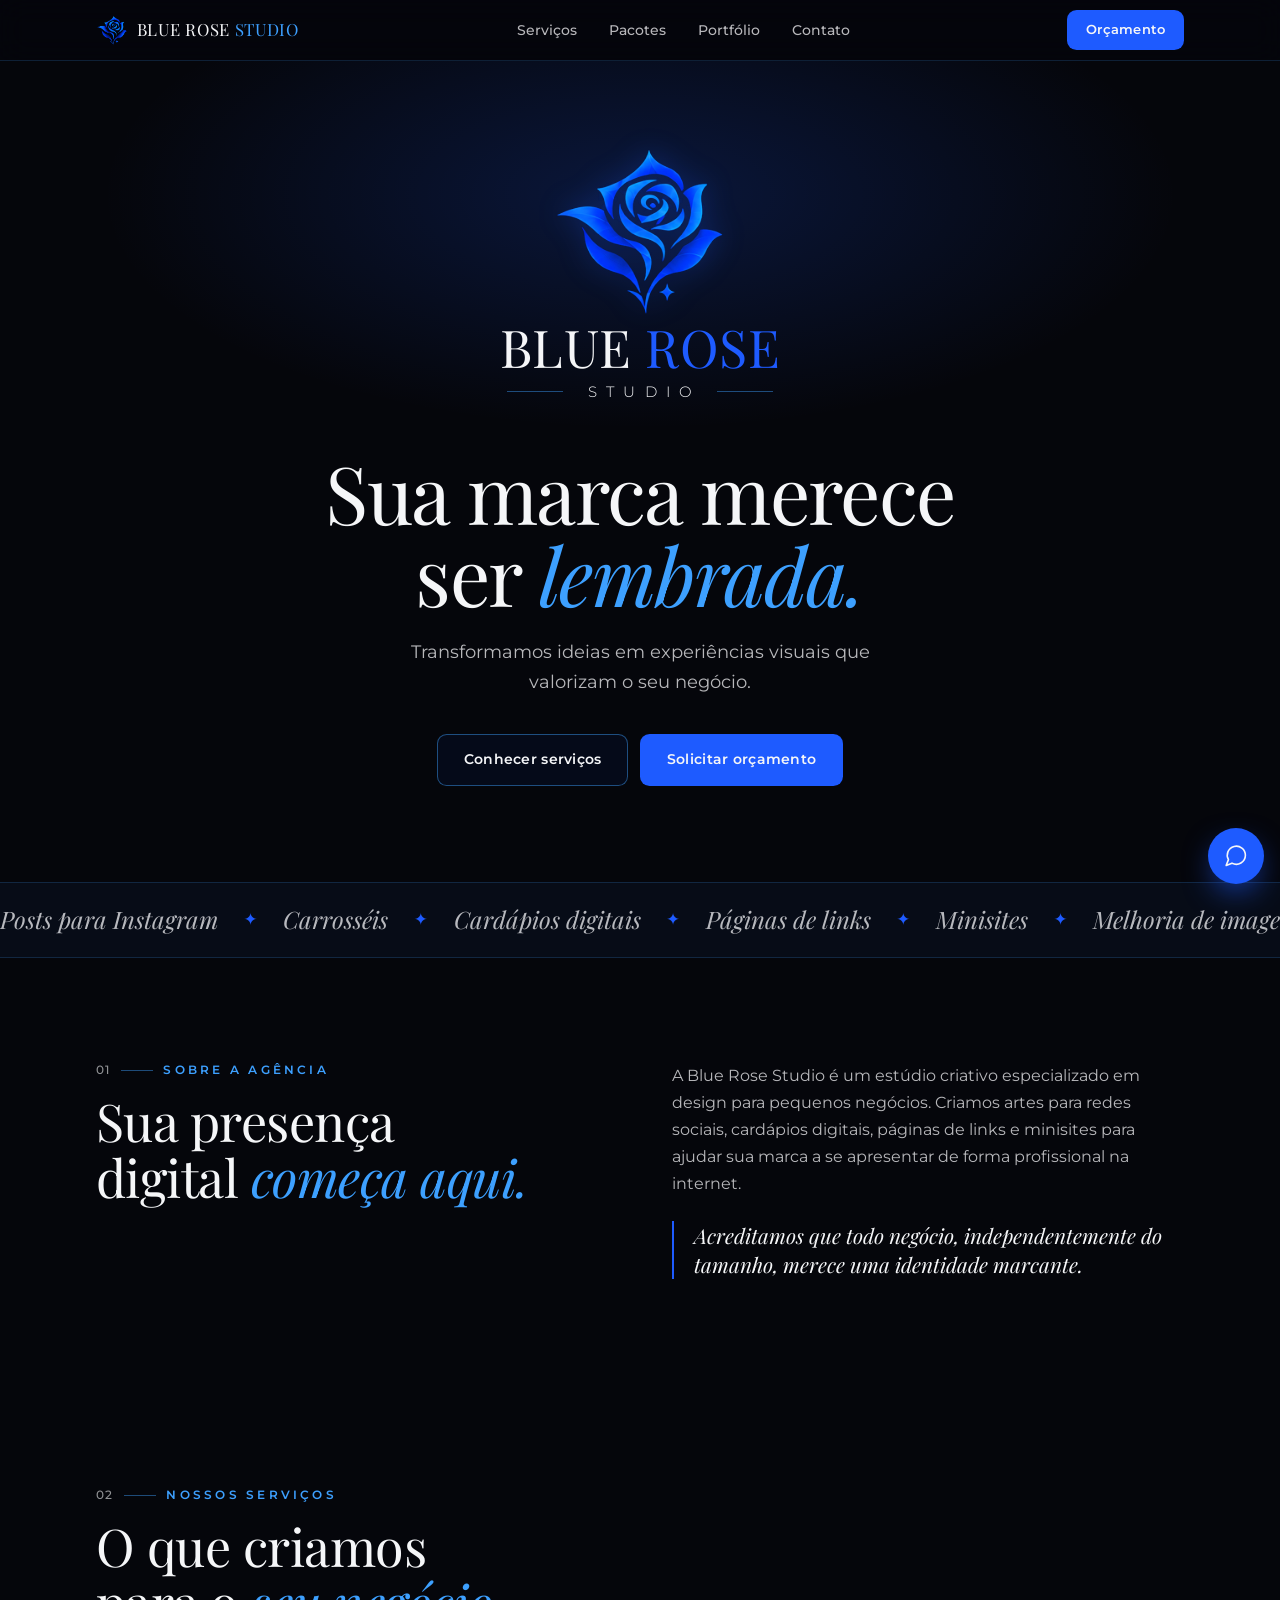
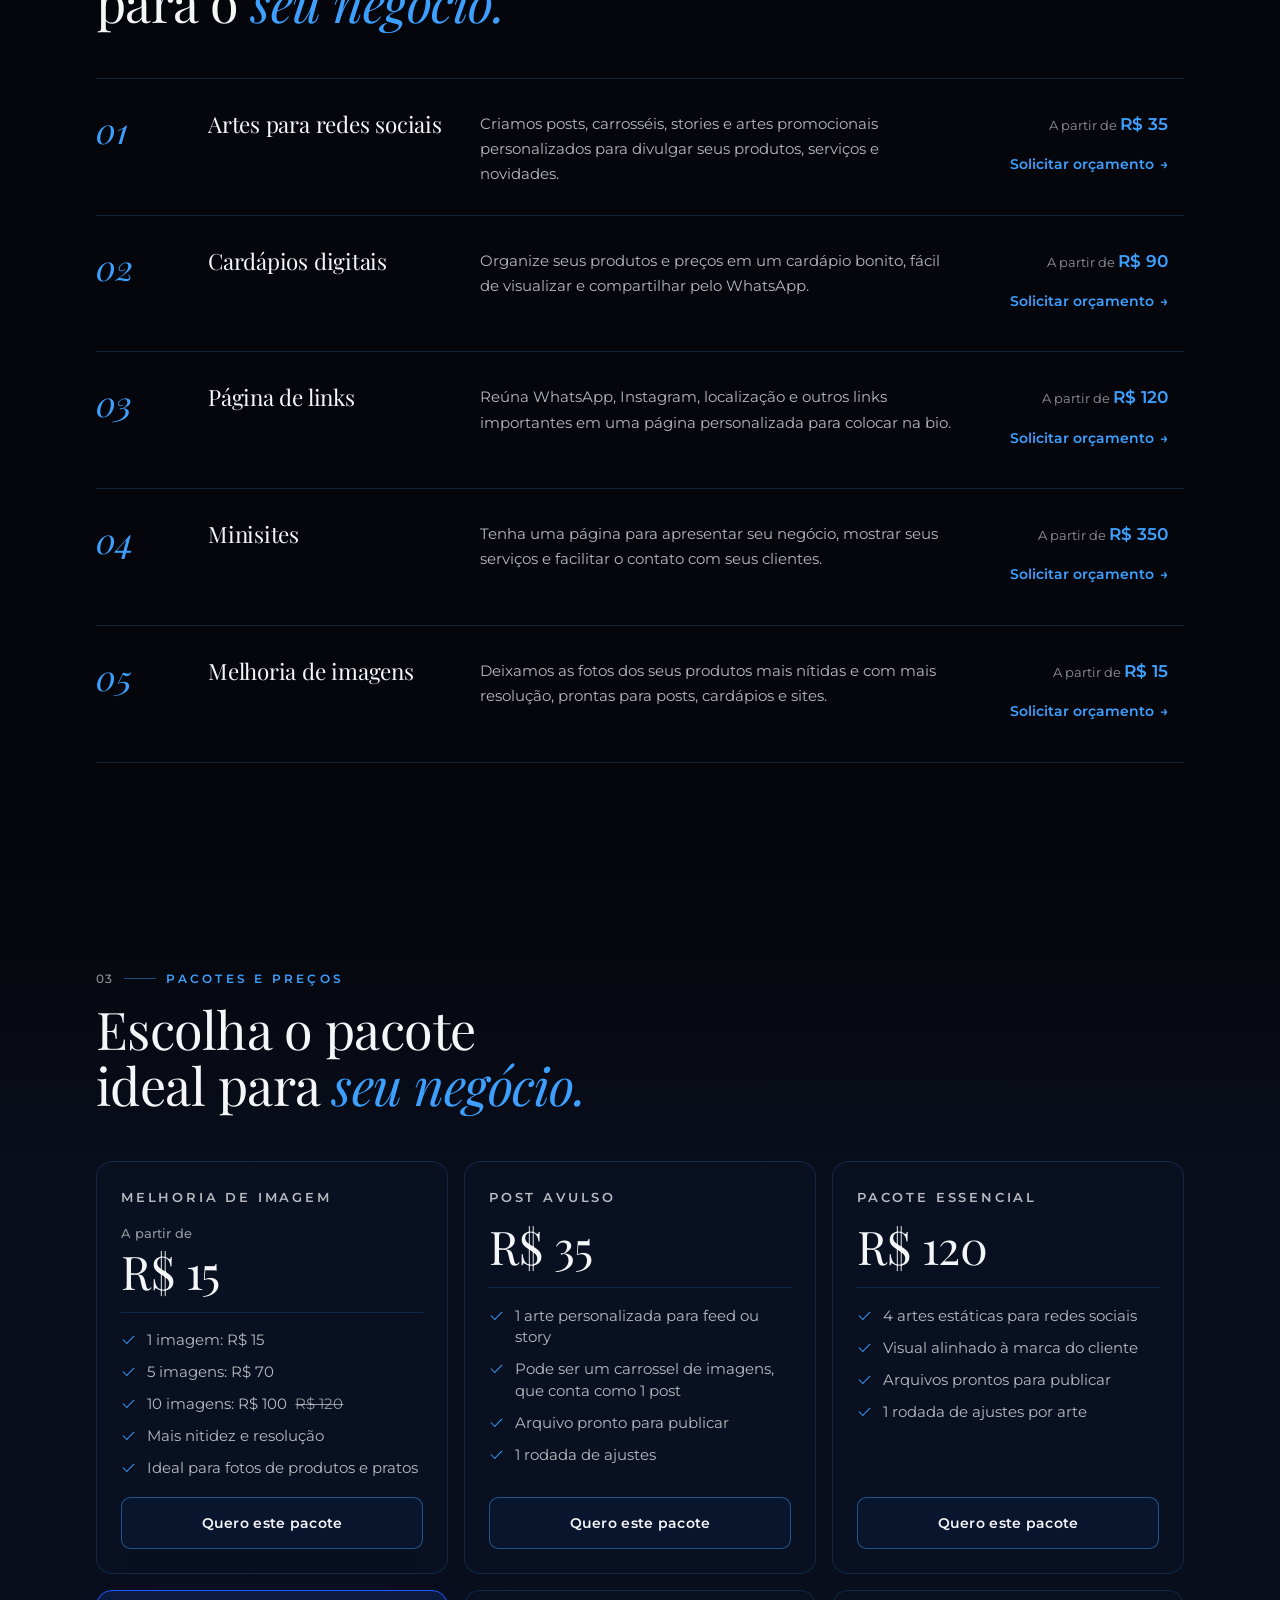
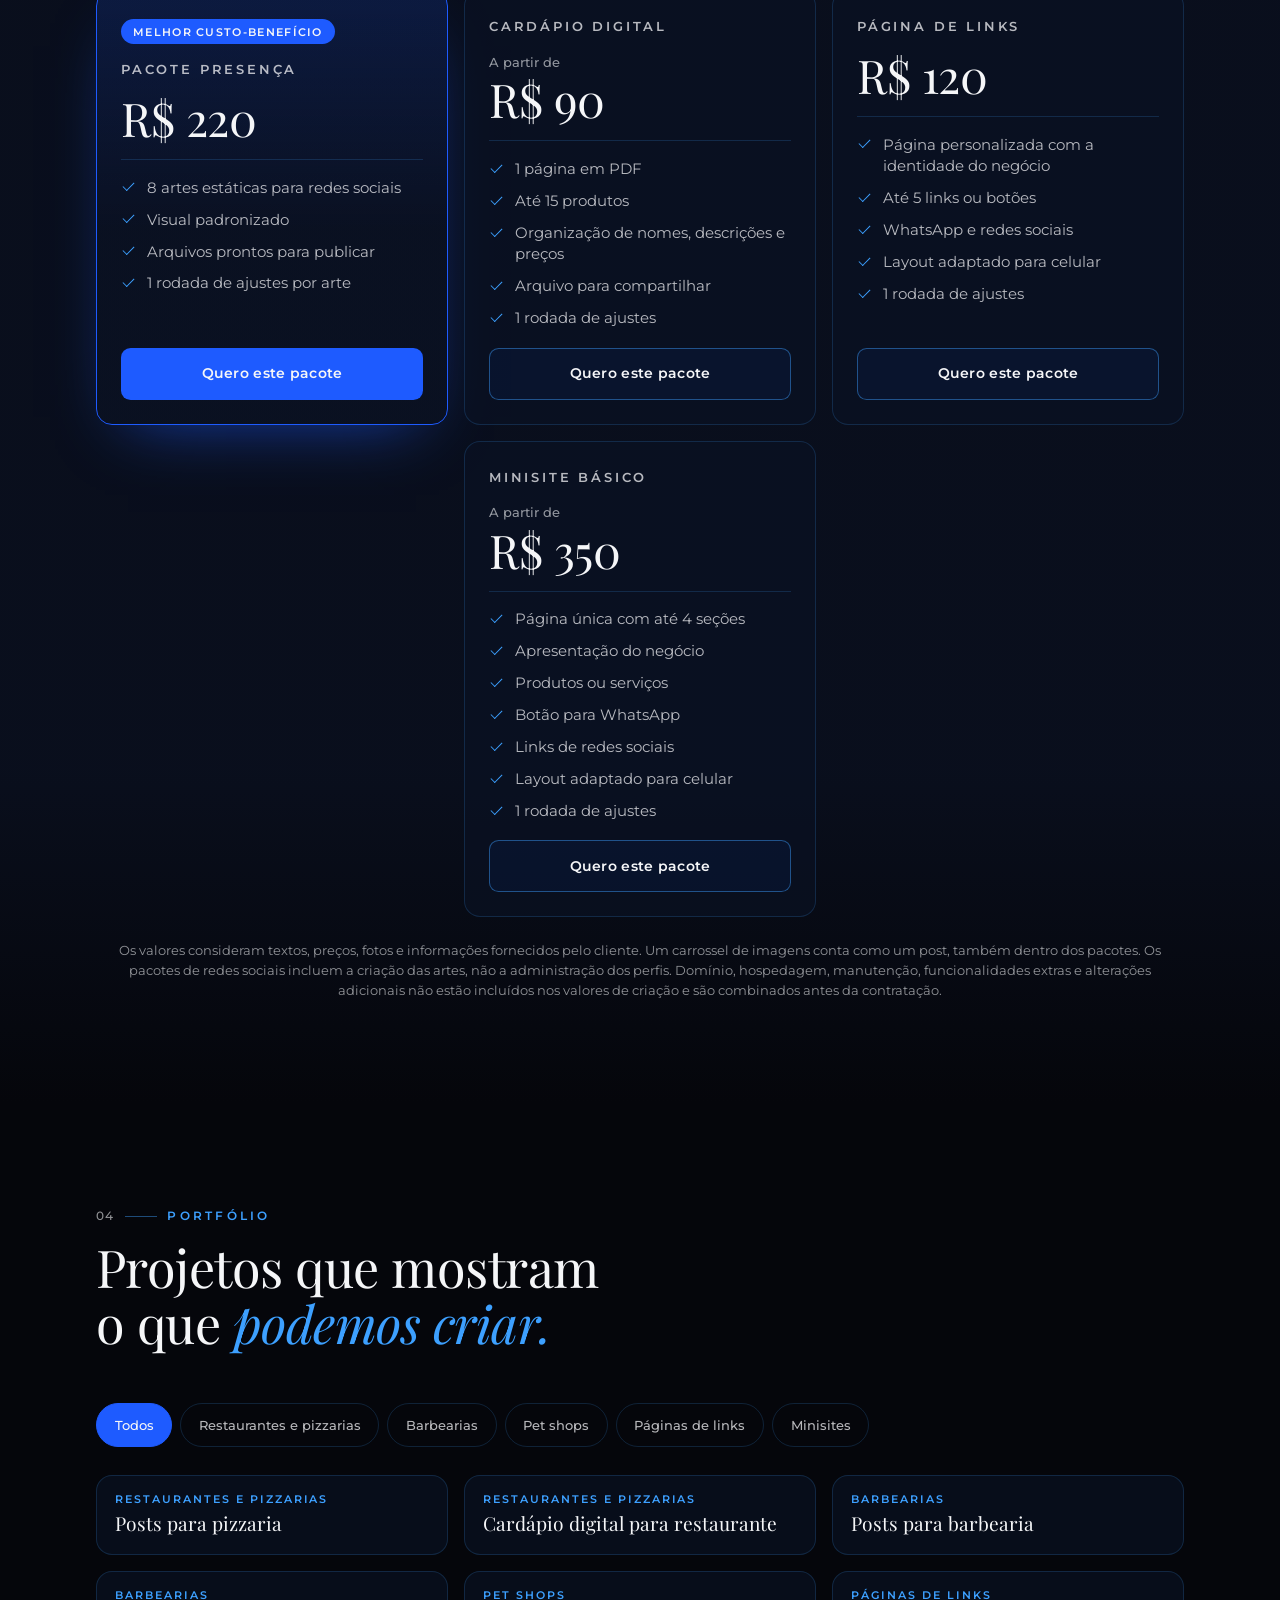
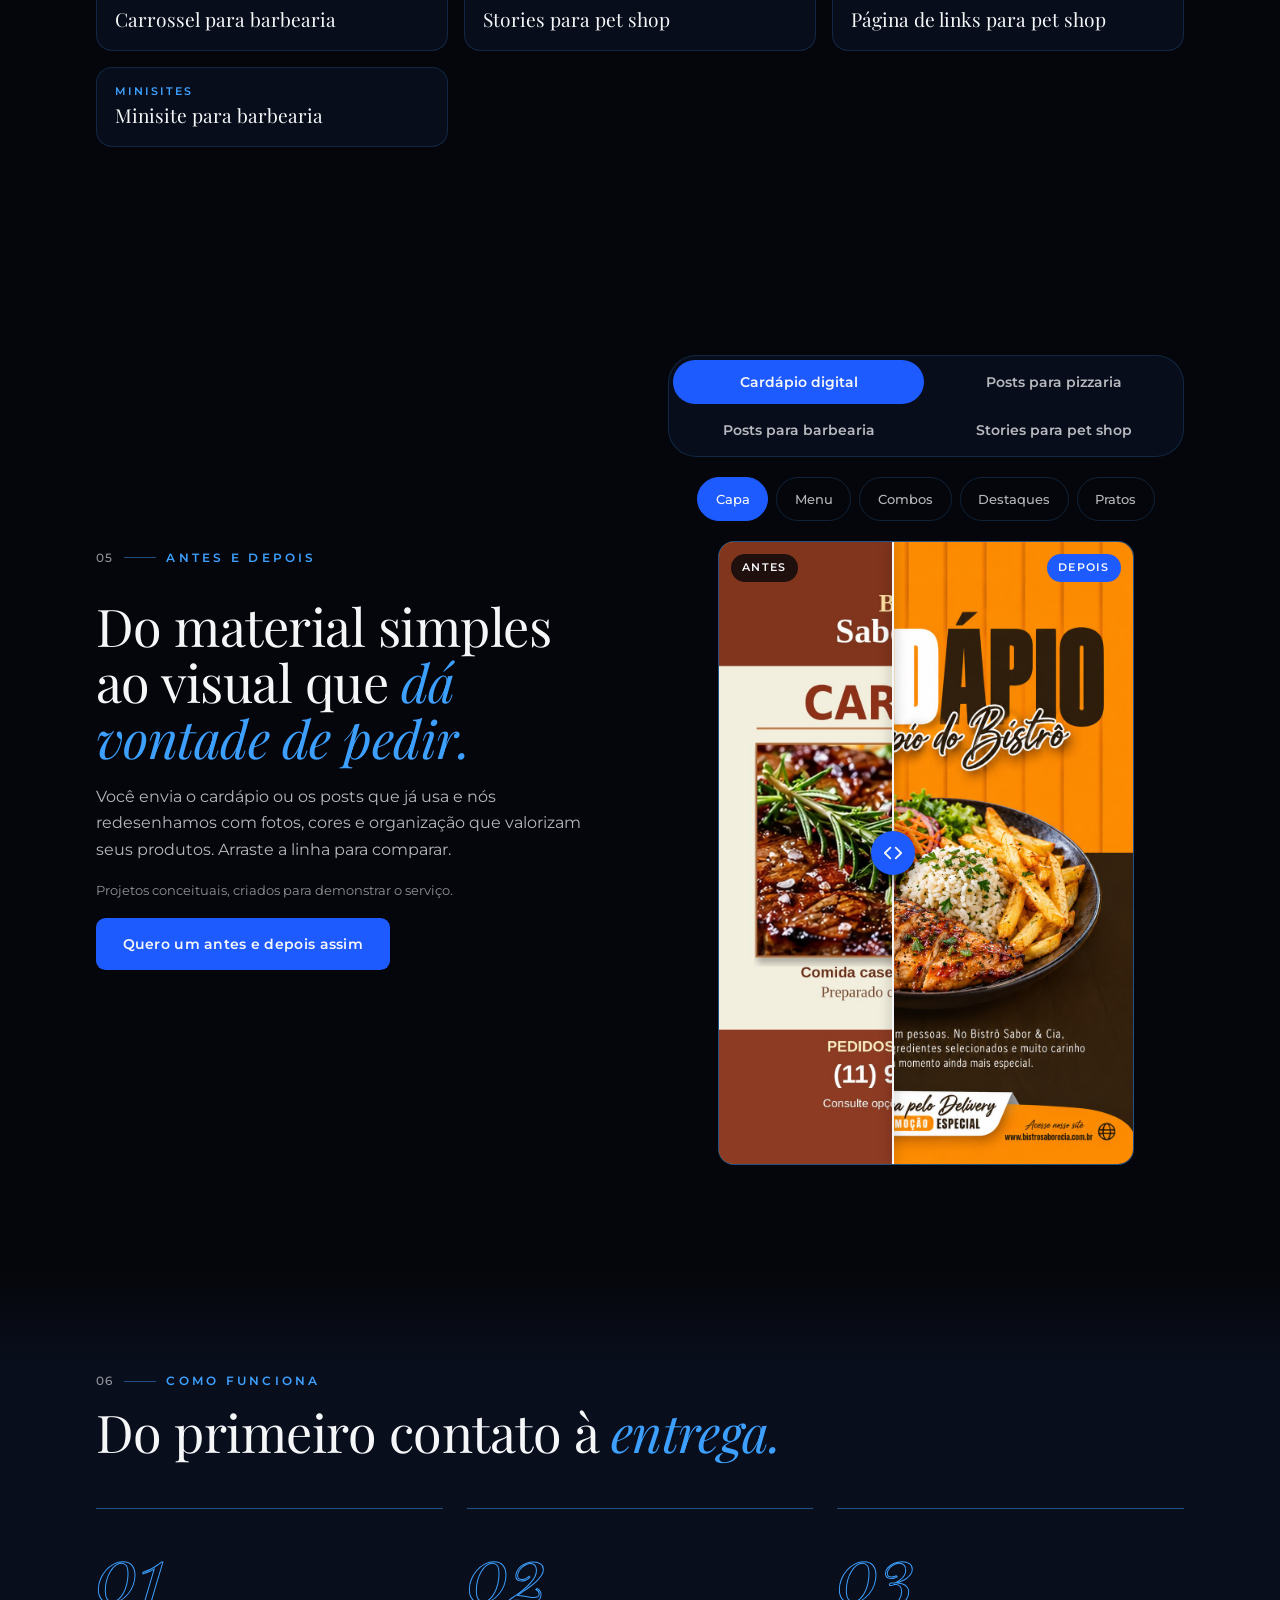
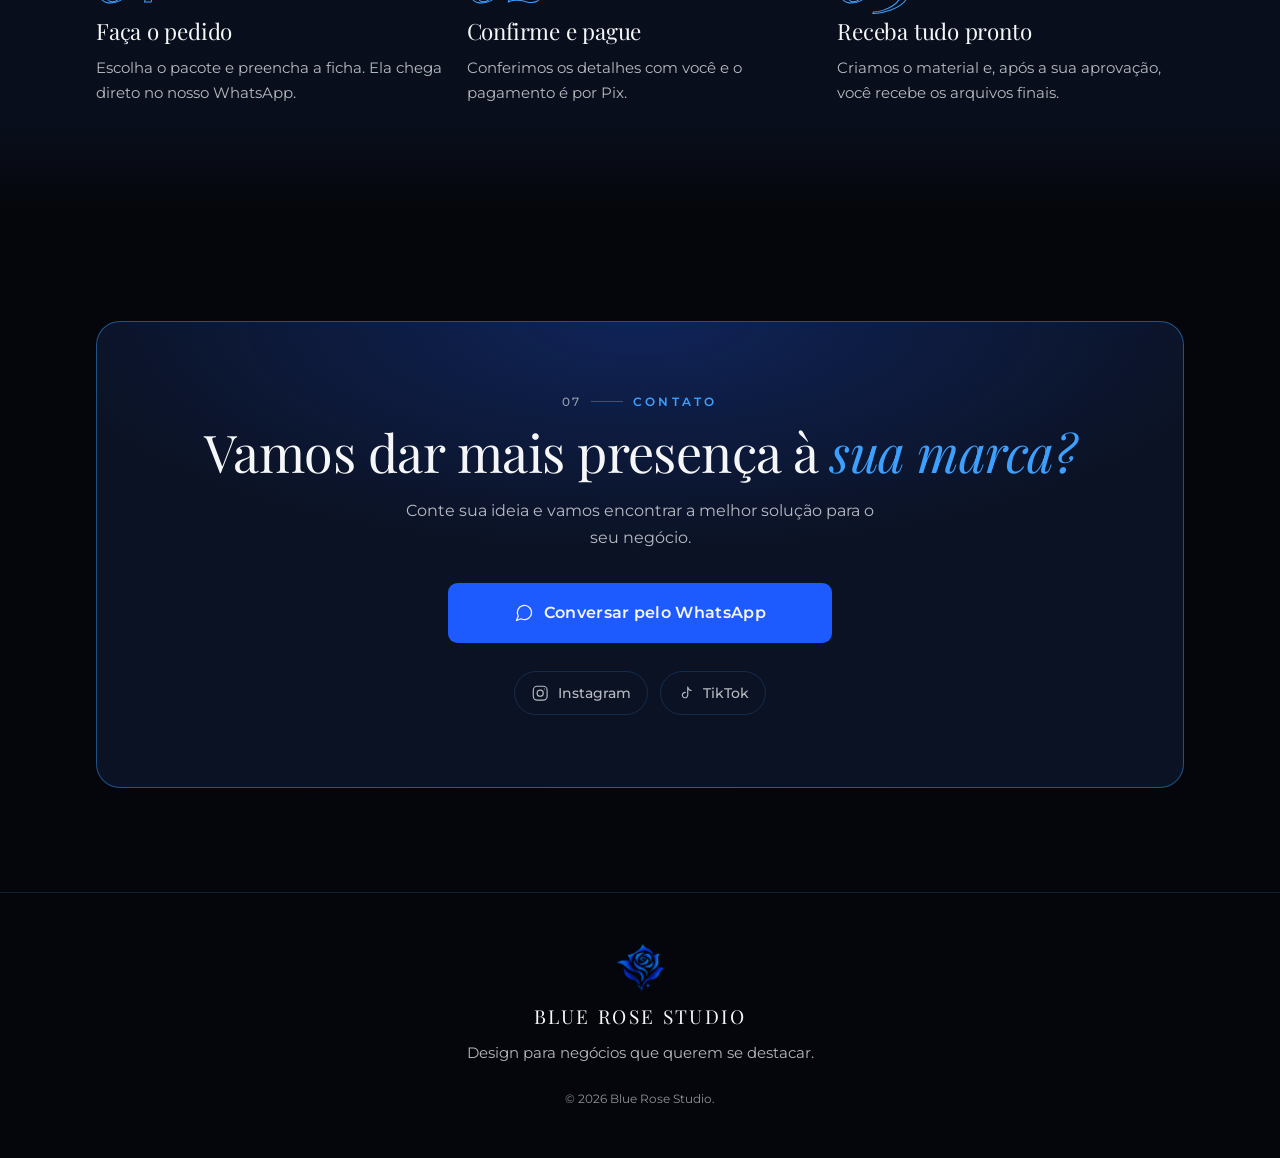
==== commit bd34f244: "Rosa desabrochando na abertura, servicos em lista numerada e melhoria de imagem primeiro nos pacotes" ====
--- a/index.html
+++ b/index.html
@@ -14,7 +14,7 @@
   <link rel="preconnect" href="https://fonts.googleapis.com">
   <link rel="preconnect" href="https://fonts.gstatic.com" crossorigin>
   <link href="https://fonts.googleapis.com/css2?family=Montserrat:wght@300;400;500;600&family=Playfair+Display:wght@400;500&display=swap" rel="stylesheet">
-  <link rel="stylesheet" href="./assets/css/styles.css?v=20">
+  <link rel="stylesheet" href="./assets/css/styles.css?v=21">
   <script>document.documentElement.classList.add('js');</script>
 </head>
 <body>
@@ -40,8 +40,14 @@
     <!-- ===== CABEÇALHO ===== -->
     <section class="hero" id="topo">
       <div class="container hero-inner">
-        <div class="brand-symbol reveal">
-          <img src="./assets/images/rose-symbol.png" alt="Rosa azul, símbolo da Blue Rose Studio" width="420" height="420">
+        <!-- A rosa desabrocha em camadas: miolo, pétalas de dentro, pétalas de fora e folhas -->
+        <div class="brand-symbol">
+          <span class="bloom-ring" aria-hidden="true"></span>
+          <img class="bloom-layer bloom-1" src="./assets/images/rose-symbol.png" alt="" width="420" height="420" aria-hidden="true">
+          <img class="bloom-layer bloom-2" src="./assets/images/rose-symbol.png" alt="" width="420" height="420" aria-hidden="true">
+          <img class="bloom-layer bloom-3" src="./assets/images/rose-symbol.png" alt="" width="420" height="420" aria-hidden="true">
+          <img class="bloom-layer bloom-4" src="./assets/images/rose-symbol.png" alt="" width="420" height="420" aria-hidden="true">
+          <img class="bloom-full" src="./assets/images/rose-symbol.png" alt="Rosa azul, símbolo da Blue Rose Studio" width="420" height="420">
         </div>
         <p class="brand-wordmark reveal">
           <span class="brand-name">Blue <em>Rose</em></span>
@@ -56,11 +62,19 @@
       </div>
     </section>
 
+    <!-- Faixa com os serviços correndo (repetida duas vezes para o movimento não ter emenda) -->
+    <div class="marquee" aria-hidden="true">
+      <div class="marquee-track">
+        <span>Posts para Instagram</span><span>Carrosséis</span><span>Cardápios digitais</span><span>Páginas de links</span><span>Minisites</span><span>Melhoria de imagens</span>
+        <span>Posts para Instagram</span><span>Carrosséis</span><span>Cardápios digitais</span><span>Páginas de links</span><span>Minisites</span><span>Melhoria de imagens</span>
+      </div>
+    </div>
+
     <!-- ===== SOBRE ===== -->
     <section class="section" id="sobre">
       <div class="container about">
         <div class="reveal">
-          <p class="eyebrow">Sobre a agência</p>
+          <p class="eyebrow"><span class="eyebrow-num">01</span>Sobre a agência</p>
           <h2>Sua presença digital <em>começa aqui.</em></h2>
         </div>
         <div class="about-text reveal">
@@ -74,7 +88,7 @@
     <section class="section" id="servicos">
       <div class="container">
         <div class="section-head reveal">
-          <p class="eyebrow">Nossos serviços</p>
+          <p class="eyebrow"><span class="eyebrow-num">02</span>Nossos serviços</p>
           <h2>O que criamos para o <em>seu negócio.</em></h2>
         </div>
 
@@ -138,11 +152,24 @@
     <section class="section section-tinted" id="pacotes">
       <div class="container">
         <div class="section-head reveal">
-          <p class="eyebrow">Pacotes e preços</p>
+          <p class="eyebrow"><span class="eyebrow-num">03</span>Pacotes e preços</p>
           <h2>Escolha o pacote ideal para <em>seu negócio.</em></h2>
         </div>
 
         <div class="pricing-grid">
+          <article class="card price-card reveal">
+            <h3>Melhoria de Imagem</h3>
+            <p class="price"><span class="price-prefix">A partir de</span><span class="price-value">R$ 15</span></p>
+            <ul class="check-list">
+              <li>1 imagem: R$ 15</li>
+              <li>5 imagens: R$ 70</li>
+              <li>10 imagens: R$ 100 <s class="price-old">R$ 120</s></li>
+              <li>Mais nitidez e resolução</li>
+              <li>Ideal para fotos de produtos e pratos</li>
+            </ul>
+            <a class="btn btn-ghost" href="#contato" data-pedido="imagem">Quero este pacote</a>
+          </article>
+
           <article class="card price-card reveal">
             <h3>Post Avulso</h3>
             <p class="price"><span class="price-value">R$ 35</span></p>
@@ -220,19 +247,6 @@
             </ul>
             <a class="btn btn-ghost" href="#contato" data-pedido="minisite">Quero este pacote</a>
           </article>
-
-          <article class="card price-card reveal">
-            <h3>Melhoria de Imagem</h3>
-            <p class="price"><span class="price-prefix">A partir de</span><span class="price-value">R$ 15</span></p>
-            <ul class="check-list">
-              <li>1 imagem: R$ 15</li>
-              <li>5 imagens: R$ 70</li>
-              <li>10 imagens: R$ 100 <s class="price-old">R$ 120</s></li>
-              <li>Mais nitidez e resolução</li>
-              <li>Ideal para fotos de produtos e pratos</li>
-            </ul>
-            <a class="btn btn-ghost" href="#contato" data-pedido="imagem">Quero este pacote</a>
-          </article>
         </div>
 
         <p class="fine-print reveal">Os valores consideram textos, preços, fotos e informações fornecidos pelo cliente. Um carrossel de imagens conta como um post, também dentro dos pacotes. Os pacotes de redes sociais incluem a criação das artes, não a administração dos perfis. Domínio, hospedagem, manutenção, funcionalidades extras e alterações adicionais não estão incluídos nos valores de criação e são combinados antes da contratação.</p>
@@ -245,7 +259,7 @@
     <section class="section" id="portfolio">
       <div class="container">
         <div class="section-head reveal">
-          <p class="eyebrow">Portfólio</p>
+          <p class="eyebrow"><span class="eyebrow-num">04</span>Portfólio</p>
           <h2>Projetos que mostram o que <em>podemos criar.</em></h2>
         </div>
 
@@ -260,7 +274,7 @@
     <section class="section" id="antes-depois">
       <div class="container compare">
         <div class="compare-text reveal">
-          <p class="eyebrow">Antes e depois</p>
+          <p class="eyebrow"><span class="eyebrow-num">05</span>Antes e depois</p>
           <h2>Do material simples ao visual que <em>dá vontade de pedir.</em></h2>
           <p>Você envia o cardápio ou os posts que já usa e nós redesenhamos com fotos, cores e organização que valorizam seus produtos. Arraste a linha para comparar.</p>
           <p class="fine-print">Projetos conceituais, criados para demonstrar o serviço.</p>
@@ -288,7 +302,7 @@
     <section class="section section-tinted" id="como-funciona">
       <div class="container">
         <div class="section-head reveal">
-          <p class="eyebrow">Como funciona</p>
+          <p class="eyebrow"><span class="eyebrow-num">06</span>Como funciona</p>
           <h2>Do primeiro contato à <em>entrega.</em></h2>
         </div>
 
@@ -316,7 +330,7 @@
     <section class="section" id="contato">
       <div class="container">
         <div class="contact-panel reveal">
-          <p class="eyebrow">Contato</p>
+          <p class="eyebrow"><span class="eyebrow-num">07</span>Contato</p>
           <h2>Vamos dar mais presença à <em>sua marca?</em></h2>
           <p class="contact-text">Conte sua ideia e vamos encontrar a melhor solução para o seu negócio.</p>
           <a class="btn btn-primary btn-large" href="#contato" data-whatsapp="Olá! Vim pelo site da Blue Rose Studio e quero dar mais presença à minha marca.">
--- a/assets/css/styles.css
+++ b/assets/css/styles.css
@@ -150,6 +150,24 @@
   letter-spacing: 0.28em;
   line-height: 1.4;
   text-transform: uppercase;
+}
+
+/* Número da seção antes do rótulo: "02 —— Nossos serviços" */
+.eyebrow-num {
+  display: inline-flex;
+  align-items: center;
+  gap: 0.9em;
+  margin-right: 0.9em;
+  color: var(--text-muted);
+  font-weight: 500;
+  letter-spacing: 0.12em;
+}
+
+.eyebrow-num::after {
+  content: "";
+  width: 2rem;
+  height: 1px;
+  background: var(--line-strong);
 }
 
 .section {
@@ -344,7 +362,167 @@
 }
 
 .brand-symbol {
+  position: relative;
   width: clamp(7.5rem, 30vw, 11rem);
+}
+
+/* A rosa desabrocha ao abrir o site: quatro cópias da mesma imagem, cada uma
+   recortada num anel (miolo, pétalas de dentro, pétalas de fora, folhas),
+   abrem girando uma depois da outra. No fim, a imagem inteira cobre as emendas. */
+.bloom-layer {
+  position: absolute;
+  inset: 0;
+  transform-origin: 51% 40%;
+}
+
+.bloom-1 {
+  -webkit-mask-image: radial-gradient(circle at 51% 40%, #000 15%, transparent 15.5%);
+  mask-image: radial-gradient(circle at 51% 40%, #000 15%, transparent 15.5%);
+  --giro: -70deg;
+}
+
+.bloom-2 {
+  -webkit-mask-image: radial-gradient(circle at 51% 40%, transparent 15%, #000 15.5% 27%, transparent 27.5%);
+  mask-image: radial-gradient(circle at 51% 40%, transparent 15%, #000 15.5% 27%, transparent 27.5%);
+  --giro: 45deg;
+}
+
+.bloom-3 {
+  -webkit-mask-image: radial-gradient(circle at 51% 40%, transparent 27%, #000 27.5% 41%, transparent 41.5%);
+  mask-image: radial-gradient(circle at 51% 40%, transparent 27%, #000 27.5% 41%, transparent 41.5%);
+  --giro: -35deg;
+}
+
+.bloom-4 {
+  -webkit-mask-image: radial-gradient(circle at 51% 40%, transparent 41%, #000 41.5%);
+  mask-image: radial-gradient(circle at 51% 40%, transparent 41%, #000 41.5%);
+  --giro: 25deg;
+}
+
+.bloom-full {
+  position: relative;
+  width: 100%;
+}
+
+.bloom-ring {
+  position: absolute;
+  left: 13%;
+  top: 1%;
+  width: 76%;
+  aspect-ratio: 1;
+  border: 1px solid var(--brand-blue-light);
+  border-radius: 50%;
+  opacity: 0;
+  pointer-events: none;
+}
+
+.js .bloom-layer {
+  animation: desabrochar 1.3s var(--ease) both;
+}
+
+.js .bloom-1 { animation-delay: 0.1s; }
+.js .bloom-2 { animation-delay: 0.35s; }
+.js .bloom-3 { animation-delay: 0.6s; }
+.js .bloom-4 { animation-delay: 0.85s; }
+
+.js .bloom-full {
+  animation: rosa-aberta 1.4s ease-out 1.75s both;
+}
+
+.js .bloom-ring {
+  animation: onda 1.6s ease-out 1.5s forwards;
+}
+
+@keyframes desabrochar {
+  from {
+    opacity: 0;
+    transform: scale(0.35) rotate(var(--giro));
+    filter: blur(6px);
+  }
+  55% {
+    opacity: 1;
+  }
+  to {
+    opacity: 1;
+    transform: none;
+    filter: none;
+  }
+}
+
+@keyframes rosa-aberta {
+  from {
+    opacity: 0;
+    filter: drop-shadow(0 0 0 rgba(61, 160, 255, 0));
+  }
+  35% {
+    opacity: 1;
+    filter: drop-shadow(0 0 1.6rem rgba(61, 160, 255, 0.75));
+  }
+  to {
+    opacity: 1;
+    filter: drop-shadow(0 0 0.9rem rgba(30, 91, 255, 0.35));
+  }
+}
+
+@keyframes onda {
+  from {
+    opacity: 0.7;
+    transform: scale(0.5);
+  }
+  to {
+    opacity: 0;
+    transform: scale(1.9);
+  }
+}
+
+/* O nome e o título entram depois que a rosa abre */
+.js .hero .reveal {
+  transition-duration: 1s;
+}
+
+.js .hero .brand-wordmark { transition-delay: 1.1s; }
+.js .hero .hero-title { transition-delay: 1.3s; }
+.js .hero .hero-text { transition-delay: 1.45s; }
+.js .hero .hero-actions { transition-delay: 1.6s; }
+
+/* ----- Faixa de serviços ----- */
+
+.marquee {
+  overflow: hidden;
+  border-block: 1px solid var(--line);
+  background: rgba(11, 18, 36, 0.5);
+}
+
+.marquee-track {
+  display: flex;
+  width: max-content;
+  animation: correr 48s linear infinite;
+}
+
+.marquee span {
+  display: flex;
+  align-items: center;
+  padding-block: 1.1rem;
+  color: var(--text-soft);
+  font-family: var(--heading-family);
+  font-size: clamp(1.15rem, 3vw, 1.5rem);
+  font-style: italic;
+  white-space: nowrap;
+}
+
+.marquee span::after {
+  content: "✦";
+  margin-inline: 1.6rem;
+  color: var(--brand-blue);
+  font-family: var(--body-family);
+  font-size: 0.7em;
+  font-style: normal;
+}
+
+@keyframes correr {
+  to {
+    transform: translateX(-50%);
+  }
 }
 
 .brand-wordmark {
@@ -438,27 +616,73 @@
 
 /* ----- Serviços ----- */
 
+/* Serviços em lista numerada, como um índice, em vez de caixinhas com ícone */
 .services-grid {
   display: grid;
-  gap: 1rem;
+  border-bottom: 1px solid var(--line);
+  counter-reset: servico;
 }
 
 .service-card {
-  display: flex;
-  flex-direction: column;
-  align-items: flex-start;
-  gap: 0.85rem;
-  padding: 1.6rem 1.5rem 1.1rem;
-}
-
-.service-card:hover {
-  border-color: var(--line-strong);
-  transform: translateY(-3px);
+  display: grid;
+  grid-template-columns: 3.25rem minmax(0, 1fr);
+  grid-template-areas:
+    "num titulo"
+    "num texto"
+    "num preco"
+    "num link";
+  align-items: start;
+  gap: 0.5rem 0;
+  padding: 1.75rem 0 1.25rem;
+  border: 0;
+  border-top: 1px solid var(--line);
+  border-radius: 0;
+  background: none;
+  counter-increment: servico;
+}
+
+.service-card::before {
+  content: counter(servico, decimal-leading-zero);
+  grid-area: num;
+  color: var(--brand-blue-light);
+  font-family: var(--heading-family);
+  font-size: 1.6rem;
+  font-style: italic;
+  line-height: 1.1;
+}
+
+.service-card .icon-box {
+  display: none;
+}
+
+.service-card h3 {
+  grid-area: titulo;
+  transition: color 0.25s, transform 0.4s var(--ease);
 }
 
 .service-card p {
+  grid-area: texto;
   color: var(--text-soft);
   font-size: 0.95rem;
+}
+
+.service-card .service-price {
+  grid-area: preco;
+}
+
+.service-card .text-link {
+  grid-area: link;
+  justify-self: start;
+}
+
+.service-card:hover {
+  border-color: var(--line);
+  background: linear-gradient(to right, rgba(30, 91, 255, 0.08), transparent 70%);
+}
+
+.service-card:hover h3 {
+  color: var(--brand-blue-light);
+  transform: translateX(0.35rem);
 }
 
 .service-card .service-price {
@@ -470,10 +694,6 @@
   color: var(--brand-blue-light);
   font-size: 1.05rem;
   font-weight: 600;
-}
-
-.service-card .text-link {
-  margin-top: auto;
 }
 
 .icon-box {
@@ -1231,11 +1451,12 @@
 }
 
 .step-number {
-  color: var(--brand-blue-light);
+  color: transparent;
   font-family: var(--heading-family);
-  font-size: 2.6rem;
+  font-size: clamp(3.5rem, 10vw, 4.75rem);
   font-style: italic;
   line-height: 1;
+  -webkit-text-stroke: 1px var(--brand-blue-light);
 }
 
 .step p {
@@ -1396,14 +1617,12 @@
     max-width: none;
   }
 
-  .services-grid,
   .pricing-grid,
   .portfolio-grid {
     grid-template-columns: repeat(2, minmax(0, 1fr));
   }
 
   /* Card que sobra sozinho na última linha ocupa a linha inteira */
-  .services-grid > :last-child:nth-child(odd),
   .pricing-grid > :last-child:nth-child(odd) {
     grid-column: 1 / -1;
   }
@@ -1464,7 +1683,21 @@
   }
 
   .service-card {
-    padding: 2rem 2rem 1.4rem;
+    grid-template-columns: 5rem minmax(0, 15rem) minmax(0, 1fr) 11rem;
+    grid-template-areas:
+      "num titulo texto preco"
+      "num titulo texto link";
+    gap: 0.25rem 2rem;
+    padding: 2rem 1rem 1.75rem 0;
+  }
+
+  .service-card::before {
+    font-size: 2.2rem;
+  }
+
+  .service-card .service-price,
+  .service-card .text-link {
+    justify-self: end;
   }
 
   .site-footer {
@@ -1489,7 +1722,14 @@
   }
 
   .dialog-media.is-gallery a,
-  .project-more {
+  .project-more,
+  .js .bloom-layer,
+  .js .bloom-full,
+  .marquee-track {
     animation: none;
   }
-}
+
+  .js .bloom-ring {
+    display: none;
+  }
+}
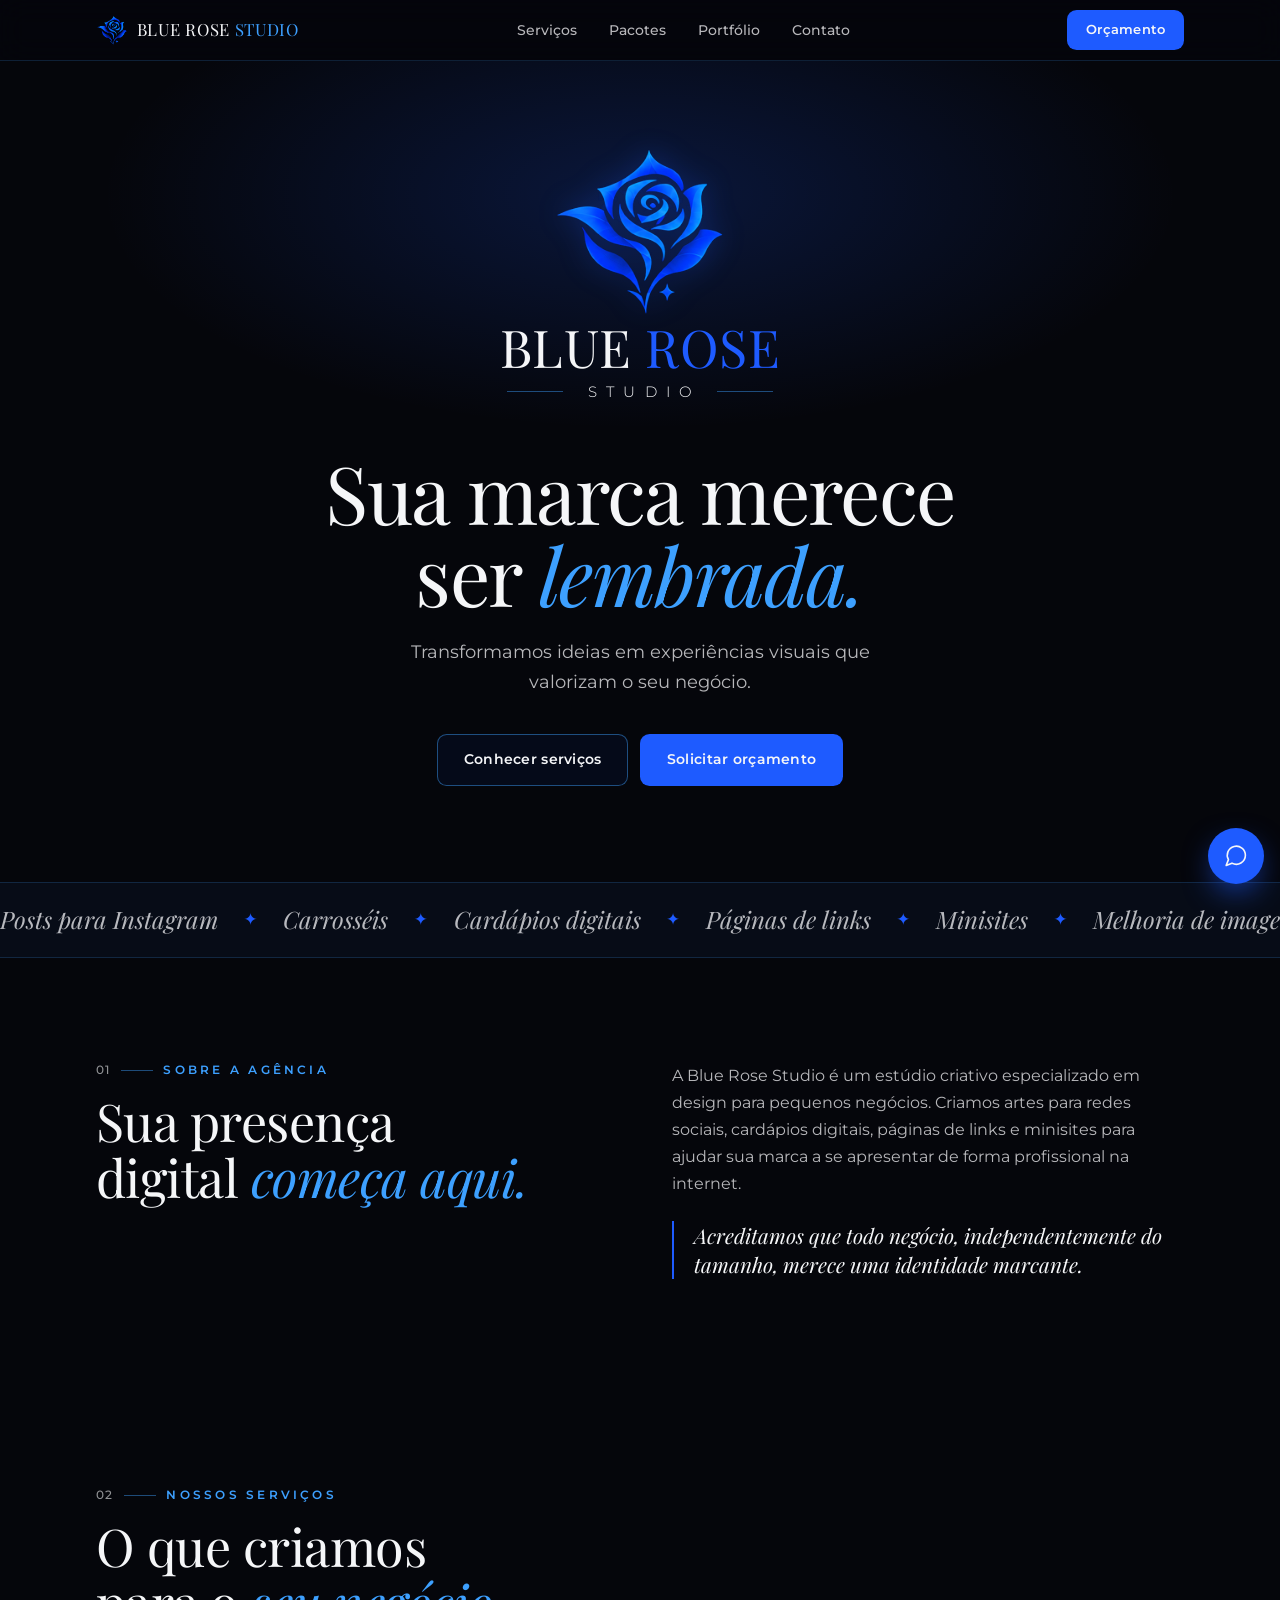
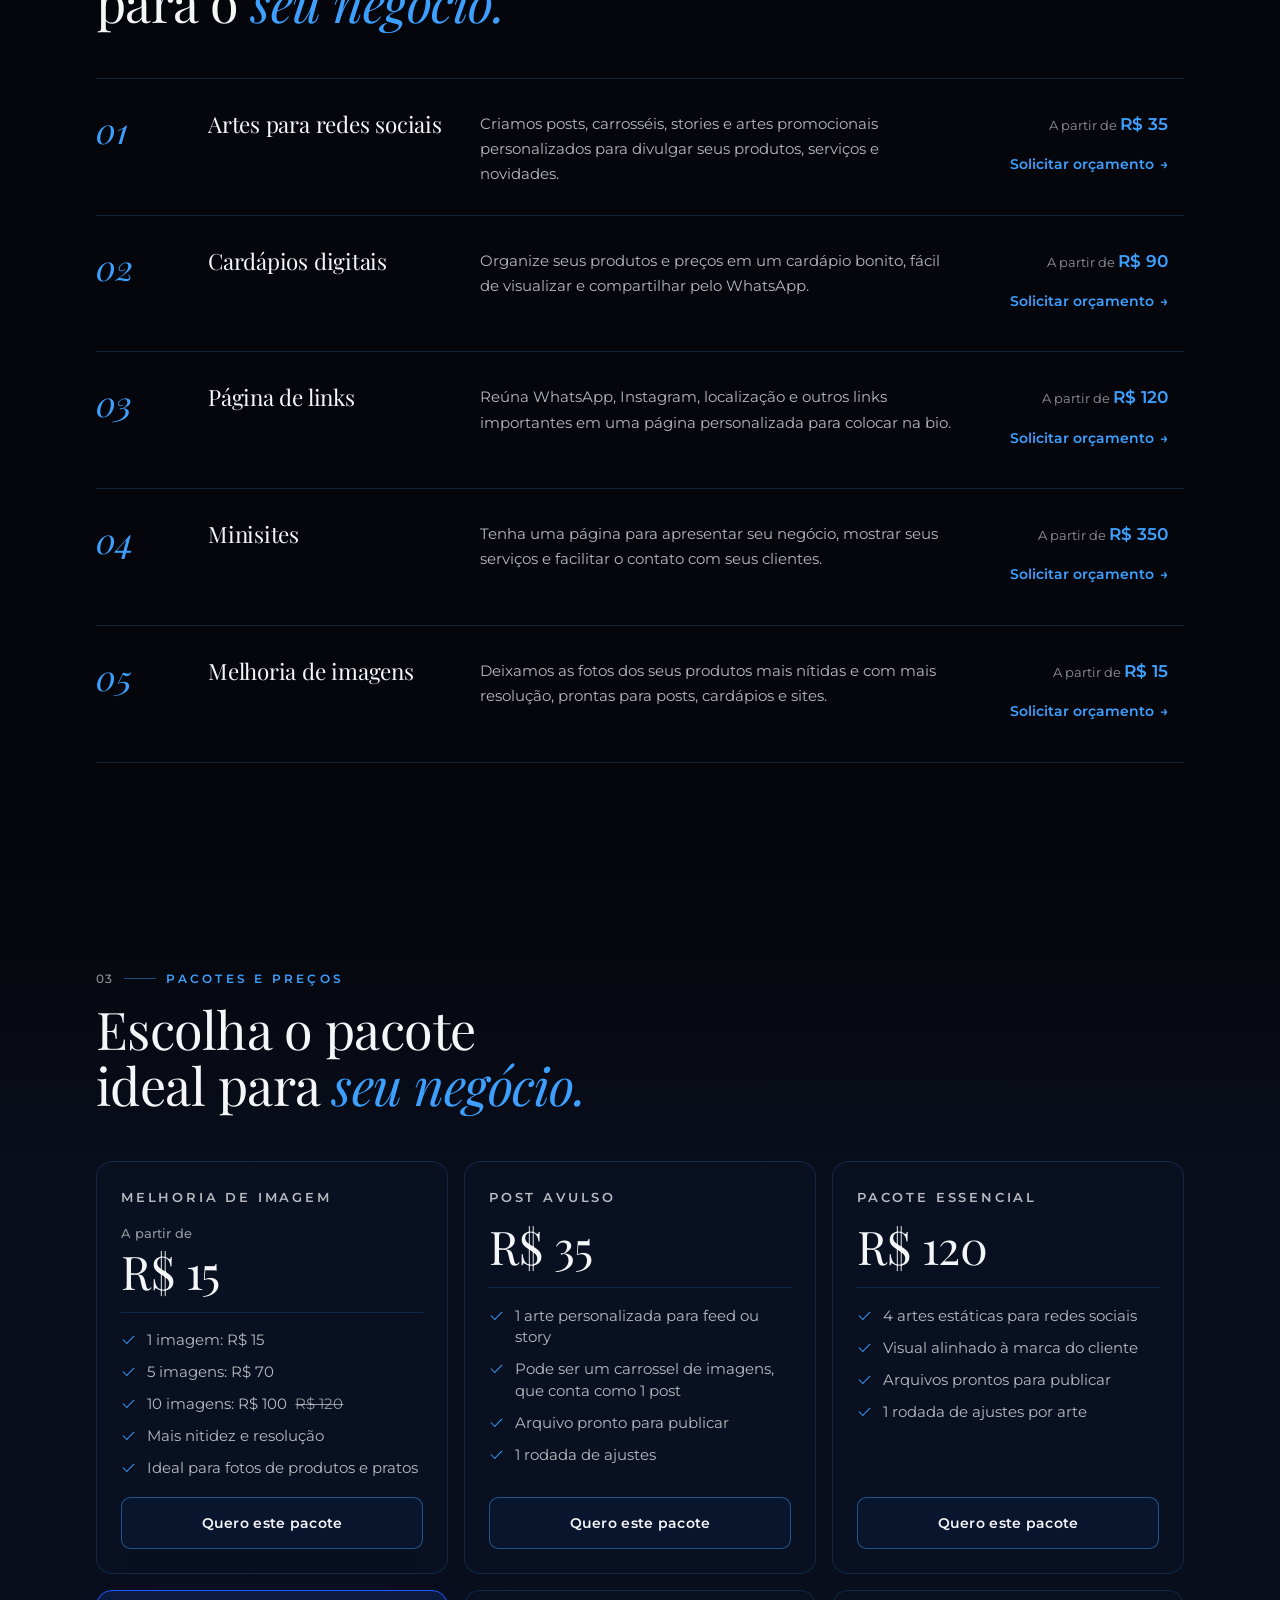
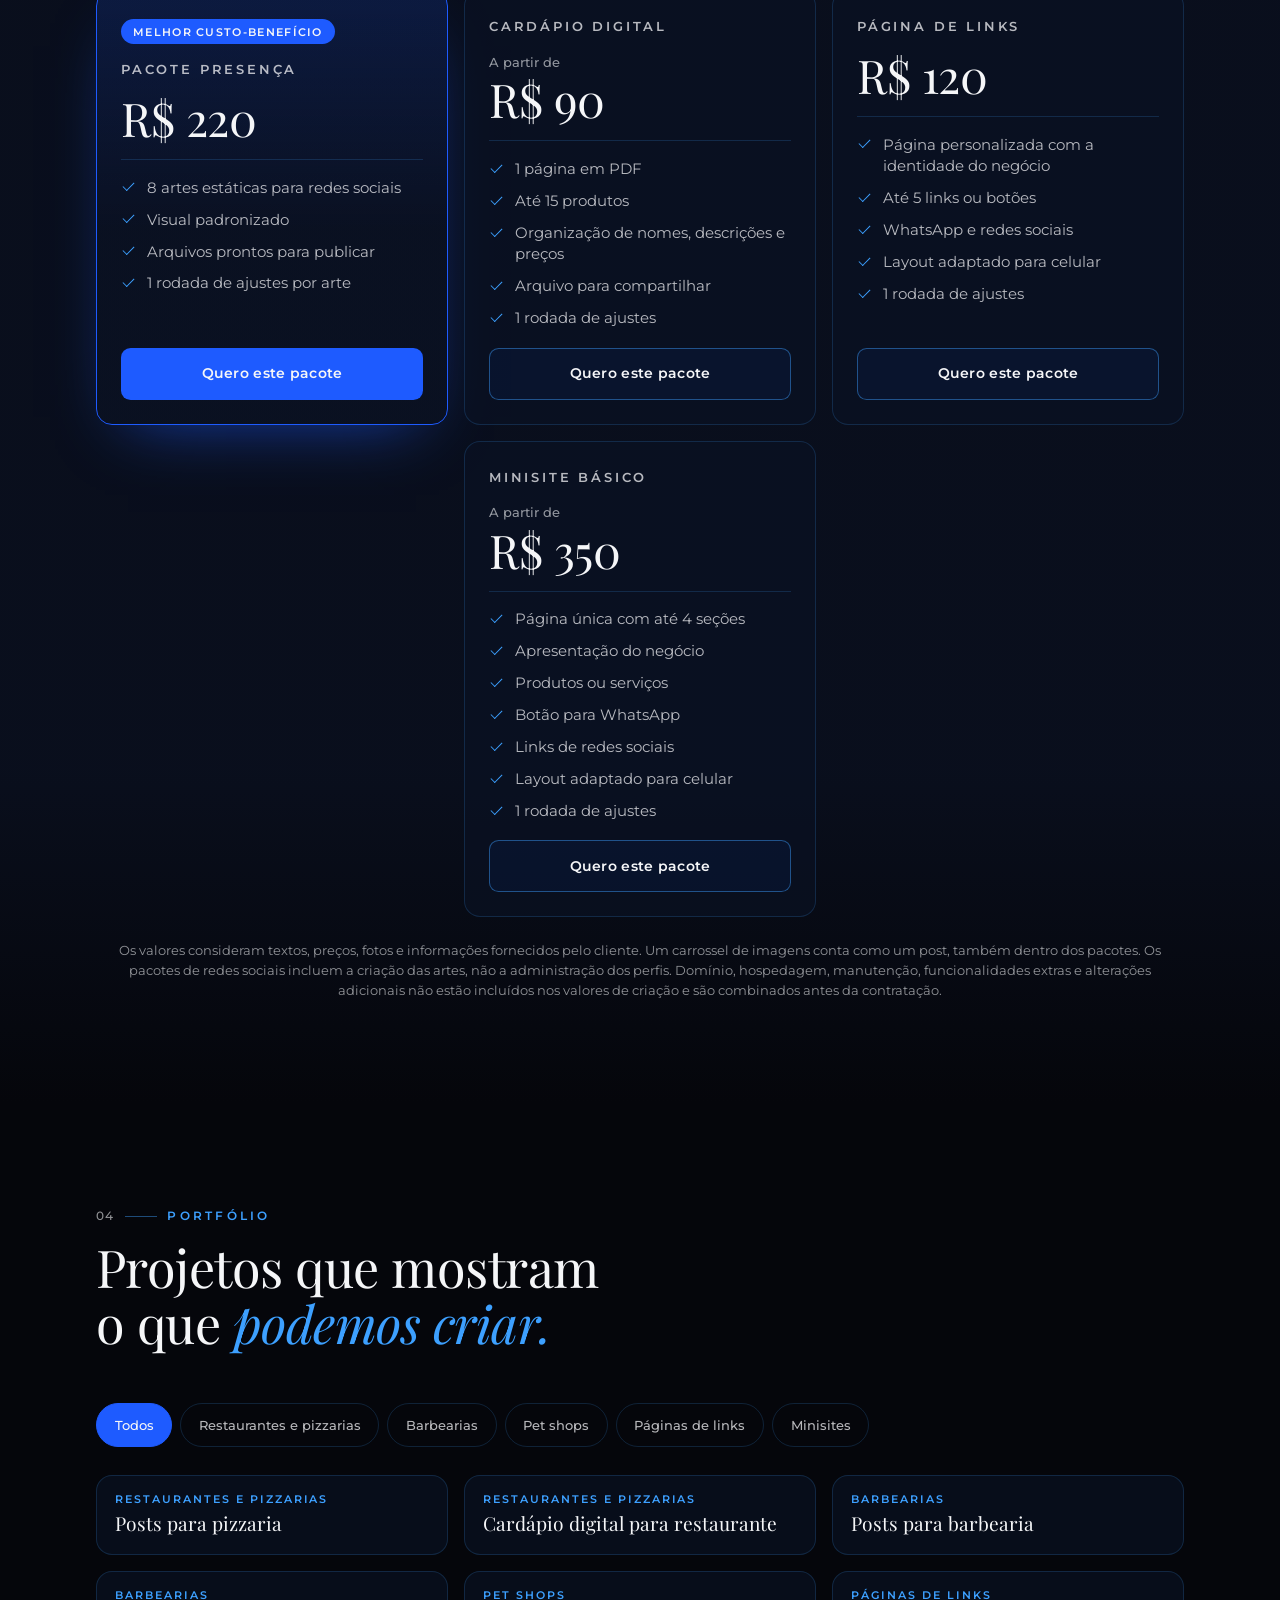
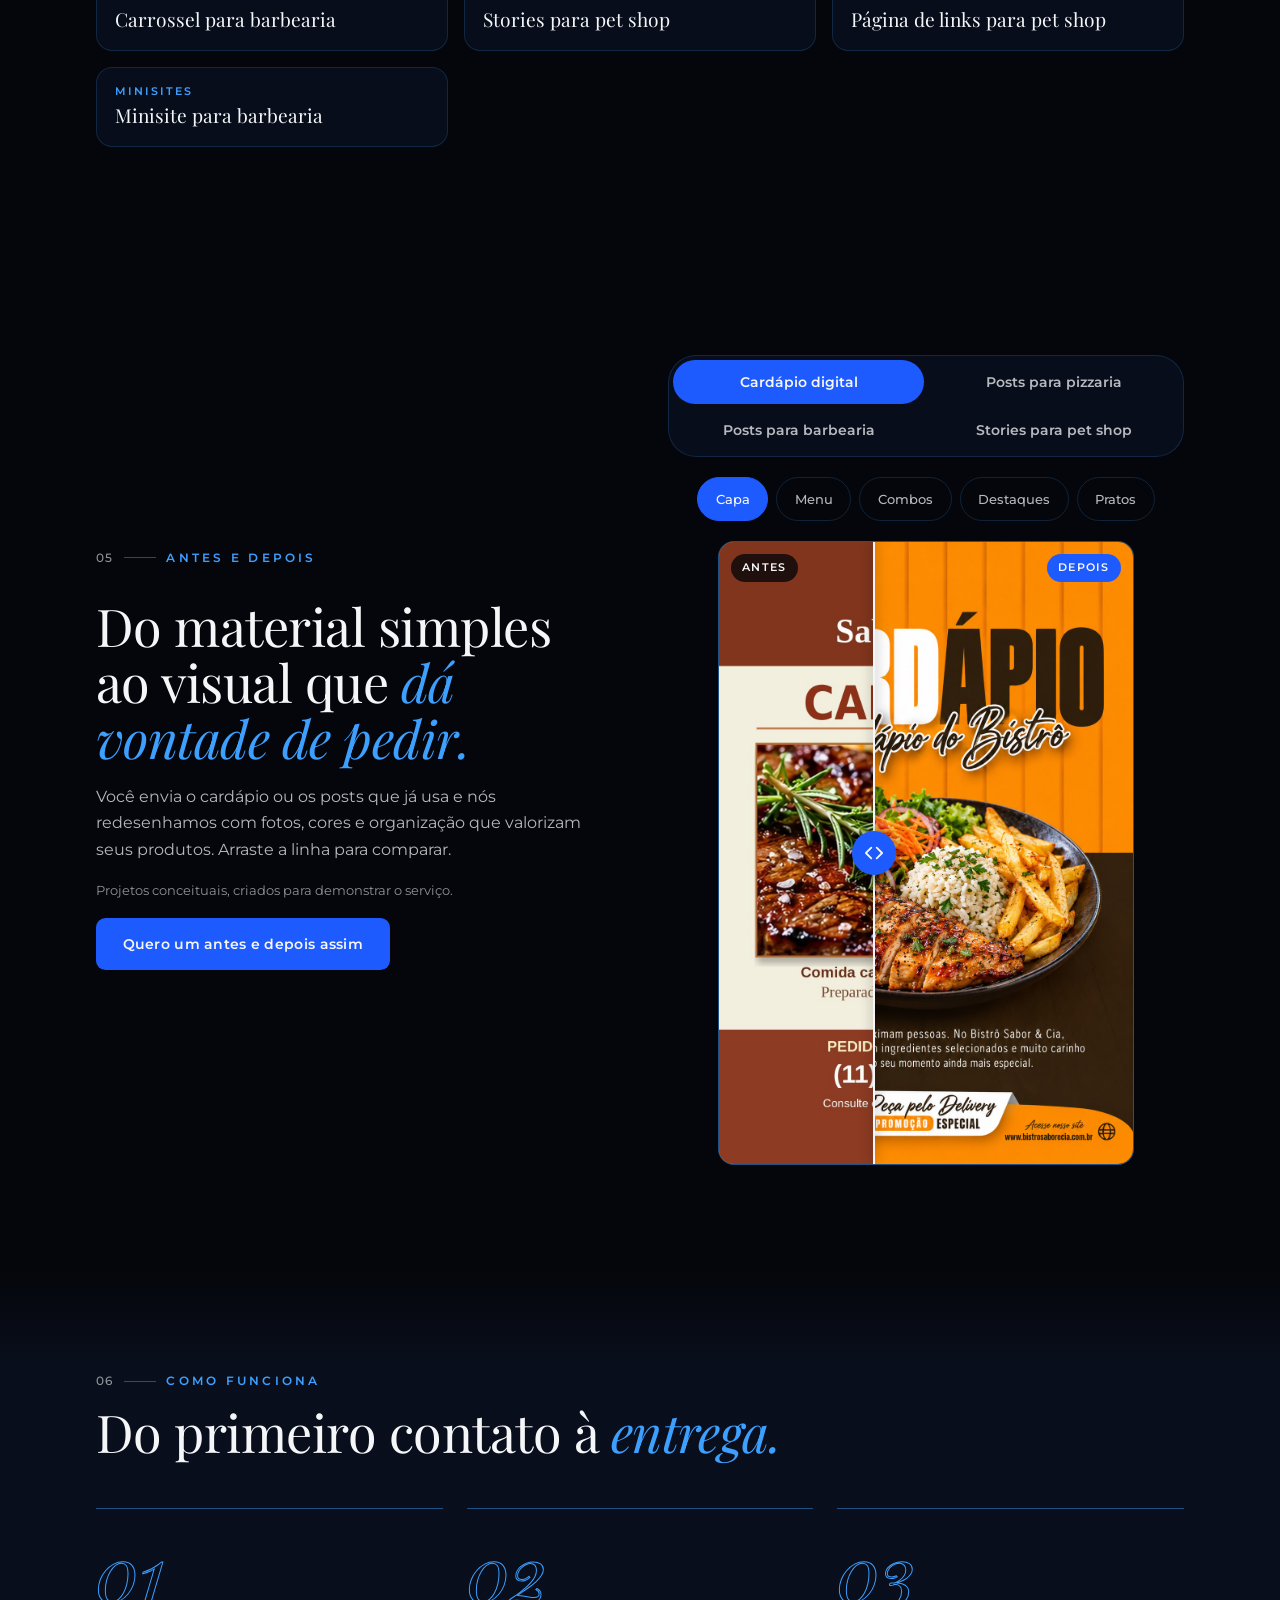
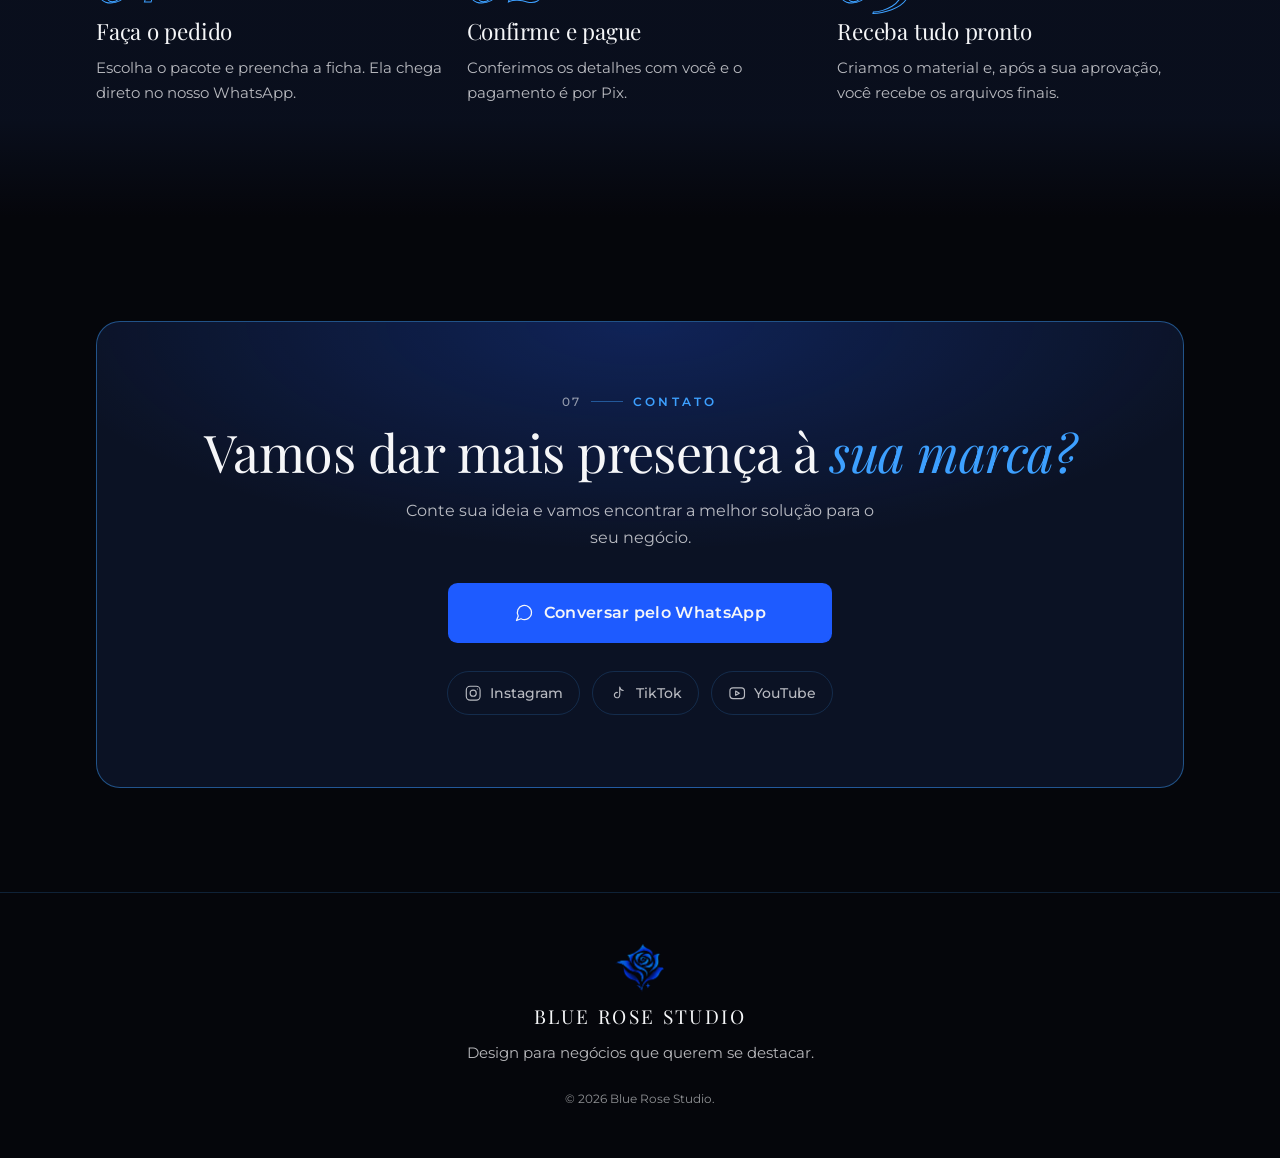
==== commit 142c2427: "Adiciona o canal do YouTube ao site e a pagina da bio Co-Authored-By: Claude Opus 5.5 <noreply@anthr" ====
--- a/index.html
+++ b/index.html
@@ -352,6 +352,12 @@
               </a>
             </li>
             <li>
+              <a href="#contato" data-link="youtube">
+                <svg viewBox="0 0 24 24"><rect x="2.5" y="5" width="19" height="14" rx="4"/><path d="M10 9.2v5.6l4.8-2.8z"/></svg>
+                YouTube
+              </a>
+            </li>
+            <li>
               <a href="#contato" data-link="email">
                 <svg viewBox="0 0 24 24" aria-hidden="true"><rect x="3" y="5" width="18" height="14" rx="2"/><path d="M3 7l9 6 9-6"/></svg>
                 E-mail
@@ -522,8 +528,8 @@
     </div>
   </dialog>
 
-  <script src="./assets/js/config.js?v=19"></script>
+  <script src="./assets/js/config.js?v=20"></script>
   <script src="./assets/js/links.js?v=19"></script>
-  <script src="./assets/js/script.js?v=23"></script>
+  <script src="./assets/js/script.js?v=24"></script>
 </body>
 </html>
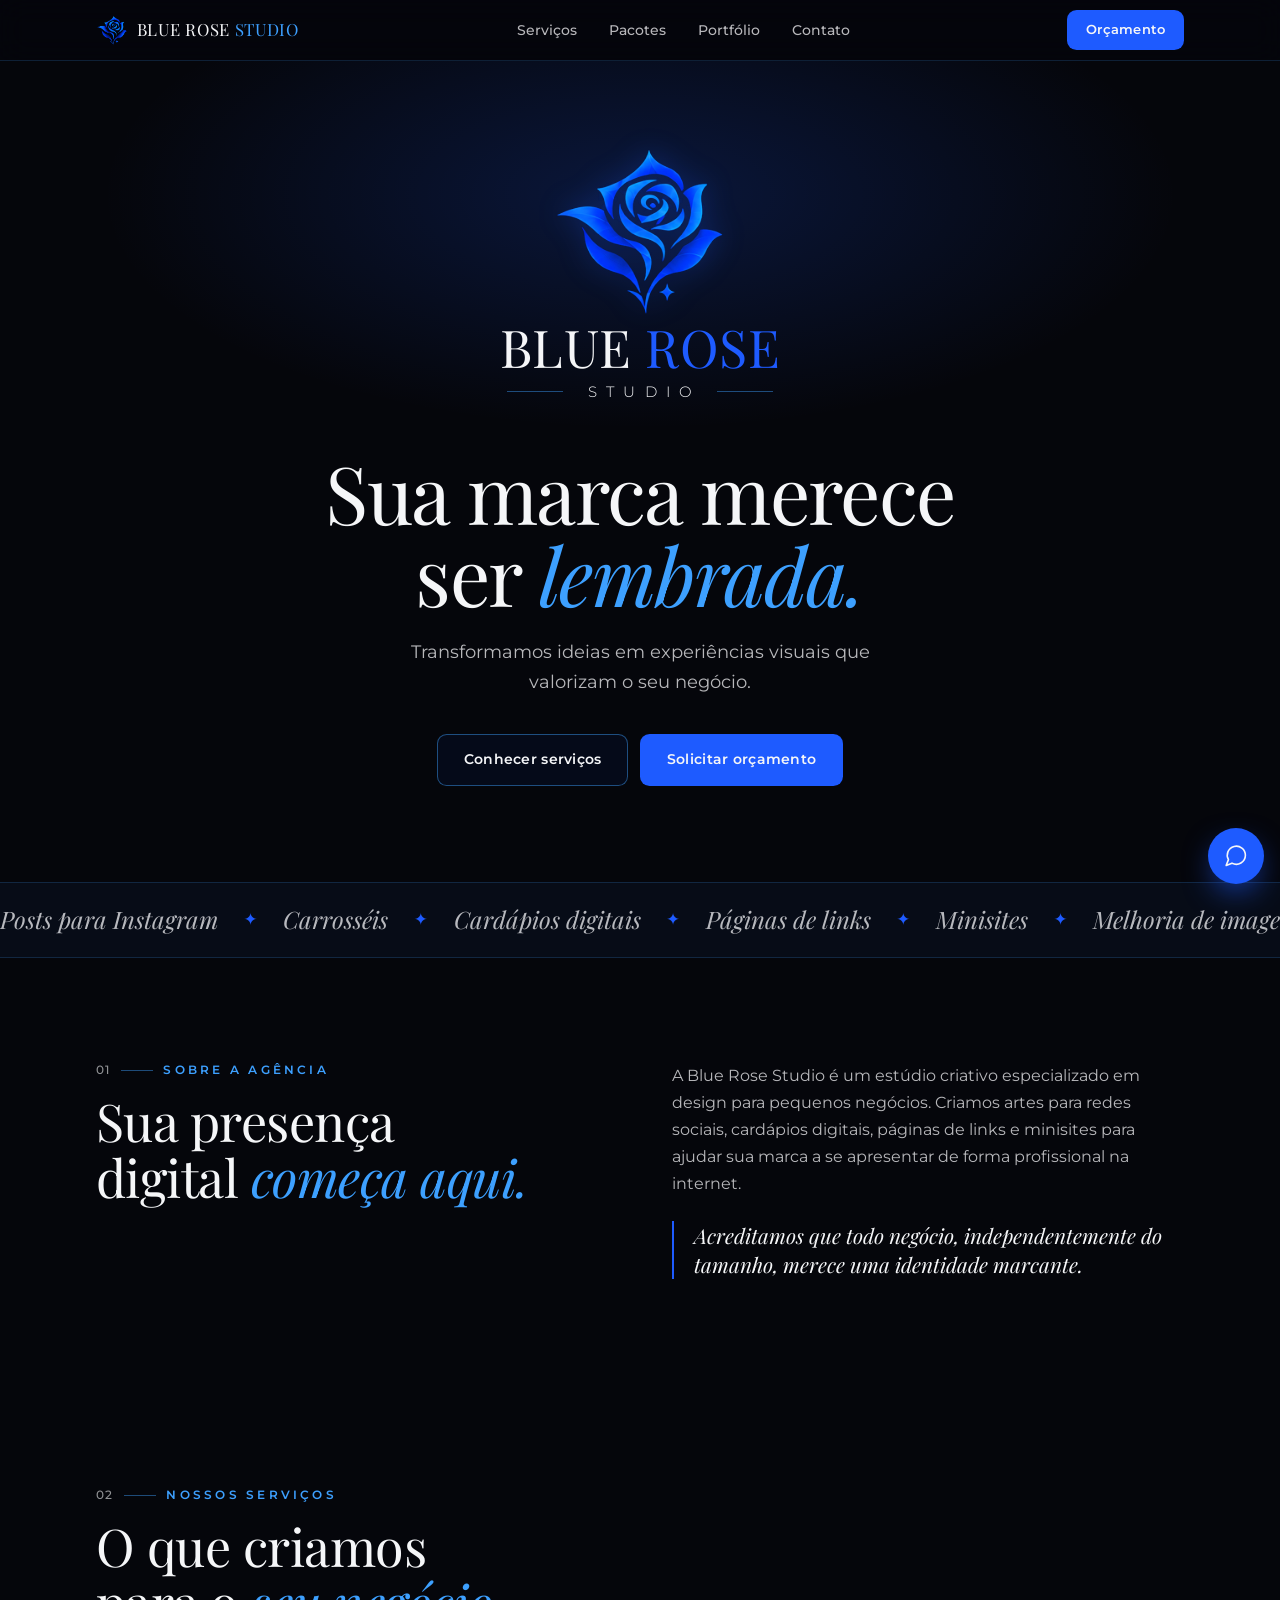
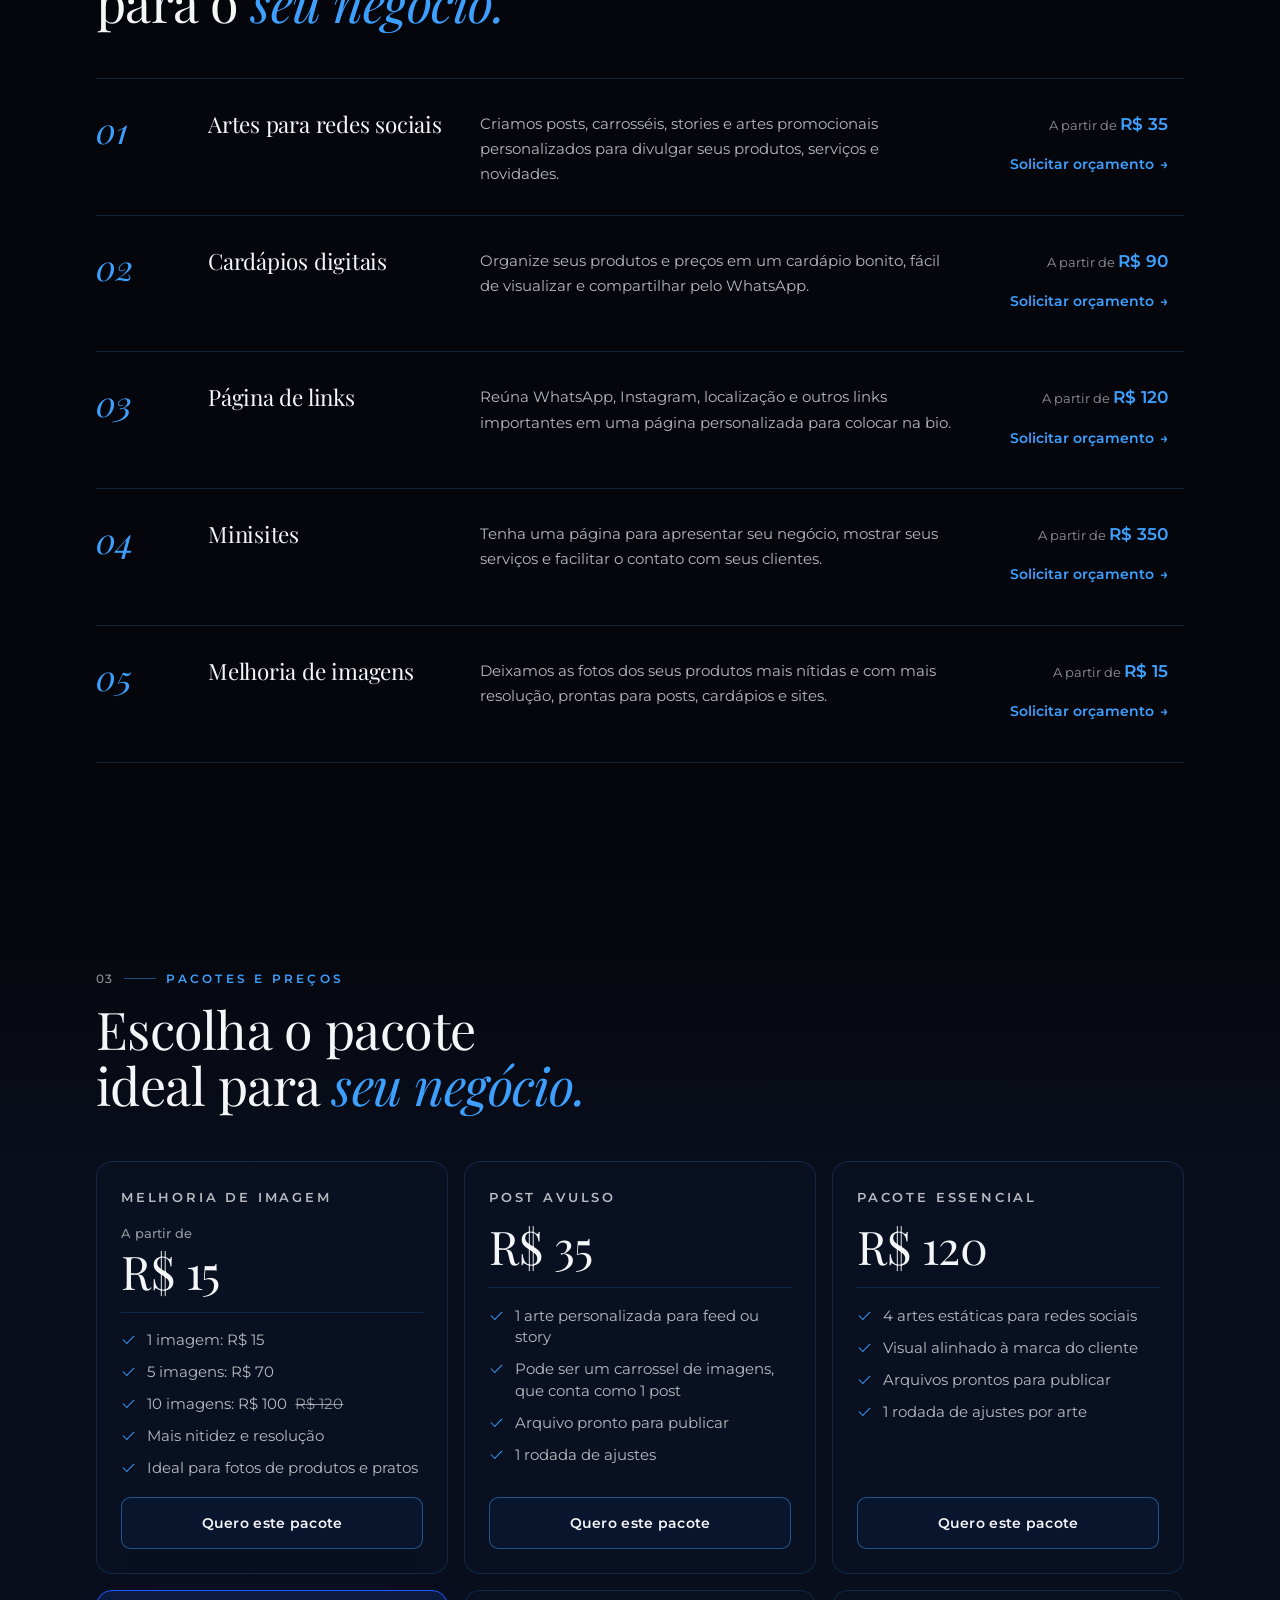
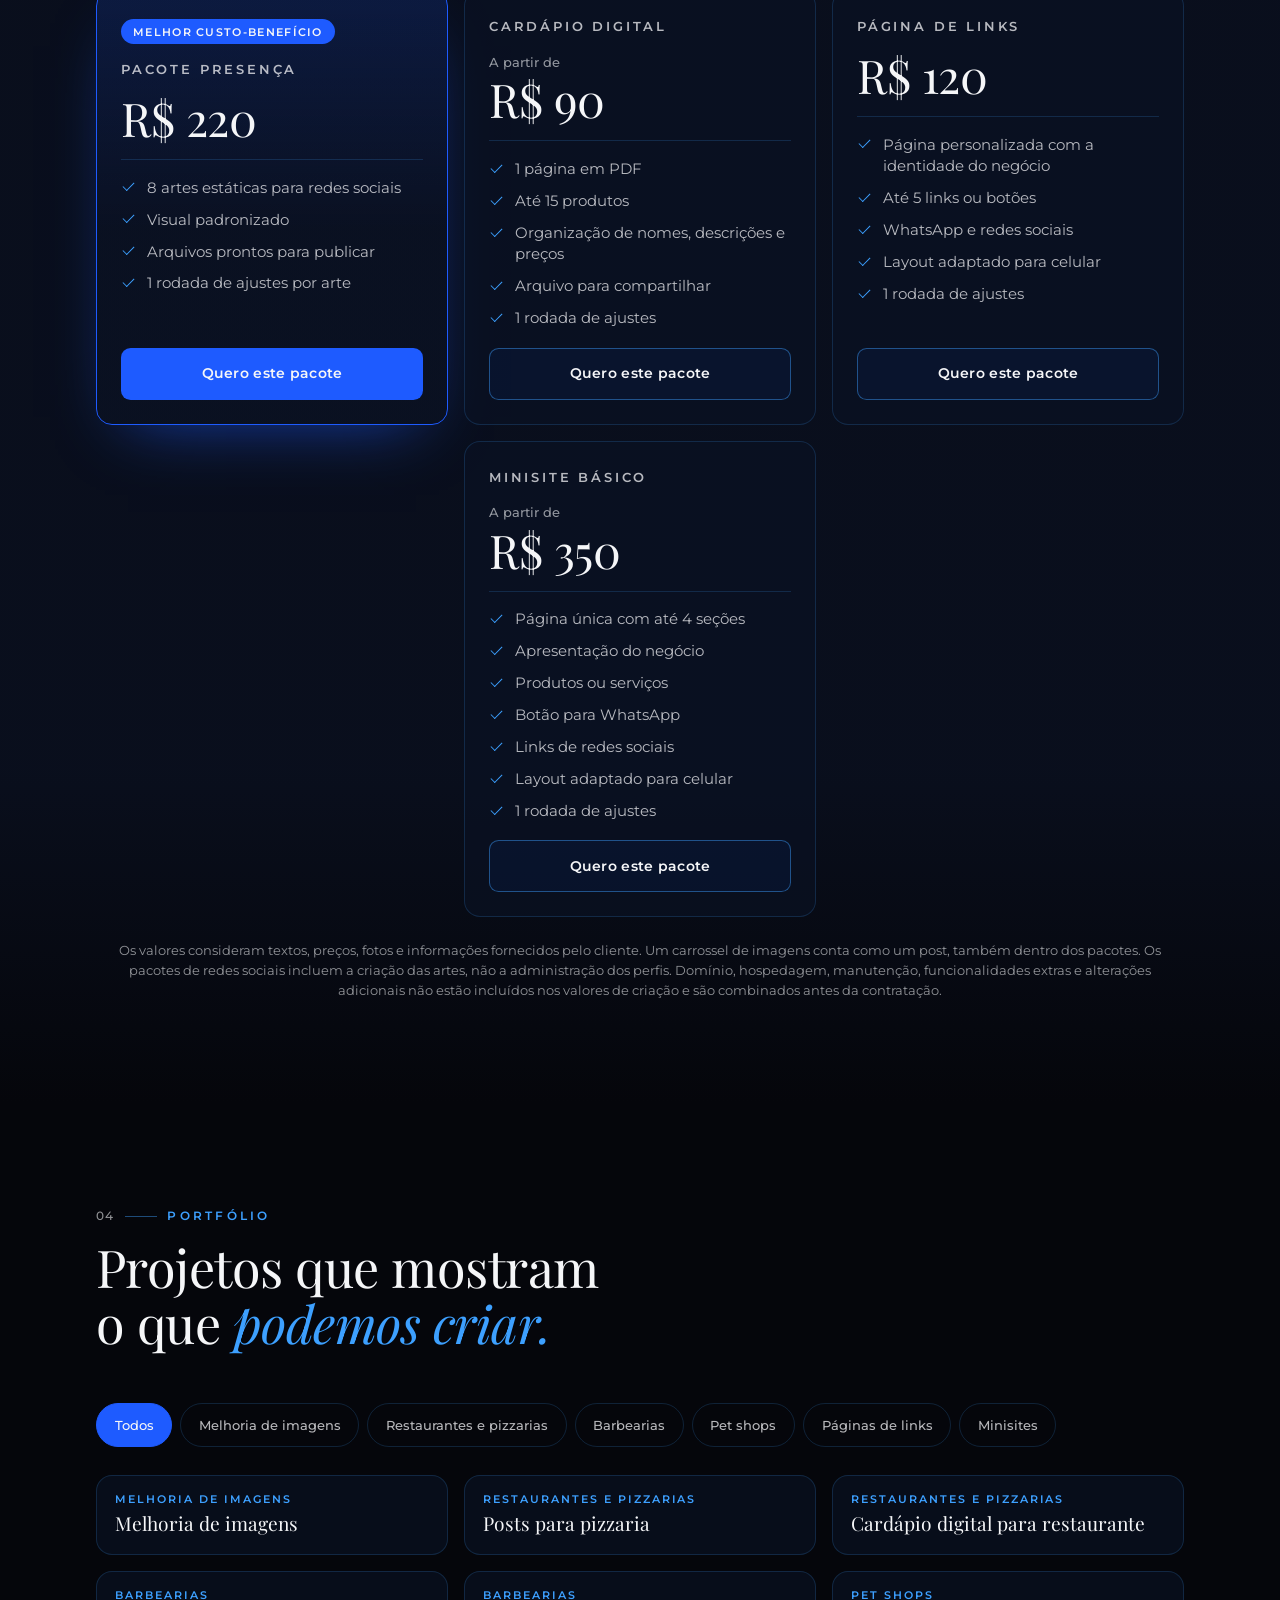
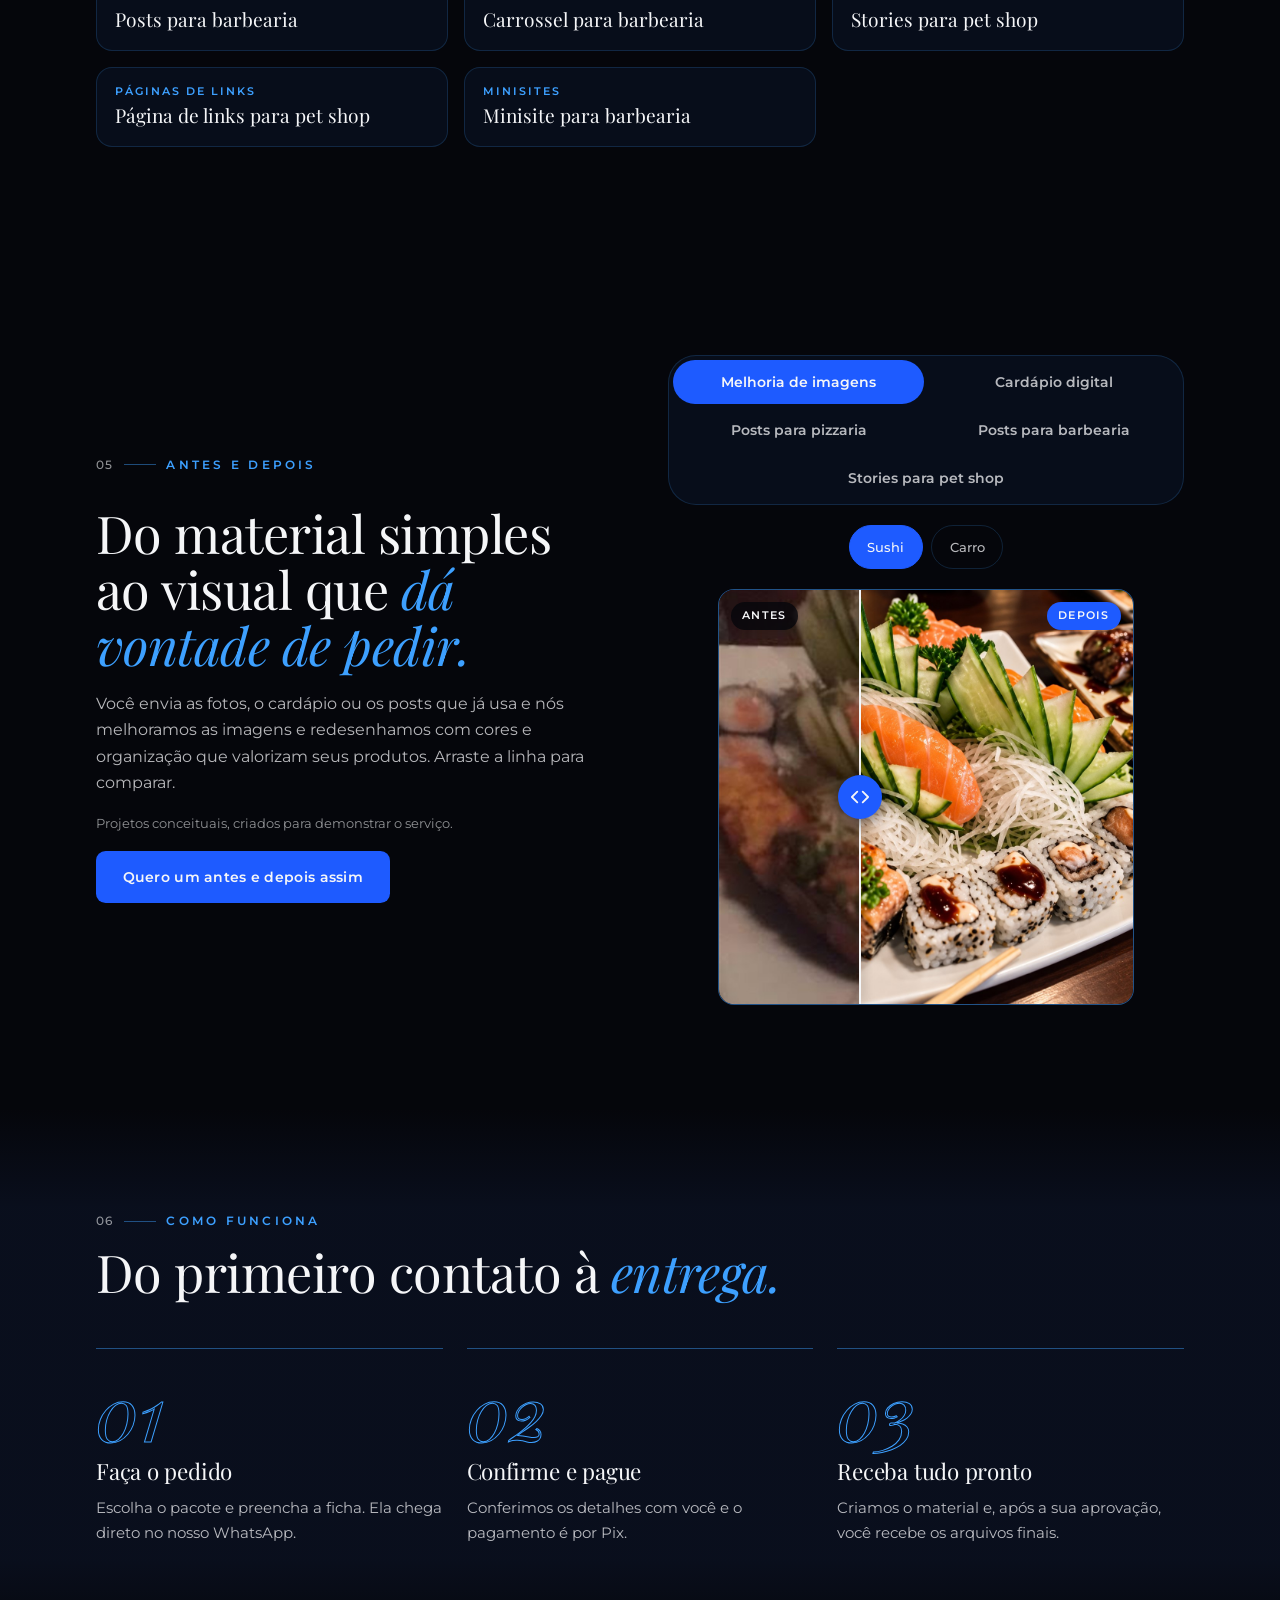
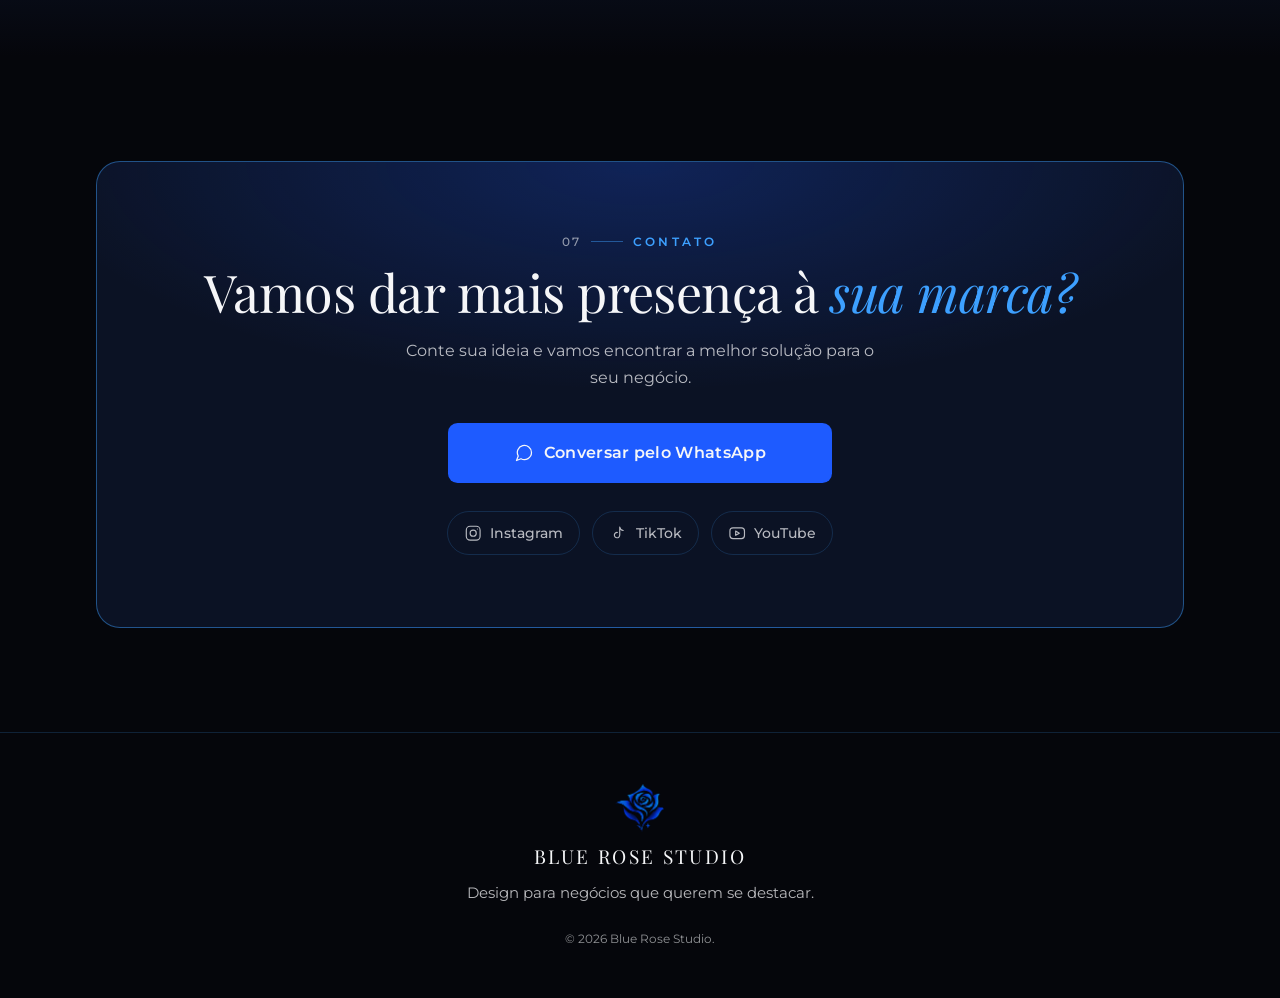
==== commit bafbd9a7: "Adiciona antes e depois de melhoria de imagens ao portfolio Co-Authored-By: Claude Opus 5.5 <noreply" ====
--- a/index.html
+++ b/index.html
@@ -276,7 +276,7 @@
         <div class="compare-text reveal">
           <p class="eyebrow"><span class="eyebrow-num">05</span>Antes e depois</p>
           <h2>Do material simples ao visual que <em>dá vontade de pedir.</em></h2>
-          <p>Você envia o cardápio ou os posts que já usa e nós redesenhamos com fotos, cores e organização que valorizam seus produtos. Arraste a linha para comparar.</p>
+          <p>Você envia as fotos, o cardápio ou os posts que já usa e nós melhoramos as imagens e redesenhamos com cores e organização que valorizam seus produtos. Arraste a linha para comparar.</p>
           <p class="fine-print">Projetos conceituais, criados para demonstrar o serviço.</p>
           <a class="btn btn-primary" href="#contato" data-whatsapp="Olá! Vi o antes e depois no site e quero melhorar o visual do meu negócio.">Quero um antes e depois assim</a>
         </div>
@@ -530,6 +530,6 @@
 
   <script src="./assets/js/config.js?v=20"></script>
   <script src="./assets/js/links.js?v=19"></script>
-  <script src="./assets/js/script.js?v=24"></script>
+  <script src="./assets/js/script.js?v=25"></script>
 </body>
 </html>
